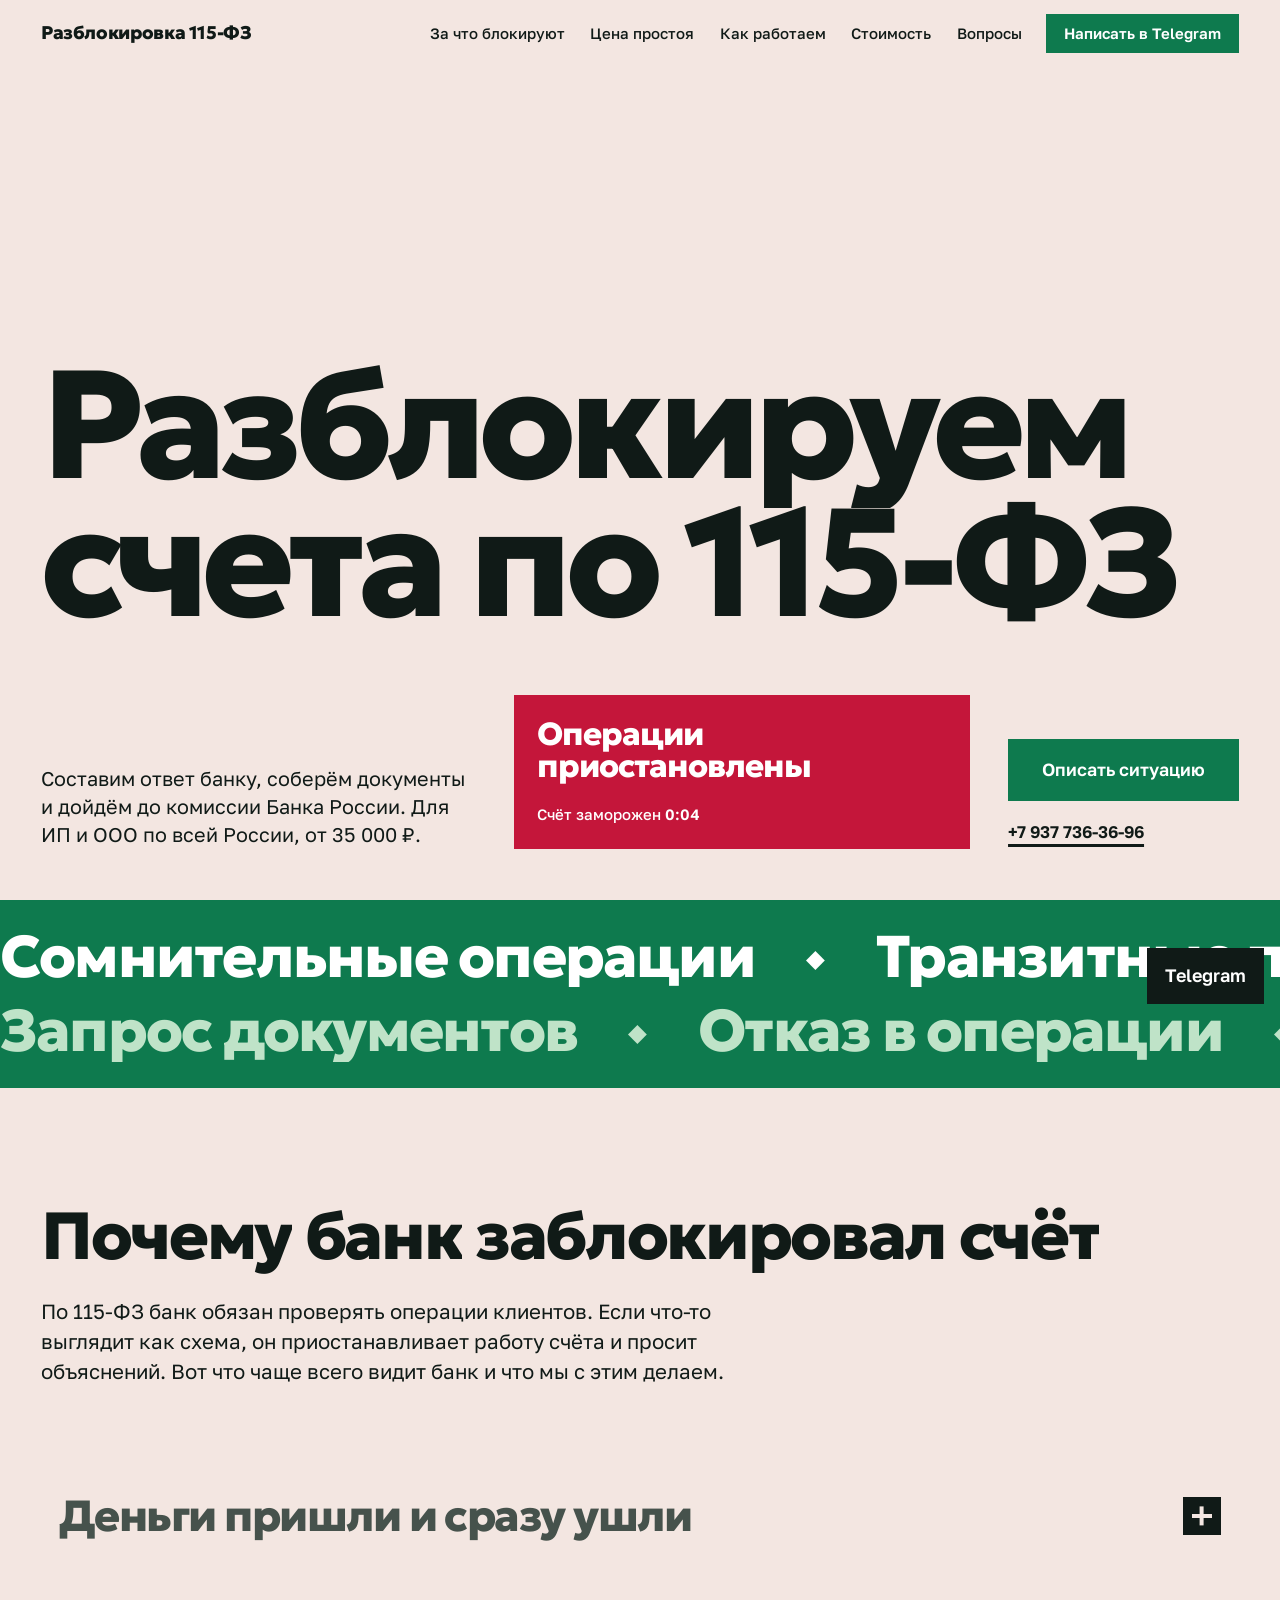
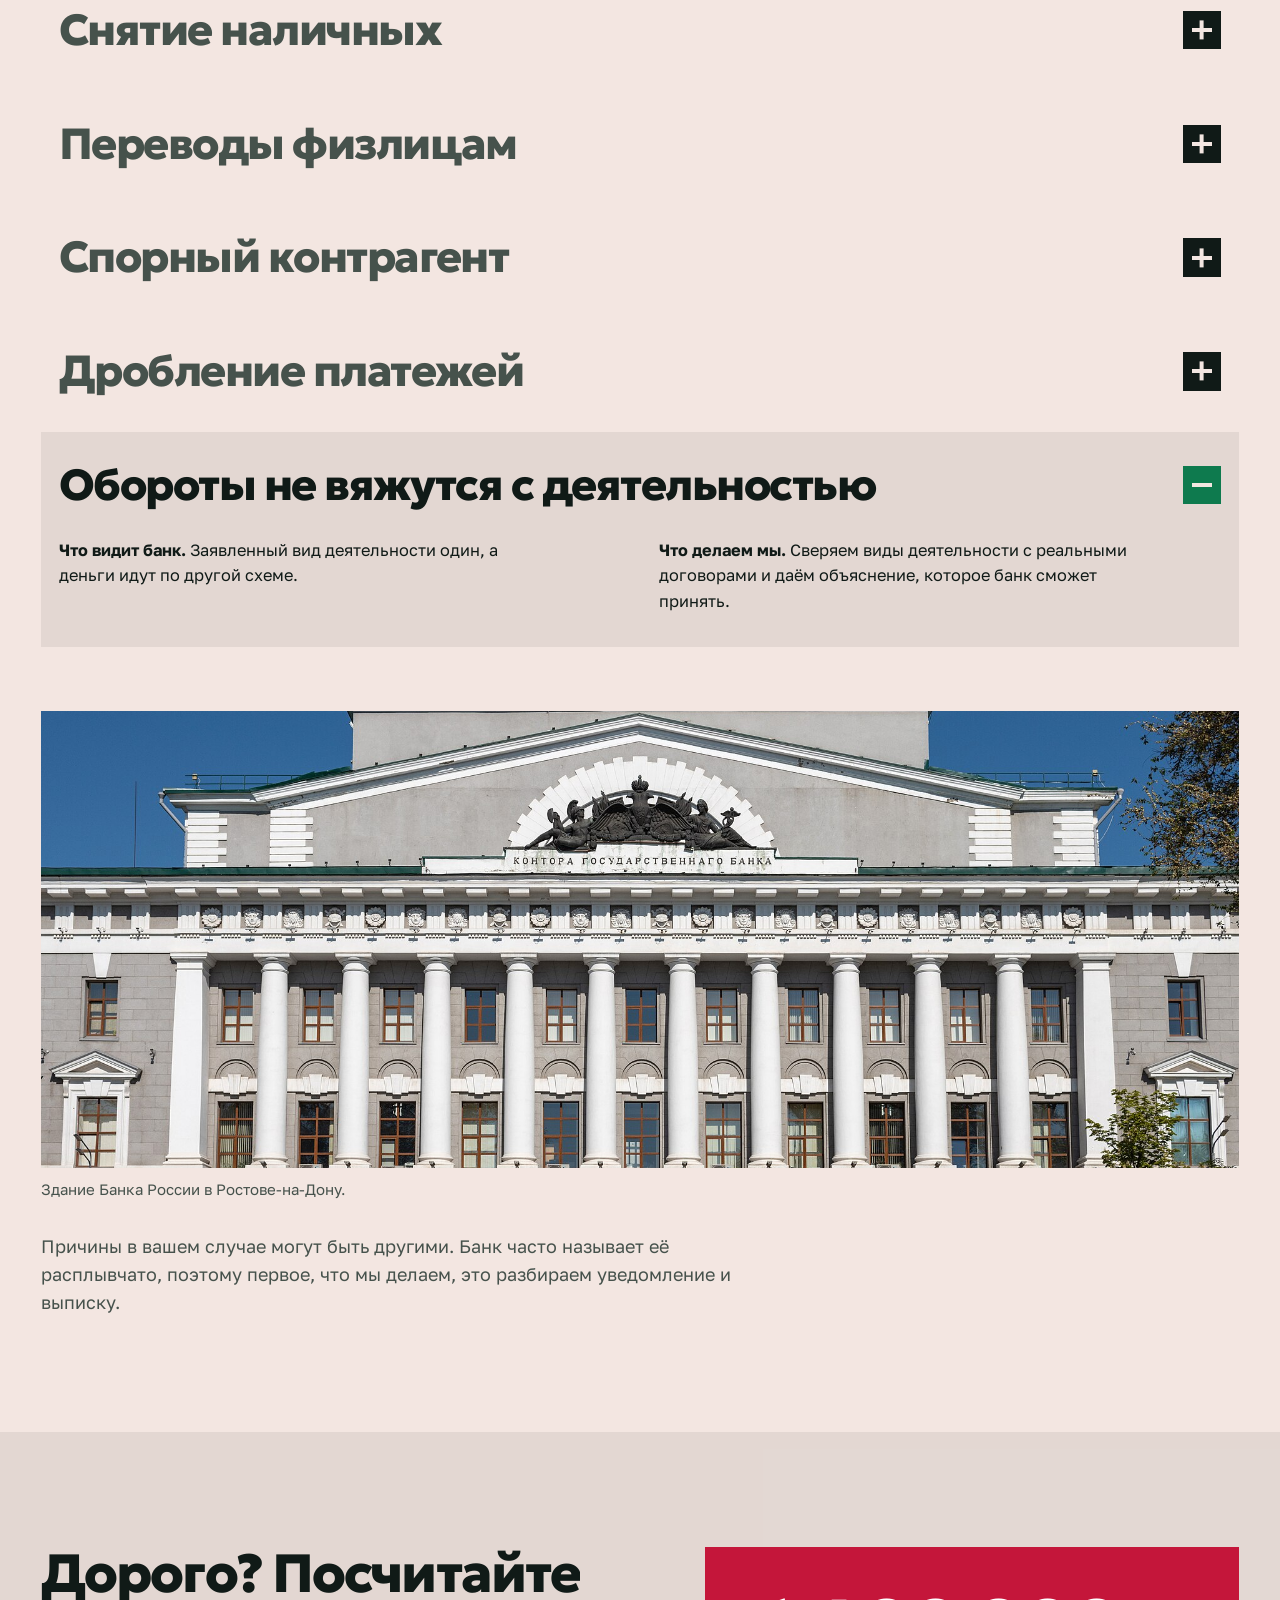
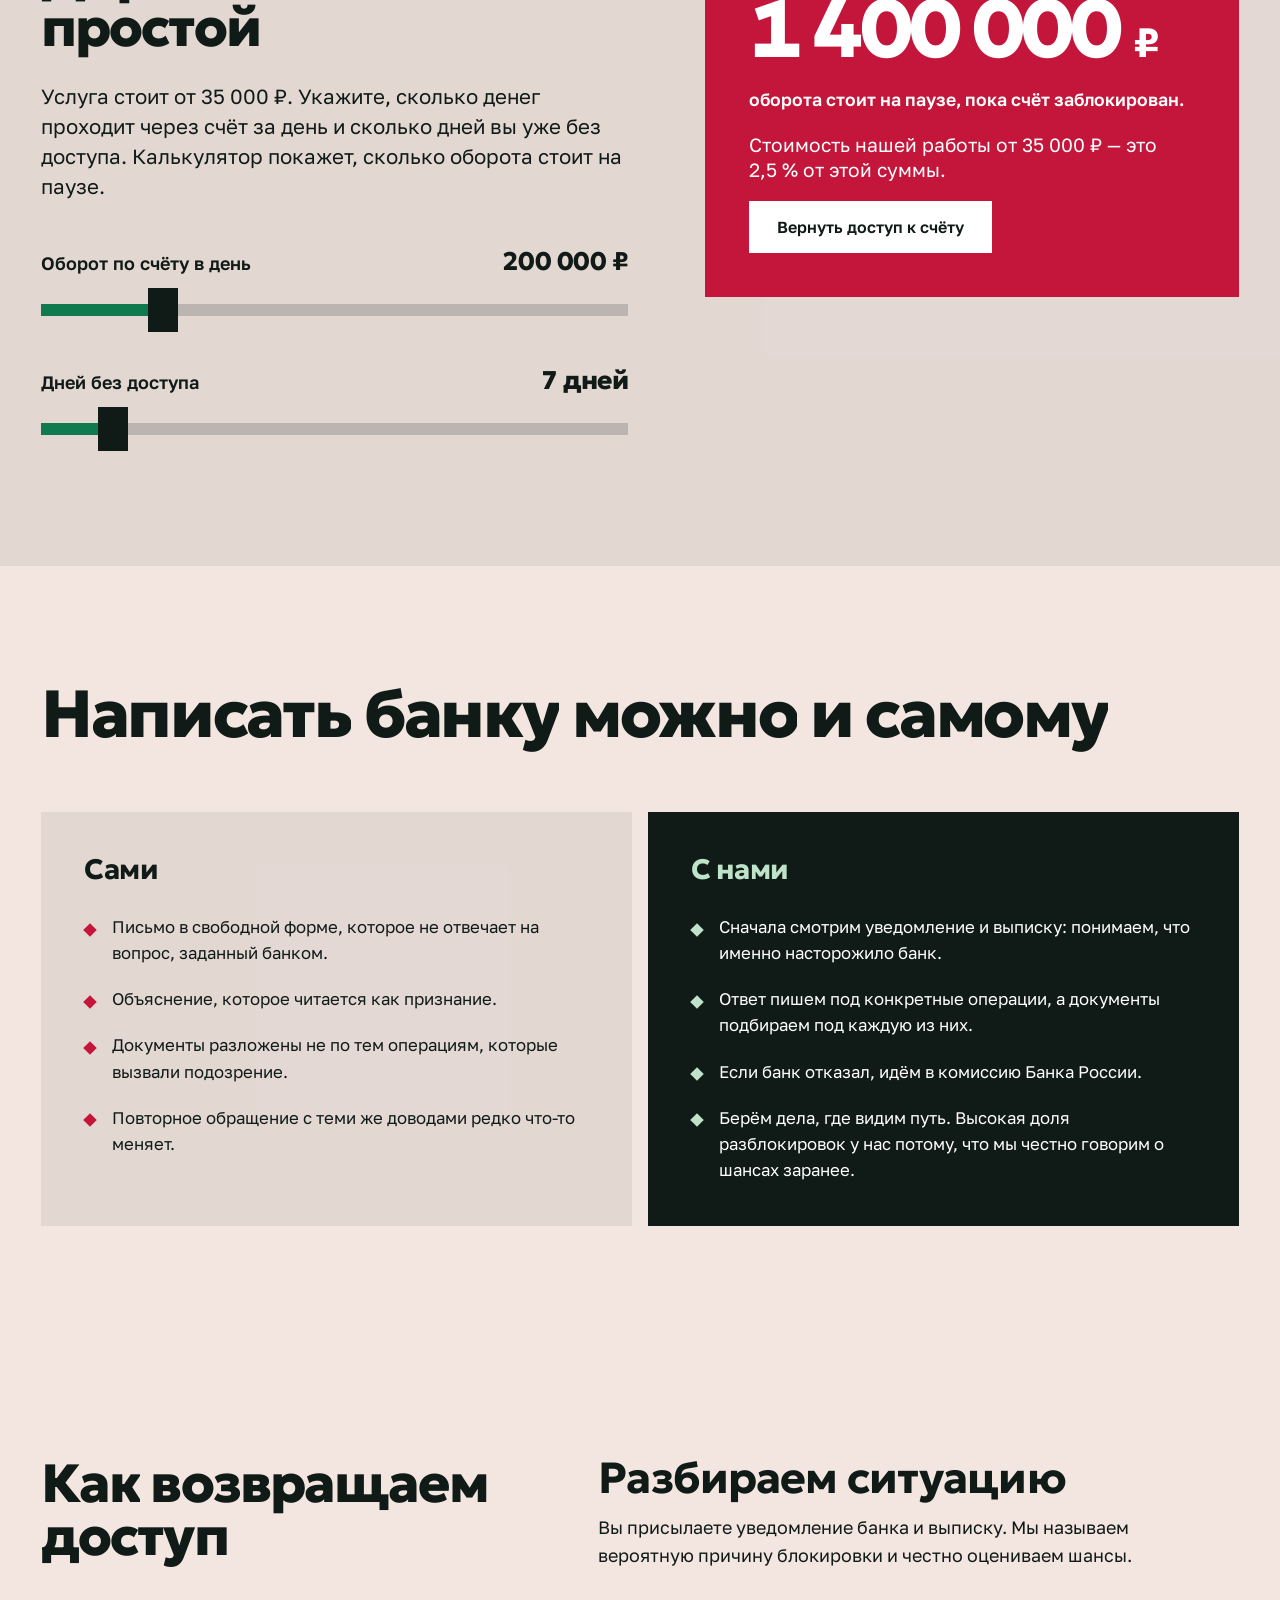
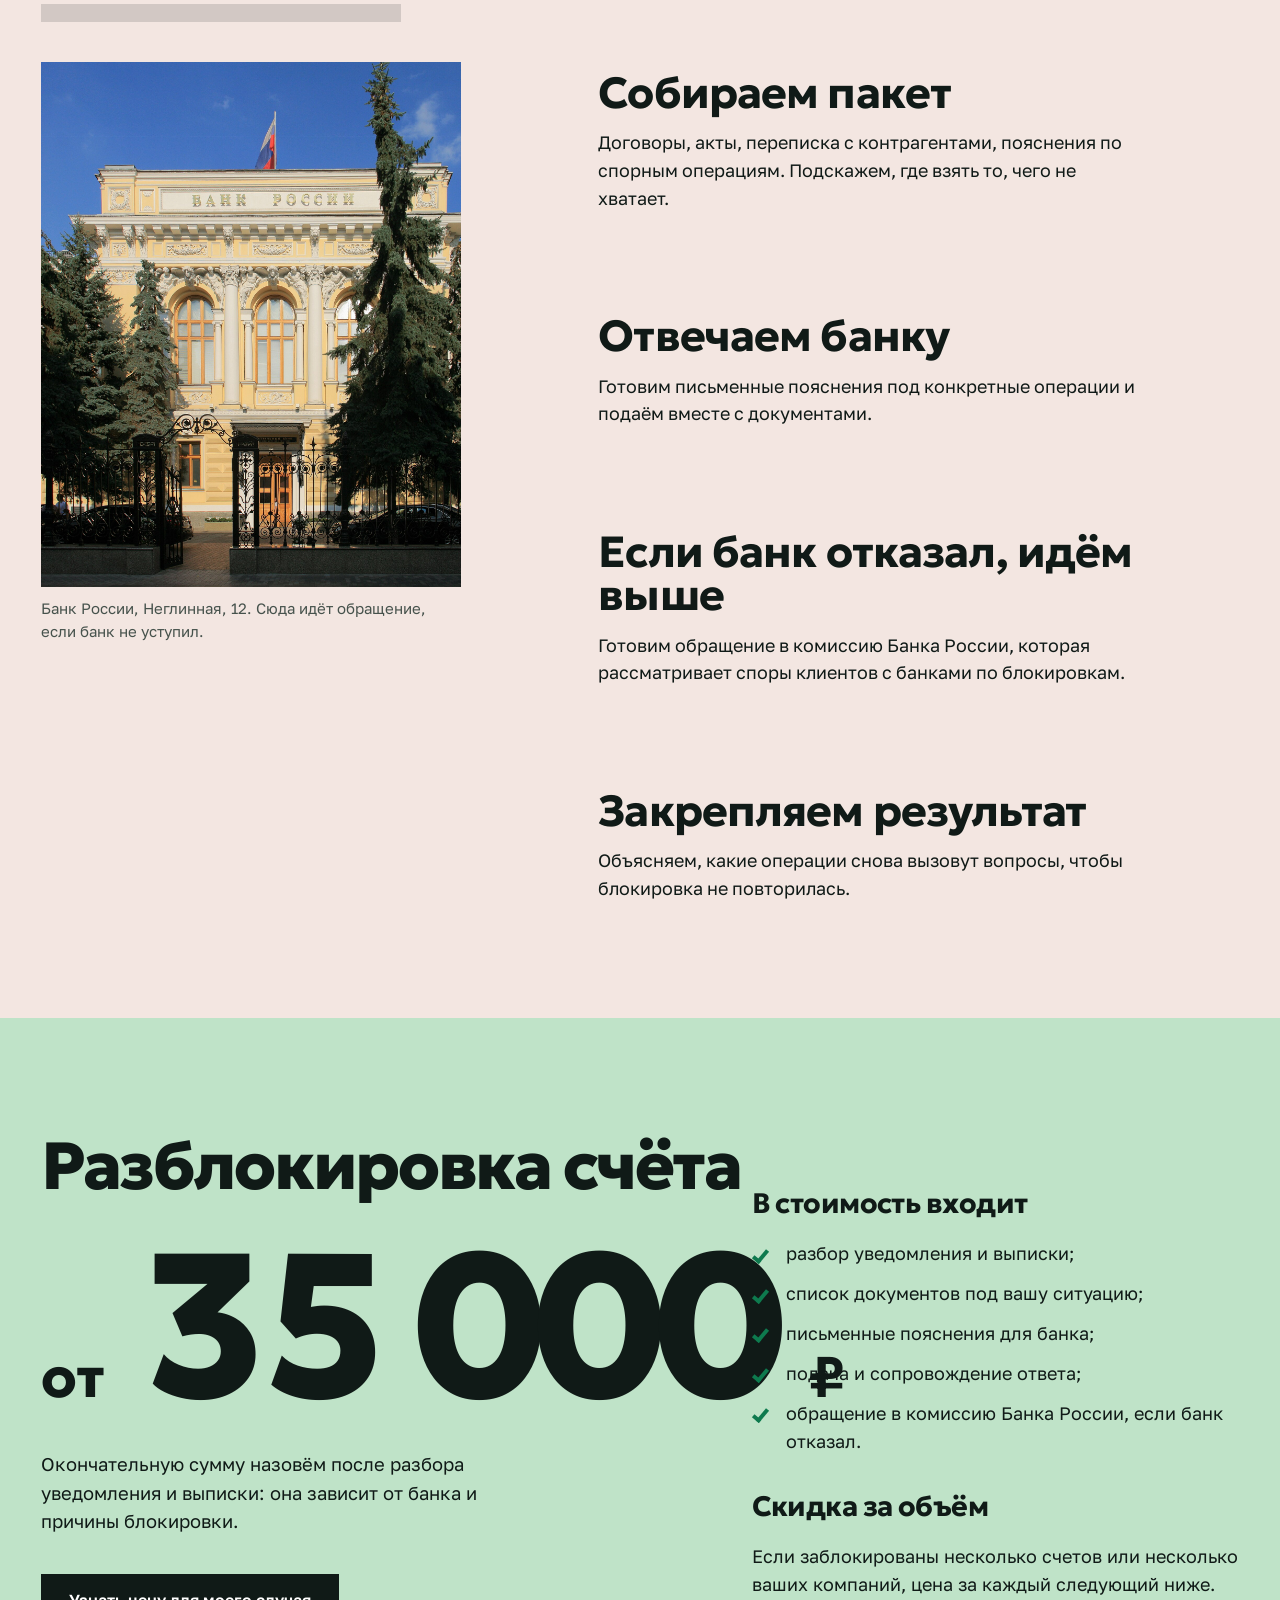
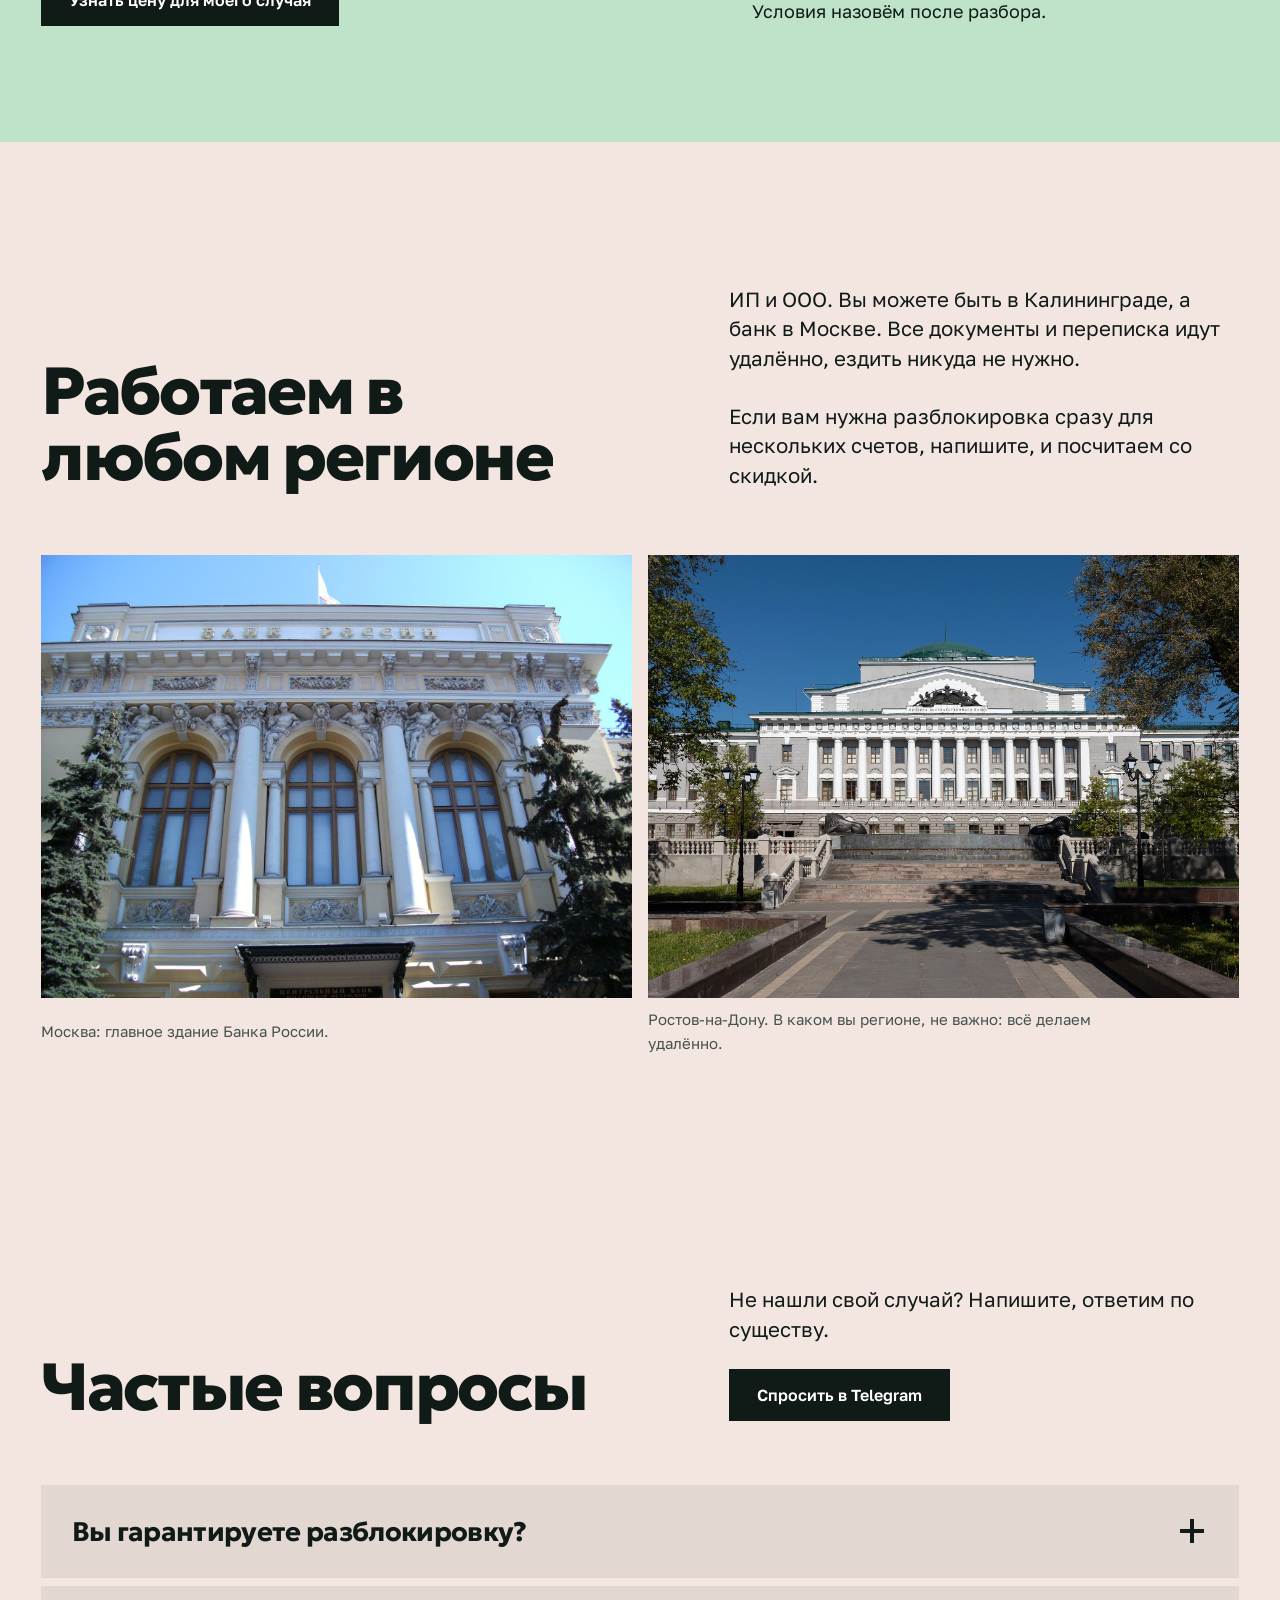
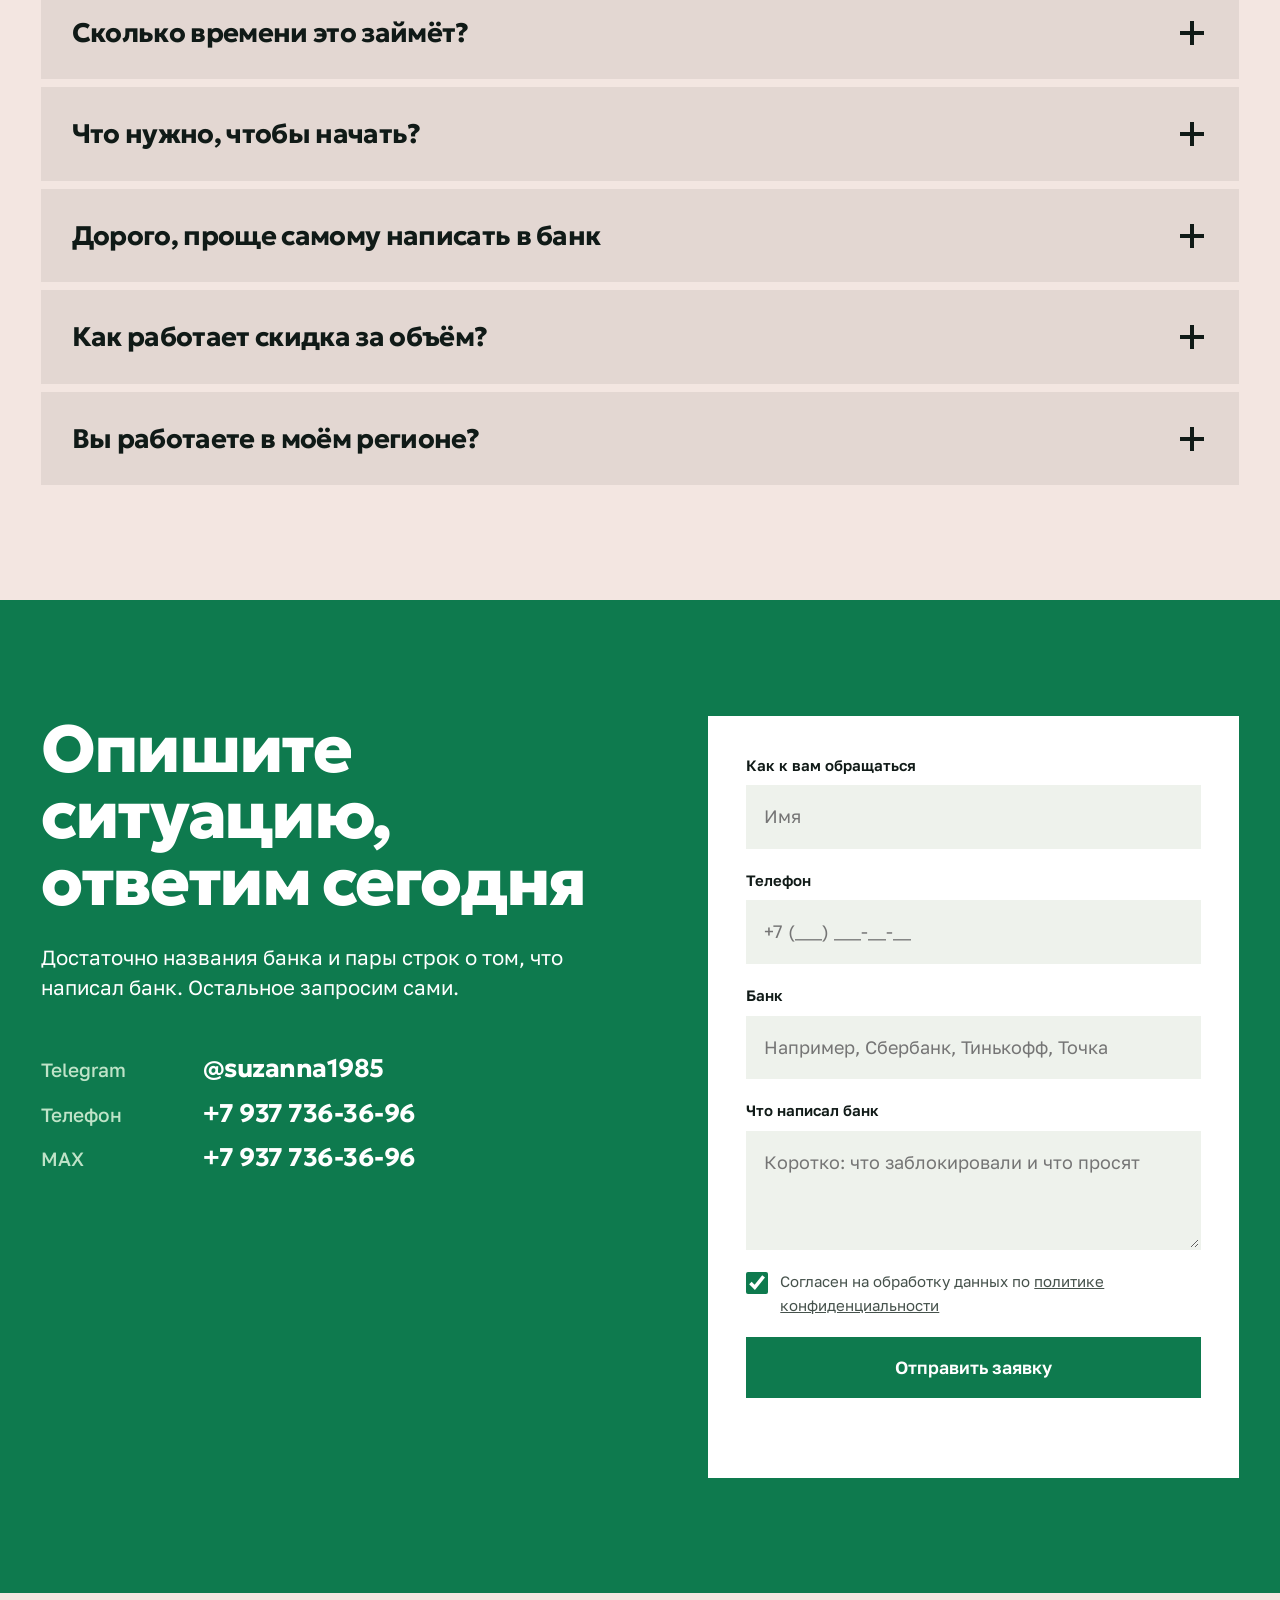
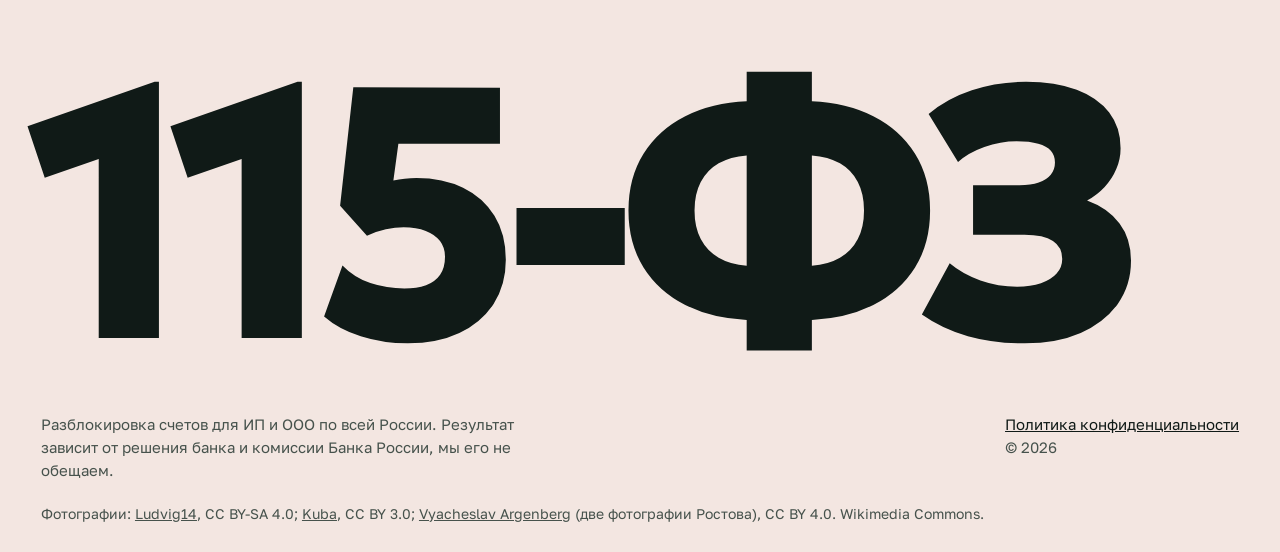
==== index.html @ 44e022aa "init: landing for razblokirovka 115-FZ" ====
<!DOCTYPE html>
<html lang="ru">
<head>
<meta charset="UTF-8">
<meta name="viewport" content="width=device-width, initial-scale=1">
<title>Разблокировка счетов по 115-ФЗ для ИП и ООО — от 35 000 ₽</title>
<meta name="description" content="Заблокировали расчётный счёт по 115-ФЗ? Подготовим ответ банку, соберём документы и дойдём до комиссии Банка России. Работаем по всей России, от 35 000 ₽, скидка за объём.">
<meta property="og:title" content="Разблокировка счетов по 115-ФЗ">
<meta property="og:description" content="Ответ банку, пакет документов, обращение в комиссию Банка России. По всей России, от 35 000 ₽.">
<meta property="og:type" content="website">
<meta name="theme-color" content="#F3E6E1">
<link rel="icon" href="favicon.svg" type="image/svg+xml">
<link rel="preconnect" href="https://fonts.googleapis.com">
<link rel="preconnect" href="https://fonts.gstatic.com" crossorigin>
<link href="https://fonts.googleapis.com/css2?family=Geologica:wght@500;700;800&family=Golos+Text:wght@400;500;600&display=swap" rel="stylesheet">
<link rel="stylesheet" href="styles.css">
<script>document.documentElement.className='js'</script>
</head>
<body>
<div class="progress" id="progress" aria-hidden="true"></div>

<header class="header" id="header">
  <div class="header__inner">
    <a class="wordmark" href="#top" aria-label="Разблокировка счетов по 115-ФЗ, наверх">Разблокировка 115-ФЗ</a>
    <nav class="nav" id="nav" aria-label="Разделы">
      <a href="#grounds">За что блокируют</a>
      <a href="#cost">Цена простоя</a>
      <a href="#process">Как работаем</a>
      <a href="#price">Стоимость</a>
      <a href="#faq">Вопросы</a>
    </nav>
    <a class="btn btn--sm header__cta" href="https://t.me/suzanna1985" target="_blank" rel="noopener">Написать в Telegram</a>
    <button class="burger" id="burger" aria-expanded="false" aria-controls="nav">Меню</button>
  </div>
</header>

<main id="top">

  <!-- ===== HERO ===== -->
  <section class="hero" id="hero">
    <div class="wrap hero__grid">
      <h1 class="hero__title" aria-label="Разблокируем счета по 115-ФЗ">
        <span class="ln"><span>Разблокируем</span></span>
        <span class="ln"><span>счета по 115-ФЗ</span></span>
      </h1>

      <div class="hero__row">
        <p class="hero__lead">Составим ответ банку, соберём документы и дойдём до комиссии Банка России. Для ИП и ООО по всей России, от 35 000 ₽.</p>

        <a class="status" id="status" href="#grounds" aria-label="Статус счёта. Прокрутите вниз, чтобы увидеть, как возвращается доступ">
          <span class="status__bg"></span>
          <span class="status__bg status__bg--open"></span>
          <span class="status__txt">
            <span class="status__label" id="statusLabel">Операции приостановлены</span>
            <span class="status__time" id="statusTime">Счёт заморожен <b id="frozenTime">0:00</b></span>
          </span>
        </a>

        <div class="hero__act">
          <a class="btn btn--lg" href="#contact" data-magnet>Описать ситуацию</a>
          <a class="hero__alt" href="tel:+79377363696">+7 937 736-36-96</a>
        </div>
      </div>
    </div>
  </section>

  <!-- ===== БЕГУЩАЯ СТРОКА ===== -->
  <section class="ticker" aria-label="Причины, по которым банки блокируют счета">
    <div class="ticker__row">
      <div class="ticker__track">
        <span>Сомнительные операции</span><span>Транзитные платежи</span><span>Снятие наличных</span><span>Платежи физлицам</span><span>Дробление переводов</span><span>Спорный контрагент</span>
        <span aria-hidden="true">Сомнительные операции</span><span aria-hidden="true">Транзитные платежи</span><span aria-hidden="true">Снятие наличных</span><span aria-hidden="true">Платежи физлицам</span><span aria-hidden="true">Дробление переводов</span><span aria-hidden="true">Спорный контрагент</span>
      </div>
    </div>
    <div class="ticker__row ticker__row--rev" aria-hidden="true">
      <div class="ticker__track">
        <span>Запрос документов</span><span>Отказ в операции</span><span>Закрытие счёта</span><span>Отказ в обслуживании</span><span>Ограничение онлайн-банка</span><span>Решение банка</span>
        <span>Запрос документов</span><span>Отказ в операции</span><span>Закрытие счёта</span><span>Отказ в обслуживании</span><span>Ограничение онлайн-банка</span><span>Решение банка</span>
      </div>
    </div>
  </section>

  <!-- ===== ЗА ЧТО БЛОКИРУЮТ ===== -->
  <section class="sec grounds" id="grounds">
    <div class="wrap">
      <h2 class="h2 split" data-split>Почему банк заблокировал счёт</h2>
      <p class="sec__lead">По 115-ФЗ банк обязан проверять операции клиентов. Если что-то выглядит как схема, он приостанавливает работу счёта и просит объяснений. Вот что чаще всего видит банк и что мы с этим делаем.</p>

      <ul class="ground-list" id="groundList">
        <li class="ground">
          <button class="ground__head" aria-expanded="false">
            <span class="ground__name">Деньги пришли и сразу ушли</span>
            <span class="ground__plus" aria-hidden="true"></span>
          </button>
          <div class="ground__body"><div>
            <p><b>Что видит банк.</b> Транзит: поступление и списание в один день без остатка, как будто счёт служит трубой.</p>
            <p><b>Что делаем мы.</b> Показываем экономический смысл: договоры, акты, цепочку поставки. Банку нужна логика, а не оправдание.</p>
          </div></div>
        </li>
        <li class="ground">
          <button class="ground__head" aria-expanded="false">
            <span class="ground__name">Снятие наличных</span>
            <span class="ground__plus" aria-hidden="true"></span>
          </button>
          <div class="ground__body"><div>
            <p><b>Что видит банк.</b> Регулярные или крупные снятия с расчётного счёта и карты ИП или ООО.</p>
            <p><b>Что делаем мы.</b> Объясняем, на что ушла наличность, и подкрепляем это первичкой: расходными ордерами, чеками, ведомостями.</p>
          </div></div>
        </li>
        <li class="ground">
          <button class="ground__head" aria-expanded="false">
            <span class="ground__name">Переводы физлицам</span>
            <span class="ground__plus" aria-hidden="true"></span>
          </button>
          <div class="ground__body"><div>
            <p><b>Что видит банк.</b> Много выплат на карты людей без понятного основания: самозанятым, сотрудникам, подрядчикам.</p>
            <p><b>Что делаем мы.</b> Собираем договоры, чеки самозанятых и акты, чтобы каждая выплата имела основание.</p>
          </div></div>
        </li>
        <li class="ground">
          <button class="ground__head" aria-expanded="false">
            <span class="ground__name">Спорный контрагент</span>
            <span class="ground__plus" aria-hidden="true"></span>
          </button>
          <div class="ground__body"><div>
            <p><b>Что видит банк.</b> Ваш партнёр попал в зону риска: недавно создан, без сотрудников, с минимальной отчётностью.</p>
            <p><b>Что делаем мы.</b> Подтверждаем реальность сделки и вашу осмотрительность при выборе контрагента.</p>
          </div></div>
        </li>
        <li class="ground">
          <button class="ground__head" aria-expanded="false">
            <span class="ground__name">Дробление платежей</span>
            <span class="ground__plus" aria-hidden="true"></span>
          </button>
          <div class="ground__body"><div>
            <p><b>Что видит банк.</b> Много одинаковых мелких переводов вместо одного крупного.</p>
            <p><b>Что делаем мы.</b> Объясняем причину: график оплаты, договорные этапы, специфика вашей отрасли.</p>
          </div></div>
        </li>
        <li class="ground">
          <button class="ground__head" aria-expanded="false">
            <span class="ground__name">Обороты не вяжутся с деятельностью</span>
            <span class="ground__plus" aria-hidden="true"></span>
          </button>
          <div class="ground__body"><div>
            <p><b>Что видит банк.</b> Заявленный вид деятельности один, а деньги идут по другой схеме.</p>
            <p><b>Что делаем мы.</b> Сверяем виды деятельности с реальными договорами и даём объяснение, которое банк сможет принять.</p>
          </div></div>
        </li>
      </ul>
      <figure class="pic pic--band"><img src="assets/rostov-on-don-state-bank-central-bank.jpg" width="1920" height="1324" alt="Здание Банка России в Ростове-на-Дону" loading="lazy" decoding="async"><figcaption>Здание Банка России в Ростове-на-Дону.</figcaption></figure>
      <p class="note">Причины в вашем случае могут быть другими. Банк часто называет её расплывчато, поэтому первое, что мы делаем, это разбираем уведомление и выписку.</p>
    </div>
  </section>

  <!-- ===== КАЛЬКУЛЯТОР ПРОСТОЯ ===== -->
  <section class="sec cost" id="cost">
    <div class="wrap cost__grid">
      <div class="cost__text">
        <h2 class="h2 split" data-split>Дорого? Посчитайте простой</h2>
        <p class="sec__lead">Услуга стоит от 35 000 ₽. Укажите, сколько денег проходит через счёт за день и сколько дней вы уже без доступа. Калькулятор покажет, сколько оборота стоит на паузе.</p>

        <div class="calc" id="calc">
          <label class="calc__field">
            <span class="calc__q">Оборот по счёту в день</span>
            <output class="calc__val" id="turnVal">200 000 ₽</output>
            <span class="rng"><i></i><input type="range" id="turn" min="10000" max="1000000" step="10000" value="200000"></span>
          </label>
          <label class="calc__field">
            <span class="calc__q">Дней без доступа</span>
            <output class="calc__val" id="daysVal">7 дней</output>
            <span class="rng"><i></i><input type="range" id="days" min="1" max="60" step="1" value="7"></span>
          </label>
        </div>
      </div>

      <div class="cost__out" aria-live="polite">
        <p class="cost__num"><span id="lost">1 400 000</span> <small>₽</small></p>
        <p class="cost__label">оборота стоит на паузе, пока счёт заблокирован.</p>
        <p class="cost__cmp" id="cmp">Стоимость нашей работы от 35 000 ₽ — это 2,5 % от этой суммы.</p>
        <a class="btn" href="#contact">Вернуть доступ к счёту</a>
      </div>
    </div>
  </section>

  <!-- ===== САМ ИЛИ С ЮРИСТОМ ===== -->
  <section class="sec versus" id="versus">
    <div class="wrap">
      <h2 class="h2 split" data-split>Написать банку можно и самому</h2>
      <div class="versus__cols">
        <div class="versus__col versus__col--self">
          <h3 class="h3">Сами</h3>
          <ul>
            <li>Письмо в свободной форме, которое не отвечает на вопрос, заданный банком.</li>
            <li>Объяснение, которое читается как признание.</li>
            <li>Документы разложены не по тем операциям, которые вызвали подозрение.</li>
            <li>Повторное обращение с теми же доводами редко что-то меняет.</li>
          </ul>
        </div>
        <div class="versus__col versus__col--us">
          <h3 class="h3">С нами</h3>
          <ul>
            <li>Сначала смотрим уведомление и выписку: понимаем, что именно насторожило банк.</li>
            <li>Ответ пишем под конкретные операции, а документы подбираем под каждую из них.</li>
            <li>Если банк отказал, идём в комиссию Банка России.</li>
            <li>Берём дела, где видим путь. Высокая доля разблокировок у нас потому, что мы честно говорим о шансах заранее.</li>
          </ul>
        </div>
      </div>
    </div>
  </section>

  <!-- ===== КАК РАБОТАЕМ ===== -->
  <section class="sec process" id="process">
    <div class="wrap process__grid">
      <div class="process__side">
        <h2 class="h2 split" data-split>Как возвращаем доступ</h2>
        <div class="process__bar" aria-hidden="true"><span id="processBar"></span></div>
        <figure class="pic pic--tall"><img src="assets/moscow-russiacentralbank-m00.jpg" width="1920" height="2008" alt="Здание Банка России на Неглинной улице в Москве" loading="lazy" decoding="async"><figcaption>Банк России, Неглинная, 12. Сюда идёт обращение, если банк не уступил.</figcaption></figure>
      </div>
      <ol class="steps" id="steps">
        <li class="step">
          <h3 class="h3">Разбираем ситуацию</h3>
          <p>Вы присылаете уведомление банка и выписку. Мы называем вероятную причину блокировки и честно оцениваем шансы.</p>
        </li>
        <li class="step">
          <h3 class="h3">Собираем пакет</h3>
          <p>Договоры, акты, переписка с контрагентами, пояснения по спорным операциям. Подскажем, где взять то, чего не хватает.</p>
        </li>
        <li class="step">
          <h3 class="h3">Отвечаем банку</h3>
          <p>Готовим письменные пояснения под конкретные операции и подаём вместе с документами.</p>
        </li>
        <li class="step">
          <h3 class="h3">Если банк отказал, идём выше</h3>
          <p>Готовим обращение в комиссию Банка России, которая рассматривает споры клиентов с банками по блокировкам.</p>
        </li>
        <li class="step">
          <h3 class="h3">Закрепляем результат</h3>
          <p>Объясняем, какие операции снова вызовут вопросы, чтобы блокировка не повторилась.</p>
        </li>
      </ol>
    </div>
  </section>

  <!-- ===== СТОИМОСТЬ ===== -->
  <section class="sec price" id="price">
    <div class="wrap price__grid">
      <div class="price__main">
        <h2 class="h2 split" data-split>Разблокировка счёта</h2>
        <p class="price__num"><small>от</small> <span id="priceNum" data-to="35000">35 000</span> <small>₽</small></p>
        <p class="price__sub">Окончательную сумму назовём после разбора уведомления и выписки: она зависит от банка и причины блокировки.</p>
        <a class="btn btn--ink" href="#contact" data-magnet>Узнать цену для моего случая</a>
      </div>
      <div class="price__side">
        <h3 class="h3">В стоимость входит</h3>
        <ul class="tick">
          <li>разбор уведомления и выписки;</li>
          <li>список документов под вашу ситуацию;</li>
          <li>письменные пояснения для банка;</li>
          <li>подача и сопровождение ответа;</li>
          <li>обращение в комиссию Банка России, если банк отказал.</li>
        </ul>
        <h3 class="h3 price__disc">Скидка за объём</h3>
        <p>Если заблокированы несколько счетов или несколько ваших компаний, цена за каждый следующий ниже. Условия назовём после разбора.</p>
      </div>
    </div>
  </section>

  <!-- ===== ДЛЯ КОГО ===== -->
  <section class="sec who" id="who">
    <div class="wrap who__grid">
      <h2 class="h2 split" data-split>Работаем в любом регионе</h2>
      <div class="who__txt">
        <p class="sec__lead">ИП и ООО. Вы можете быть в Калининграде, а банк в Москве. Все документы и переписка идут удалённо, ездить никуда не нужно.</p>
        <p class="sec__lead">Если вам нужна разблокировка сразу для нескольких счетов, напишите, и посчитаем со скидкой.</p>
      </div>
    </div>
    <div class="wrap who__pics">
      <figure class="pic"><img src="assets/2009.jpg" width="1600" height="1200" alt="Фасад здания Банка России в Москве" loading="lazy" decoding="async"><figcaption>Москва: главное здание Банка России.</figcaption></figure>
      <figure class="pic"><img src="assets/rostov-on-don-state-bank-building-central.jpg" width="1920" height="1440" alt="Здание Банка России в Ростове-на-Дону" loading="lazy" decoding="async"><figcaption>Ростов-на-Дону. В каком вы регионе, не важно: всё делаем удалённо.</figcaption></figure>
    </div>
  </section>

  <!-- ===== FAQ ===== -->
  <section class="sec faq" id="faq">
    <div class="wrap">
      <div class="faq__head">
        <h2 class="h2 split" data-split>Частые вопросы</h2>
        <div class="faq__ask"><p class="sec__lead">Не нашли свой случай? Напишите, ответим по существу.</p><a class="btn btn--ink" href="https://t.me/suzanna1985" target="_blank" rel="noopener">Спросить в Telegram</a></div>
      </div>
      <div class="faq__list" id="faqList">
        <details class="qa">
          <summary><span>Вы гарантируете разблокировку?</span><i aria-hidden="true"></i></summary>
          <div class="qa__a"><div><p>Нет, и никто не вправе это обещать: решение принимает банк, а в споре комиссия Банка России. Мы заранее смотрим документы и говорим, какие шансы. Если их нет, скажем сразу, чтобы вы не тратили деньги.</p></div></div>
        </details>
        <details class="qa">
          <summary><span>Сколько времени это займёт?</span><i aria-hidden="true"></i></summary>
          <div class="qa__a"><div><p>Срок зависит от банка и причины блокировки. После разбора вашего случая назовём реалистичный срок, а не красивый.</p></div></div>
        </details>
        <details class="qa">
          <summary><span>Что нужно, чтобы начать?</span><i aria-hidden="true"></i></summary>
          <div class="qa__a"><div><p>Уведомление или письмо банка, выписка по счёту за период, о котором спрашивает банк, и основные договоры. Если чего-то нет, подскажем, где это взять.</p></div></div>
        </details>
        <details class="qa">
          <summary><span>Дорого, проще самому написать в банк</span><i aria-hidden="true"></i></summary>
          <div class="qa__a"><div><p>Можно. Но пока вы пишете и ждёте ответ, оборот стоит. Посчитайте это в калькуляторе выше: часто несколько дней простоя дороже всей услуги. А повторное обращение с теми же доводами обычно не помогает.</p></div></div>
        </details>
        <details class="qa">
          <summary><span>Как работает скидка за объём?</span><i aria-hidden="true"></i></summary>
          <div class="qa__a"><div><p>Если заблокированы несколько счетов или несколько компаний, стоимость каждой следующей разблокировки ниже. Точные условия называем после разбора ваших дел.</p></div></div>
        </details>
        <details class="qa">
          <summary><span>Вы работаете в моём регионе?</span><i aria-hidden="true"></i></summary>
          <div class="qa__a"><div><p>Да, по всей России. Всё делаем дистанционно: документы, переписка и согласования идут через мессенджер и почту.</p></div></div>
        </details>
      </div>
    </div>
  </section>

  <!-- ===== КОНТАКТ ===== -->
  <section class="sec contact" id="contact">
    <div class="wrap contact__grid">
      <div class="contact__txt">
        <h2 class="h2 split" data-split>Опишите ситуацию, ответим сегодня</h2>
        <p class="sec__lead">Достаточно названия банка и пары строк о том, что написал банк. Остальное запросим сами.</p>
        <ul class="contacts">
          <li><span>Telegram</span><a href="https://t.me/suzanna1985" target="_blank" rel="noopener">@suzanna1985</a></li>
          <li><span>Телефон</span><a href="tel:+79377363696">+7 937 736-36-96</a></li>
          <li><span>MAX</span><b>+7 937 736-36-96</b></li>
        </ul>
      </div>

      <form class="form" id="leadForm" novalidate>
        <input type="text" name="_gotcha" style="display:none" tabindex="-1" autocomplete="off">
        <label class="fld"><span>Как к вам обращаться</span><input type="text" name="name" autocomplete="name" required placeholder="Имя"></label>
        <label class="fld"><span>Телефон</span><input type="tel" name="phone" autocomplete="tel" inputmode="tel" required placeholder="+7 (___) ___-__-__"></label>
        <label class="fld"><span>Банк</span><input type="text" name="bank" placeholder="Например, Сбербанк, Тинькофф, Точка"></label>
        <label class="fld"><span>Что написал банк</span><textarea name="comment" rows="3" placeholder="Коротко: что заблокировали и что просят"></textarea></label>
        <label class="agree"><input type="checkbox" id="agree" required checked><span>Согласен на обработку данных по <a href="privacy.html" target="_blank" rel="noopener">политике конфиденциальности</a></span></label>
        <button class="btn btn--lg" type="submit">Отправить заявку</button>
        <p class="form__msg" id="formMsg" role="status"></p>
      </form>
    </div>
  </section>
</main>

<footer class="footer">
  <div class="wrap">
    <p class="footer__big" aria-hidden="true">115-ФЗ</p>
    <div class="footer__row">
      <p>Разблокировка счетов для ИП и ООО по всей России. Результат зависит от решения банка и комиссии Банка России, мы его не обещаем.</p>
      <p><a href="privacy.html">Политика конфиденциальности</a><br>© <span id="year">2026</span></p>
    </div>
    <p class="credits">Фотографии: <a href="https://commons.wikimedia.org/wiki/File:Moscow_RussiaCentralBank_M00.jpg">Ludvig14</a>, CC BY-SA 4.0; <a href="https://commons.wikimedia.org/wiki/File:%D0%91%D0%B0%D0%BD%D0%BA_%D0%A0%D0%BE%D1%81%D1%81%D0%B8%D0%B8_2009.JPG">Kuba</a>, CC BY 3.0; <a href="https://commons.wikimedia.org/wiki/File:Rostov-on-Don,_State_Bank_Building,_Central_Bank,_Russia.jpg">Vyacheslav Argenberg</a> (две фотографии Ростова), CC BY 4.0. Wikimedia Commons.</p>
  </div>
</footer>

<a class="fab" href="https://t.me/suzanna1985" target="_blank" rel="noopener" aria-label="Написать в Telegram">Telegram</a>

<script src="script.js"></script>
</body>
</html>
---- styles.css ----
:root{
  --ink:#101A17;
  --muted:#46524C;
  --field:#F3E6E1;           /* меняется скроллом: красноватый → зелёный */
  --surf:rgba(16,26,23,.07);
  --red:#C4163A;
  --green:#0E7A4E;
  --mint:#BFE3C8;
  --f-display:'Geologica',system-ui,sans-serif;
  --f-text:'Golos Text',system-ui,sans-serif;
  --m:clamp(16px,3.2vw,48px);
  --gap:clamp(72px,9vw,140px);
  --ease:cubic-bezier(.2,.7,.1,1);
}
*,*::before,*::after{box-sizing:border-box}
html{scroll-behavior:auto;-webkit-text-size-adjust:100%}
body{margin:0;background:var(--field);color:var(--ink);font:400 18px/1.55 var(--f-text);overflow-x:hidden;-webkit-font-smoothing:antialiased}
img,svg{display:block;max-width:100%}
a{color:inherit}
button{font:inherit;color:inherit}
h1,h2,h3,p,ul,ol{margin:0}
ul,ol{padding:0;list-style:none}
:focus-visible{outline:3px solid var(--green);outline-offset:3px}
::selection{background:var(--green);color:#fff}
.wrap{padding-inline:var(--m);max-width:1680px;margin-inline:auto}

/* ---------- прогресс ---------- */
.progress{position:fixed;inset:0 0 auto 0;height:5px;background:var(--green);transform-origin:0 50%;transform:scaleX(0);z-index:60}

/* ---------- шапка ---------- */
.header{position:fixed;inset:0 0 auto 0;z-index:50;transition:transform .5s var(--ease),background-color .3s}
.header.scrolled{background:var(--field)}
.header.hide{transform:translateY(-100%)}
.header__inner{display:flex;align-items:center;gap:24px;min-width:0;padding:14px var(--m);max-width:1680px;margin-inline:auto}
.wordmark{flex-shrink:0;font:800 1.15rem/1 var(--f-display);letter-spacing:-.02em;text-decoration:none}
.nav{display:flex;gap:clamp(14px,2vw,32px);margin-left:auto}
.nav a{white-space:nowrap;text-decoration:none;font-weight:500;font-size:15px;padding:6px 0;text-underline-offset:6px;text-decoration-thickness:3px}
.nav a:hover{text-decoration-line:underline}
.burger{display:none;border:0;background:var(--ink);color:#fff;padding:10px 16px;font-weight:600;cursor:pointer}

/* ---------- кнопки ---------- */
.btn{position:relative;display:inline-flex;align-items:center;justify-content:center;gap:10px;background:var(--green);color:#fff;text-decoration:none;font:600 1rem/1 var(--f-text);padding:18px 28px;border:0;cursor:pointer;overflow:hidden;isolation:isolate;transition:transform .25s var(--ease)}
.btn::before{content:"";position:absolute;inset:0;background:var(--ink);transform:translateY(101%);transition:transform .45s var(--ease);z-index:-1}
.btn:hover::before,.btn:focus-visible::before{transform:none}
.btn:active{transform:scale(.97)}
.btn--sm{padding:12px 18px;font-size:15px}
.btn--lg{padding:22px 34px;font-size:1.1rem}
.btn--ink{background:var(--ink)}
.btn--ink::before{background:var(--green)}
.btn[disabled]{opacity:.6;pointer-events:none}

/* ---------- типографика ---------- */
.h2{font:800 clamp(2.1rem,5.2vw,5.4rem)/1 var(--f-display);letter-spacing:-.035em;max-width:24ch}
.h3{font:700 clamp(1.3rem,2.2vw,2rem)/1.1 var(--f-display);letter-spacing:-.02em}
.sec{padding-block:var(--gap)}
.sec__lead{font-size:clamp(1.15rem,1.6vw,1.5rem);line-height:1.45;max-width:36em;margin-top:28px}

/* разбивка заголовков по строкам */
.js .split .w{display:inline-block;overflow:hidden;vertical-align:top;padding-bottom:.08em;margin-bottom:-.08em}
.js .split .w>span{display:inline-block;transform:translateY(105%);transition:transform .9s var(--ease);transition-delay:calc(var(--i)*55ms)}
.js .split.in .w>span{transform:none}

/* ---------- HERO ---------- */
.hero{min-height:100svh;display:flex;align-items:flex-end;padding:120px 0 clamp(28px,4vw,56px)}
.hero__grid{width:100%;display:grid;gap:clamp(28px,5vw,72px)}
.hero__title{font:800 clamp(2.4rem,12vw,13rem)/.9 var(--f-display);letter-spacing:-.045em}
.hero__title .ln{display:block;overflow:hidden;padding-bottom:.1em;margin-bottom:-.1em}
.hero__title .ln>span{display:block}
.js .hero__title .ln>span{transform:translateY(110%);transition:transform 1.1s var(--ease);transition-delay:calc(var(--i)*140ms + 150ms)}
.js .hero.is-loaded .hero__title .ln>span{transform:none}
.hero__row{display:grid;grid-template-columns:minmax(0,1fr) minmax(0,1.05fr) auto;gap:clamp(20px,3vw,48px);align-items:end}
.hero__lead{font-size:clamp(1.1rem,1.55vw,1.5rem);line-height:1.4;max-width:24em}
.hero__act{display:flex;flex-direction:column;align-items:flex-start;gap:14px}
.hero__alt{font-weight:600;text-decoration:none;font-size:1.05rem;padding-block:4px;text-decoration:underline;text-decoration-thickness:3px;text-underline-offset:6px}
.hero__alt:hover{text-decoration-line:none}
.js .hero__lead,.js .status,.js .hero__act{opacity:0;transform:translateY(24px);transition:opacity .8s var(--ease),transform .8s var(--ease)}
.js .hero.is-loaded .hero__lead{opacity:1;transform:none;transition-delay:.7s}
.js .hero.is-loaded .status{opacity:1;transform:none;transition-delay:.85s}
.js .hero.is-loaded .hero__act{opacity:1;transform:none;transition-delay:1s}

/* статус счёта: красный слой, поверх — зелёный, открывается скроллом */
.status{--u:0;position:relative;display:block;min-height:clamp(120px,12vw,168px);color:#fff;text-decoration:none;background:var(--red)}
.status__bg{position:absolute;inset:0;background:var(--red)}
.status__bg--open{background:var(--green);clip-path:inset(0 calc((1 - var(--u)) * 100%) 0 0)}
.status__txt{position:absolute;inset:0;display:flex;flex-direction:column;justify-content:space-between;padding:clamp(16px,1.8vw,26px)}
.status__label{font:800 clamp(1.4rem,2.5vw,2.5rem)/1 var(--f-display);letter-spacing:-.03em;max-width:12em}
.status__time{font-size:15px;font-weight:500}
.status__time b{font-variant-numeric:tabular-nums;font-weight:600}

/* ---------- бегущая строка ---------- */
.ticker{background:var(--green);color:#fff;overflow:hidden;padding-block:clamp(14px,2vw,28px);display:grid;gap:clamp(6px,1vw,14px)}
.ticker__row{overflow:hidden;white-space:nowrap}
.ticker__track{display:inline-flex;gap:clamp(28px,4vw,64px);padding-right:clamp(28px,4vw,64px);animation:marq 48s linear infinite;will-change:transform}
.ticker__row--rev .ticker__track{animation-direction:reverse;animation-duration:60s}
.ticker__row--rev{color:var(--mint)}
.ticker span{font:800 clamp(1.8rem,4.6vw,4.8rem)/1.05 var(--f-display);letter-spacing:-.03em}
.ticker span::after{content:"";display:inline-block;width:.32em;height:.32em;margin-left:clamp(28px,4vw,64px);background:currentColor;transform:rotate(45deg) scale(.7);vertical-align:.12em}
@keyframes marq{to{transform:translateX(-50%)}}

/* ---------- причины ---------- */
.ground-list{margin-top:clamp(48px,6vw,96px);display:grid;gap:8px}
.ground{background:transparent;transition:background-color .5s var(--ease)}
.ground__head{all:unset;box-sizing:border-box;display:flex;width:100%;align-items:center;justify-content:space-between;gap:24px;padding:clamp(18px,2.4vw,34px) clamp(0px,1.4vw,24px);cursor:pointer;color:var(--muted);transition:color .4s,padding .5s var(--ease)}
.ground__name{font:800 clamp(1.5rem,3.4vw,3.4rem)/1.02 var(--f-display);letter-spacing:-.035em}
.ground__plus{position:relative;flex:0 0 auto;width:clamp(28px,3vw,44px);height:clamp(28px,3vw,44px);background:var(--ink);transition:transform .5s var(--ease),background-color .3s}
.ground__plus::before,.ground__plus::after{content:"";position:absolute;left:25%;right:25%;top:calc(50% - 2px);height:4px;background:var(--field)}
.ground__plus::after{transform:rotate(90deg);transition:transform .5s var(--ease)}
.ground__body{display:grid;grid-template-rows:1fr;transition:grid-template-rows .6s var(--ease)}
.js .ground__body{grid-template-rows:0fr}
.ground__body>div{overflow:hidden;display:grid;grid-template-columns:1fr 1fr;gap:clamp(16px,3vw,56px);padding-inline:clamp(0px,1.4vw,24px)}
.ground__body p{max-width:30em;padding-bottom:clamp(20px,2.6vw,36px);font-size:clamp(1.02rem,1.25vw,1.2rem)}
.ground.is-open{background:var(--surf)}
.ground.is-open .ground__head{color:var(--ink)}
.ground.is-open .ground__body{grid-template-rows:1fr}
.ground.is-open .ground__plus{background:var(--green)}
.ground.is-open .ground__plus::after{transform:rotate(0)}
.ground__head:hover{color:var(--ink)}
.note{margin-top:32px;max-width:40em;color:var(--muted)}

/* ---------- калькулятор ---------- */
.cost{background:var(--surf)}
.cost__grid{display:grid;grid-template-columns:minmax(0,1.1fr) minmax(0,1fr);gap:clamp(32px,6vw,120px);align-items:start}
.calc{margin-top:48px;display:grid;gap:36px}
.calc__field{display:grid;grid-template-columns:1fr auto;gap:10px 16px;align-items:baseline}
.calc__q{font-weight:600}
.calc__val{font:800 clamp(1.4rem,2vw,2rem)/1 var(--f-display);letter-spacing:-.02em;font-variant-numeric:tabular-nums}
.rng{position:relative;grid-column:1/-1;display:block;height:44px}
.rng::before,.rng i{content:"";position:absolute;left:0;right:0;top:16px;height:12px;background:rgba(16,26,23,.18)}
.rng i{background:var(--green);transform-origin:0 50%;transform:scaleX(var(--p,.2));z-index:1}
input[type=range]{-webkit-appearance:none;appearance:none;position:relative;z-index:2;width:100%;height:44px;background:transparent;cursor:pointer;margin:0}
input[type=range]::-webkit-slider-runnable-track{height:44px;background:transparent}
input[type=range]::-moz-range-track{height:44px;background:transparent}
input[type=range]::-webkit-slider-thumb{-webkit-appearance:none;width:30px;height:44px;background:var(--ink);border:0;border-radius:0;transition:transform .2s var(--ease)}
input[type=range]::-moz-range-thumb{width:30px;height:44px;background:var(--ink);border:0;border-radius:0}
input[type=range]:active::-webkit-slider-thumb{transform:scaleX(1.3)}
.cost__out{position:sticky;top:96px;background:var(--red);color:#fff;padding:clamp(24px,3.4vw,56px);display:grid;gap:18px;transition:background-color .6s var(--ease)}
.cost__label{font-weight:600;font-size:1.1rem}
.cost__num{font:800 clamp(2.6rem,6.4vw,6.4rem)/.95 var(--f-display);letter-spacing:-.05em;font-variant-numeric:tabular-nums;overflow-wrap:anywhere}
.cost__num small{font-size:.5em;letter-spacing:0}
.cost__cmp{font-size:1.2rem;line-height:1.35;max-width:22em}
.cost__out .btn{justify-self:start;background:#fff;color:var(--ink)}
.cost__out .btn::before{background:var(--ink)}
.cost__out .btn:hover{color:#fff}

/* ---------- сами / с нами ---------- */
.versus__cols{margin-top:clamp(40px,5vw,80px);display:grid;grid-template-columns:1fr 1fr;gap:clamp(8px,1.2vw,16px)}
.versus__col{padding:clamp(24px,3.4vw,56px);display:grid;gap:28px;align-content:start}
.versus__col ul{display:grid;gap:20px;font-size:clamp(1.05rem,1.3vw,1.25rem)}
.versus__col--self{background:var(--surf)}
.versus__col--us{background:var(--ink);color:#fff}
.versus__col--us .h3{color:var(--mint)}
.versus__col li{padding-left:28px;position:relative}
.versus__col li::before{content:"";position:absolute;left:0;top:.55em;width:12px;height:12px;background:currentColor;transform:rotate(45deg) scale(.8)}
.versus__col--self li::before{background:var(--red)}
.versus__col--us li::before{background:var(--mint)}

/* ---------- процесс ---------- */
.process__grid{display:grid;grid-template-columns:minmax(0,.9fr) minmax(0,1.2fr);gap:clamp(32px,6vw,120px)}
.process__side{position:sticky;top:110px;align-self:start;display:grid;gap:40px}
.process__bar{width:min(100%,360px);height:18px;background:rgba(16,26,23,.14)}
.process__bar span{display:block;height:100%;background:var(--green);transform-origin:0 50%;transform:scaleX(0)}
.steps{display:grid;gap:clamp(56px,8vw,128px)}
.step{display:grid;gap:14px;max-width:30em;transition:opacity .5s,transform .8s var(--ease)}
.js .step{opacity:.28;transform:translateX(-16px)}
.js .step.is-on{opacity:1;transform:none}
.step p{font-size:clamp(1.1rem,1.4vw,1.35rem)}
.step .h3{font-size:clamp(1.5rem,3.4vw,3.4rem);line-height:1}

/* ---------- цена ---------- */
.price{background:var(--mint)}
.price__grid{display:grid;grid-template-columns:minmax(0,1.3fr) minmax(0,1fr);gap:clamp(32px,6vw,120px);align-items:end}
.price__main{display:grid;gap:clamp(20px,3vw,40px);justify-items:start}
.price__num{font:800 clamp(4.4rem,16vw,17rem)/.85 var(--f-display);letter-spacing:-.06em;font-variant-numeric:tabular-nums;white-space:nowrap}
.price__num small{font-size:.28em;letter-spacing:-.02em;font-weight:700}
.price__sub{max-width:28em;font-size:1.15rem}
.price__side{display:grid;gap:20px;align-content:end}
.tick{display:grid;gap:12px}
.tick li{position:relative;padding-left:34px}
.tick li::before{content:"";position:absolute;left:4px;top:.35em;width:9px;height:16px;border:solid var(--green);border-width:0 4px 4px 0;transform:rotate(40deg)}
.price__disc{margin-top:16px}

/* ---------- для кого ---------- */
.who__grid{display:grid;grid-template-columns:minmax(0,1.2fr) minmax(0,1fr);gap:clamp(32px,6vw,120px);align-items:end}
.who__grid .h2{max-width:12ch}

/* ---------- FAQ ---------- */
.faq__head{display:grid;grid-template-columns:minmax(0,1.2fr) minmax(0,1fr);gap:clamp(24px,6vw,120px);align-items:end}
.faq__ask{display:grid;gap:24px;justify-items:start}
.faq__ask .sec__lead{margin-top:0}
.pic{margin:0;display:grid;gap:10px}
.pic img{width:100%;height:100%;object-fit:cover}
.pic figcaption{font-size:15px;color:var(--muted);max-width:30em}
.pic--tall img{aspect-ratio:4/5;height:auto}
.process__side .pic{max-width:420px}
.who__pics{margin-top:clamp(40px,5vw,80px);display:grid;grid-template-columns:1fr 1fr;gap:clamp(8px,1.2vw,16px)}
.who__pics .pic img{aspect-ratio:4/3;height:auto}
.credits{margin-top:20px;font-size:14px;color:var(--muted)}
.faq__list{margin-top:clamp(40px,5vw,80px);display:grid;gap:8px}
.qa{background:var(--surf);transition:background-color .4s}
.qa[open]{background:var(--ink);color:#fff}
.qa summary{list-style:none;display:flex;justify-content:space-between;align-items:center;gap:24px;padding:clamp(20px,2.4vw,32px) clamp(18px,2.4vw,36px);cursor:pointer;font:700 clamp(1.15rem,2.1vw,2.1rem)/1.1 var(--f-display);letter-spacing:-.025em}
.qa summary::-webkit-details-marker{display:none}
.qa i{position:relative;flex:0 0 auto;width:32px;height:32px}
.qa i::before,.qa i::after{content:"";position:absolute;left:4px;right:4px;top:calc(50% - 2px);height:4px;background:currentColor;transition:transform .45s var(--ease)}
.qa i::after{transform:rotate(90deg)}
.qa[open] i::after{transform:rotate(0)}
.qa__a{display:grid;grid-template-rows:1fr}
.qa__a>div{overflow:hidden}
.qa__a p{padding:0 clamp(18px,2.4vw,36px) clamp(22px,2.6vw,36px);max-width:42em;font-size:1.1rem}
.qa[open] .qa__a p{animation:fadeUp .6s var(--ease) both}
@keyframes fadeUp{from{opacity:0;transform:translateY(12px)}to{opacity:1;transform:none}}

/* ---------- контакт ---------- */
.contact{background:var(--green);color:#fff}
.contact__grid{display:grid;grid-template-columns:minmax(0,1fr) minmax(0,.9fr);gap:clamp(32px,6vw,120px);align-items:start}
.contacts{margin-top:clamp(32px,4vw,56px);display:grid;gap:14px;font-size:1.2rem}
.contacts li{display:flex;gap:18px;align-items:baseline;flex-wrap:wrap}
.contacts span{min-width:7.5em;color:var(--mint);font-weight:500}
.contacts a,.contacts b{font:700 clamp(1.3rem,2vw,1.8rem)/1.1 var(--f-display);letter-spacing:-.02em;text-decoration:none}
.contacts a:hover{text-decoration:underline;text-underline-offset:6px;text-decoration-thickness:3px}
.form{background:#fff;color:var(--ink);padding:clamp(22px,3vw,48px);display:grid;gap:20px}
.fld{display:grid;gap:8px}
.fld span{font-weight:600;font-size:15px}
.fld input,.fld textarea{font:inherit;color:inherit;width:100%;padding:16px 16px;background:#EEF2EC;border:2px solid transparent;border-radius:0;transition:border-color .25s,background-color .25s}
.fld input:focus,.fld textarea:focus{outline:none;border-color:var(--green);background:#fff}
.fld.err input{border-color:var(--red)}
.fld textarea{resize:vertical;min-height:110px}
.agree{display:flex;gap:12px;align-items:flex-start;font-size:15px;color:var(--muted)}
.agree input{width:22px;height:22px;margin:2px 0 0;accent-color:var(--green);flex:0 0 auto}
.form .btn{width:100%}
.form__msg{min-height:1.4em;font-weight:600;font-size:15px}
.form__msg.ok{color:var(--green)}
.form__msg.bad{color:var(--red)}

/* ---------- подвал ---------- */
.footer{padding:clamp(48px,6vw,96px) 0 28px;overflow:hidden}
.footer__big{font:800 clamp(5rem,28vw,30rem)/.8 var(--f-display);letter-spacing:-.07em;margin-left:-.04em;white-space:nowrap;padding-bottom:.05em}
.js .footer__big{transform:translateY(40%);opacity:0;transition:transform 1.2s var(--ease),opacity 1.2s}
.js .footer__big.in{transform:none;opacity:1}
.footer__row{display:flex;justify-content:space-between;gap:32px;flex-wrap:wrap;margin-top:clamp(24px,3vw,48px);color:var(--muted);font-size:15px}
.footer__row p{max-width:34em}
.footer__row a{color:var(--ink)}

.fab{position:fixed;right:16px;bottom:16px;z-index:40;background:var(--ink);color:#fff;text-decoration:none;font-weight:600;padding:14px 18px;transform:translateY(120px);transition:transform .5s var(--ease)}
.fab.on{transform:none}

/* ---------- появление ---------- */
.js .rv{opacity:0;transform:translateY(28px);transition:opacity .9s var(--ease),transform .9s var(--ease);transition-delay:calc(var(--i,0)*80ms)}
.js .rv.in{opacity:1;transform:none}

/* ---------- адаптив ---------- */
@media (max-width:1180px){.nav{gap:16px}.nav a{font-size:14px}}
@media (max-width:1100px){
  .nav{position:fixed;inset:0 0 auto 0;top:0;flex-direction:column;gap:0;padding:84px var(--m) 32px;background:var(--field);transform:translateY(-110%);transition:transform .6s var(--ease);margin:0}
  .nav.is-open{transform:none}
  .nav a{font:800 2rem/1.2 var(--f-display);padding:12px 0;letter-spacing:-.03em}
  .burger{display:block;margin-left:auto;position:relative;z-index:2}
  .header__cta{display:none}
}
@media (max-width:900px){
  .hero__row{grid-template-columns:1fr}
  .hero{align-items:flex-start;padding-top:110px;min-height:0;padding-bottom:64px}
  .cost__grid,.process__grid,.price__grid,.who__grid,.contact__grid{grid-template-columns:1fr}
  .cost__out,.process__side{position:static}
  .versus__cols,.who__pics,.faq__head{grid-template-columns:1fr}
  .ground__body>div{grid-template-columns:1fr;gap:0}
  .price__num{font-size:clamp(4rem,22vw,9rem)}
}
@media (max-width:560px){
  body{font-size:17px}
  .hero__act .btn{width:100%}
  .footer__row{flex-direction:column}
}
@media (max-width:380px){.wordmark{font-size:1rem}}

/* ---------- без анимации ---------- */
@media (prefers-reduced-motion:reduce){
  *{animation-duration:.001s!important;animation-iteration-count:1!important;transition-duration:.001s!important}
  .ticker__track{animation:none}
}

.cost .h2,.process .h2{font-size:clamp(2rem,4.2vw,4.4rem)}
.pic--band{margin-top:clamp(40px,5vw,80px)}
.pic--band img{aspect-ratio:21/8;height:auto}
@media (max-width:900px){.pic--band img{aspect-ratio:4/3}}
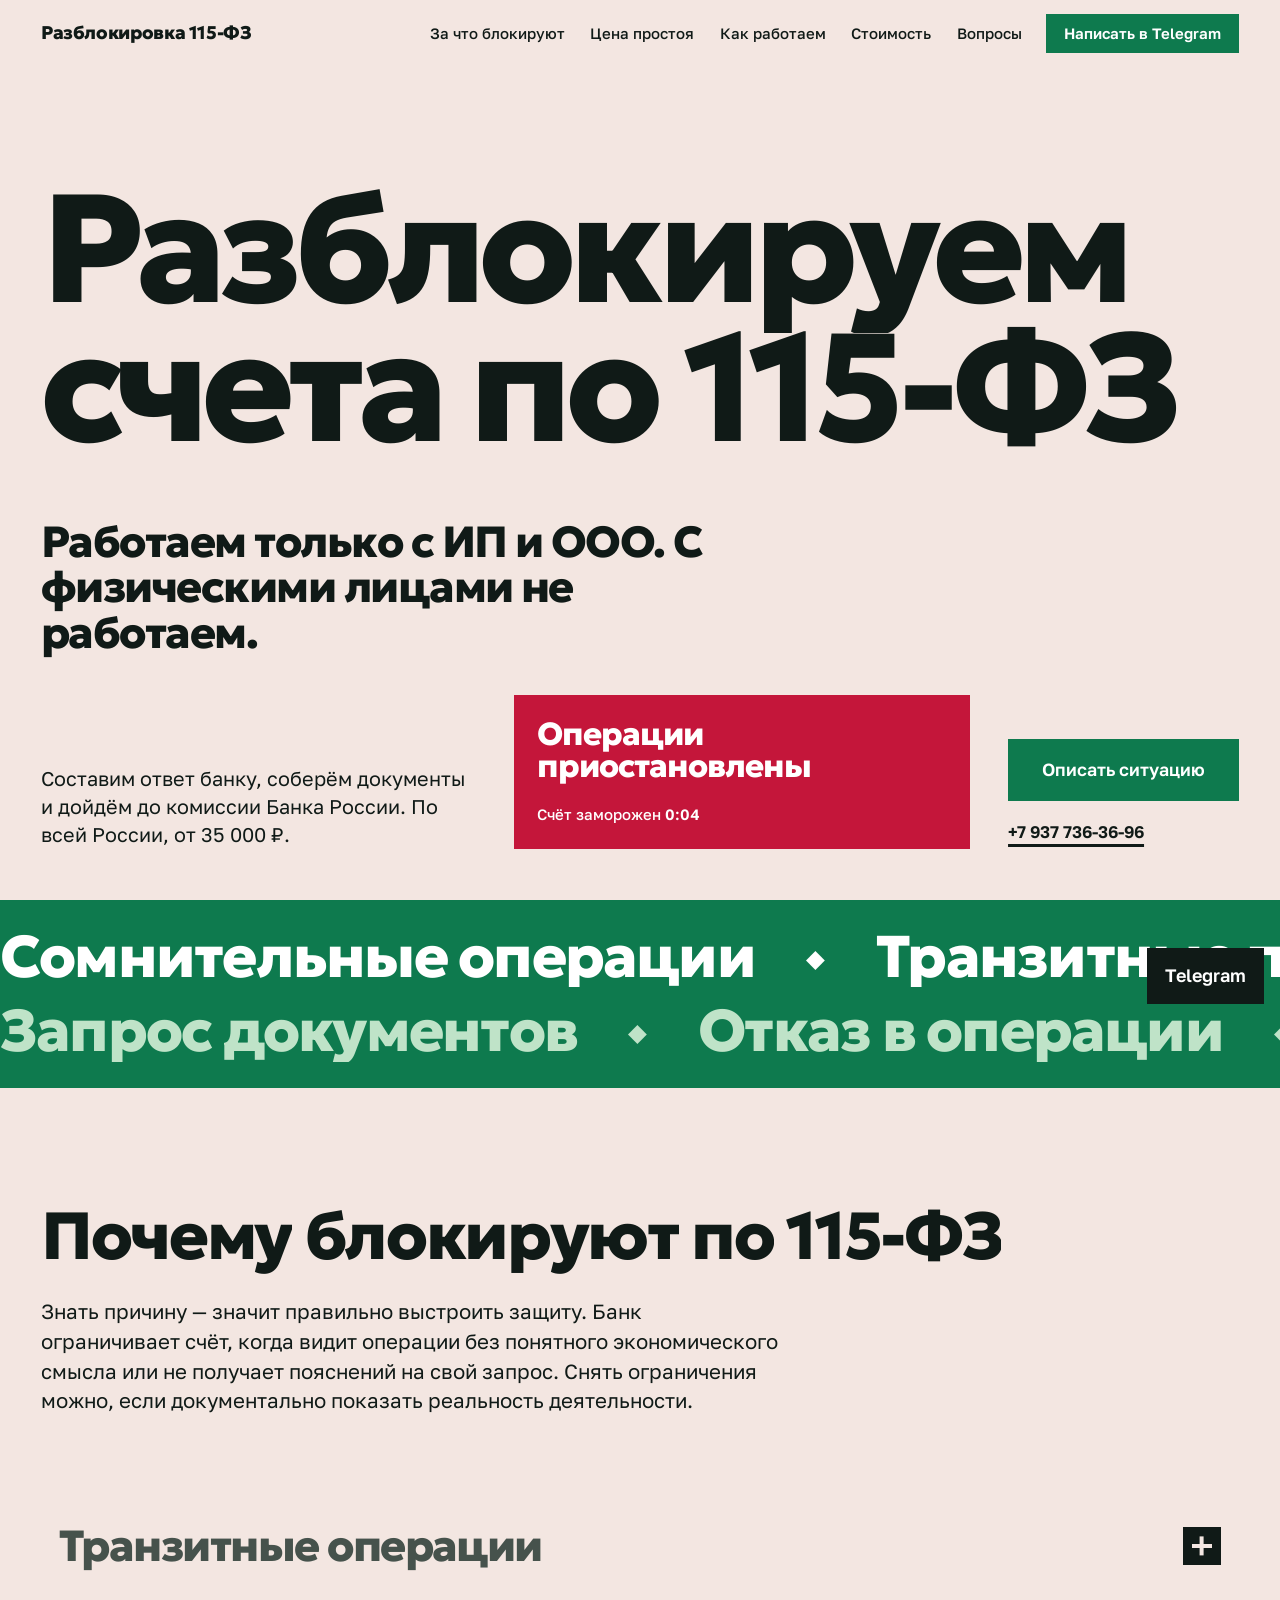
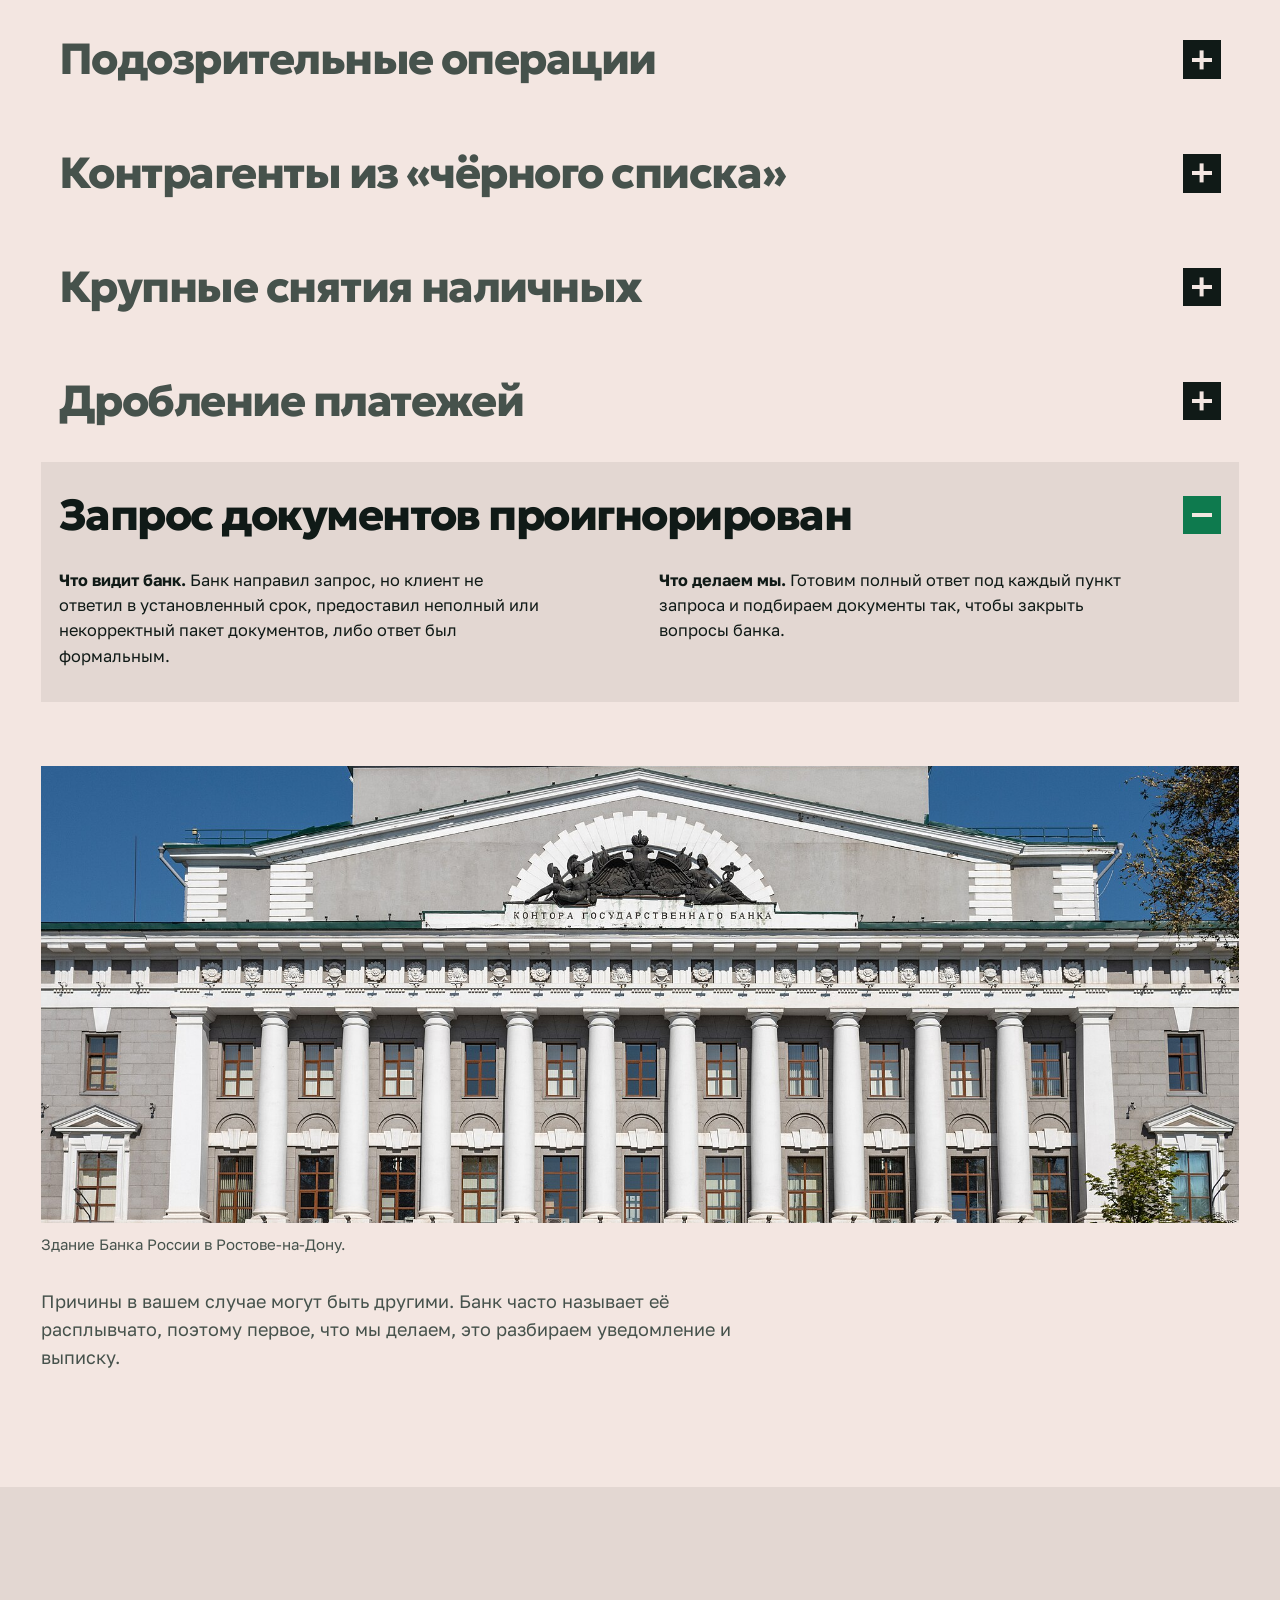
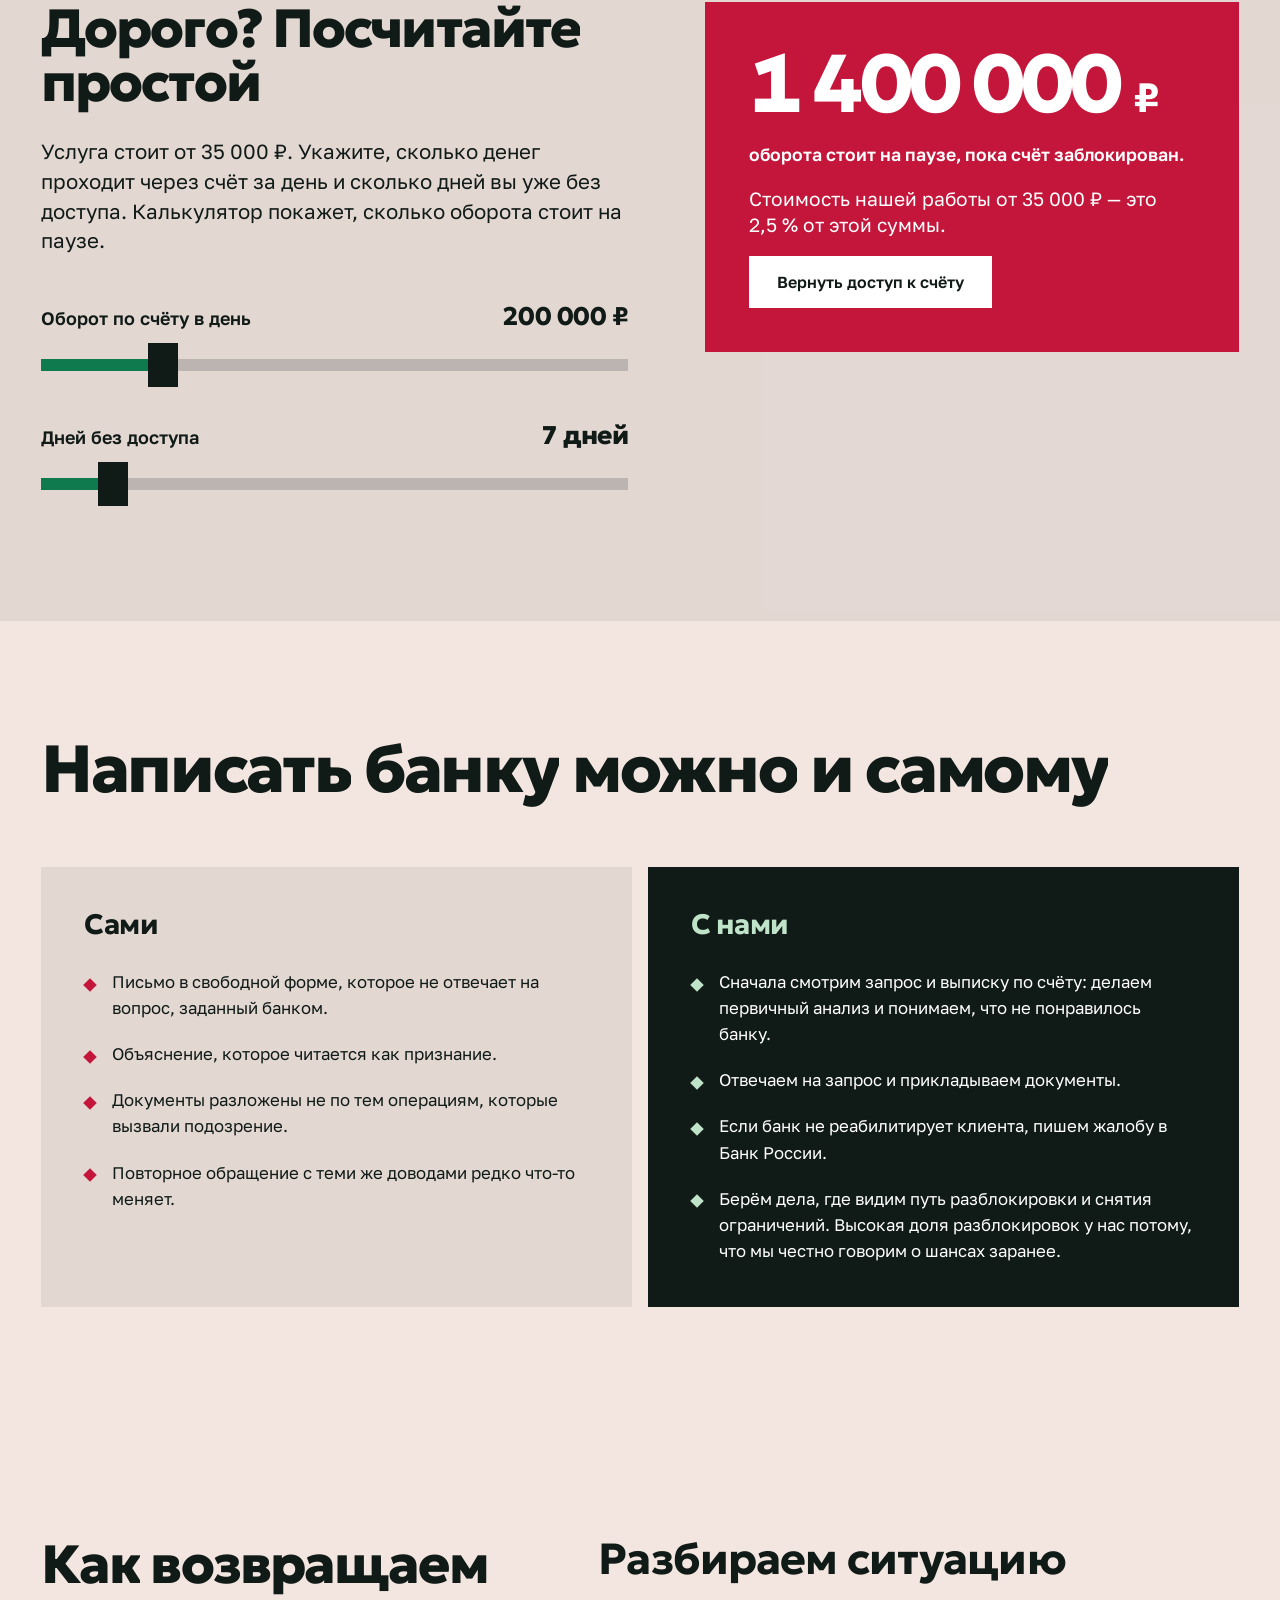
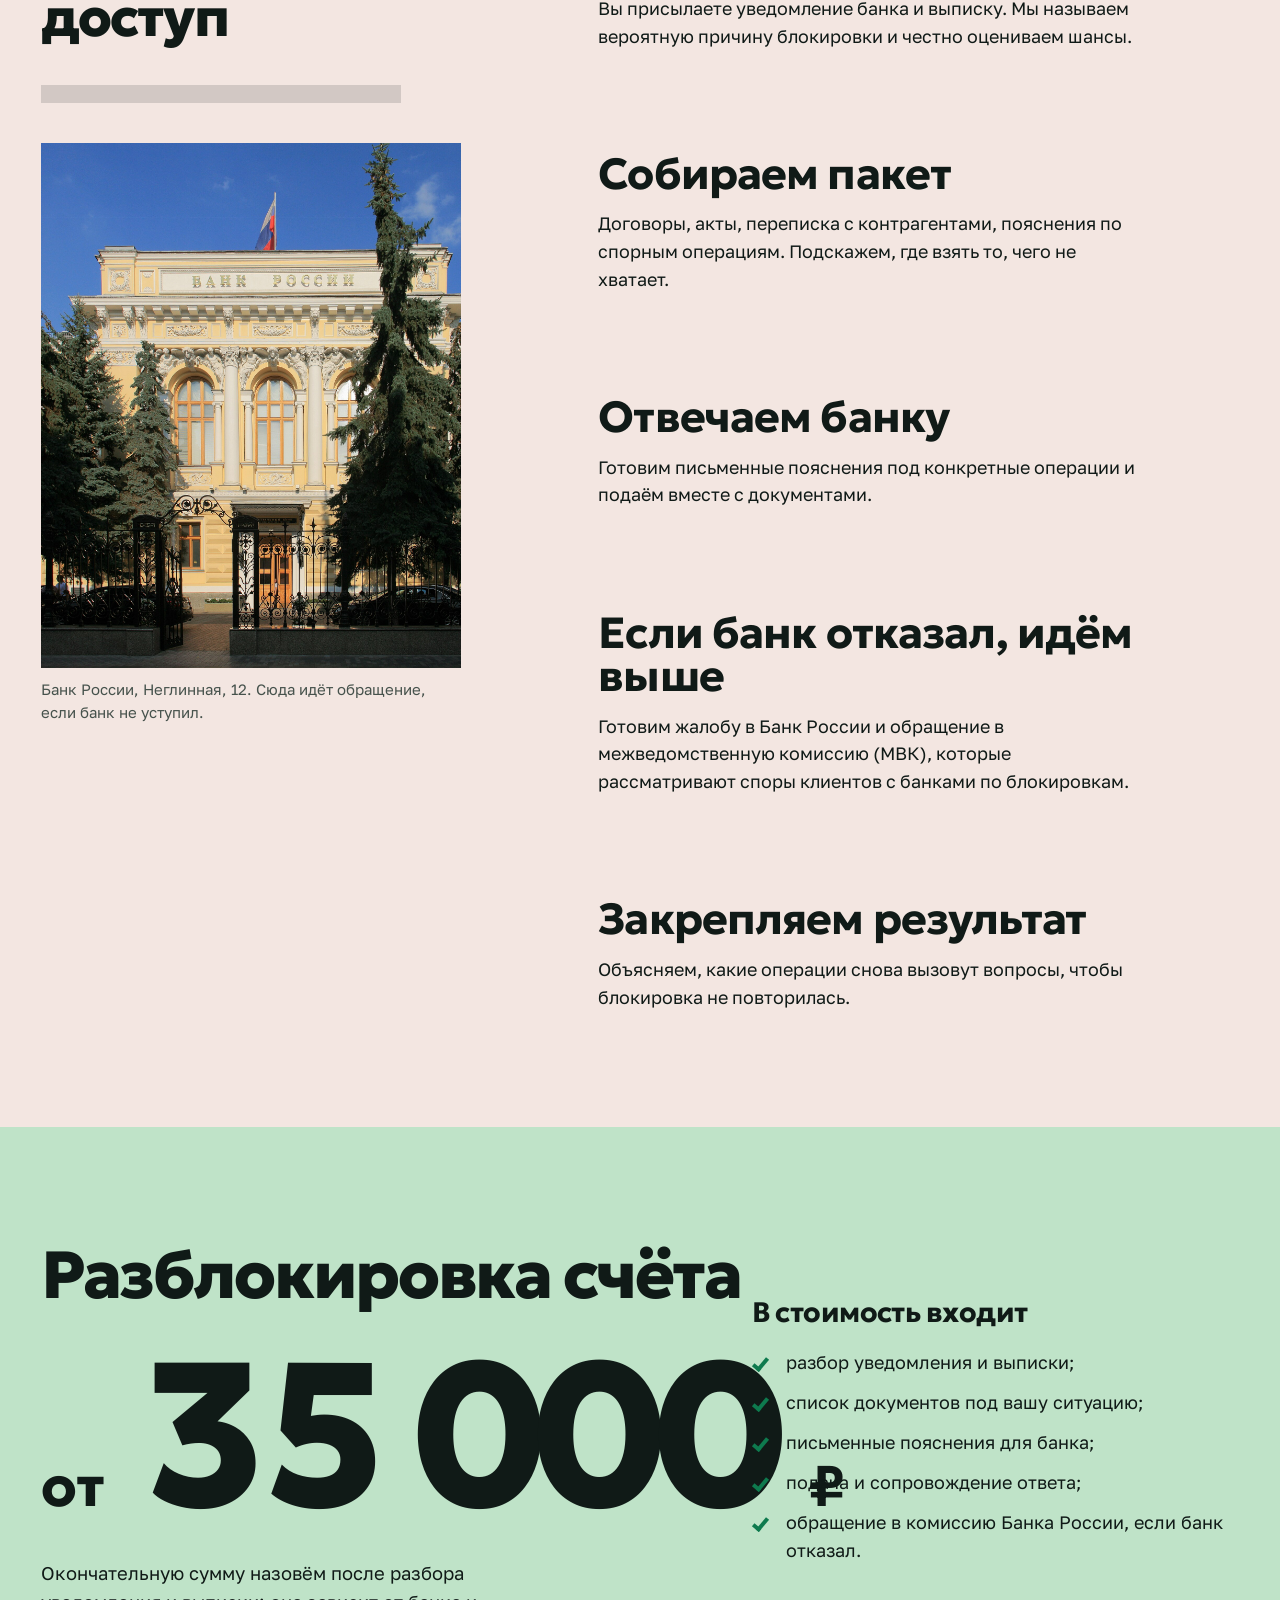
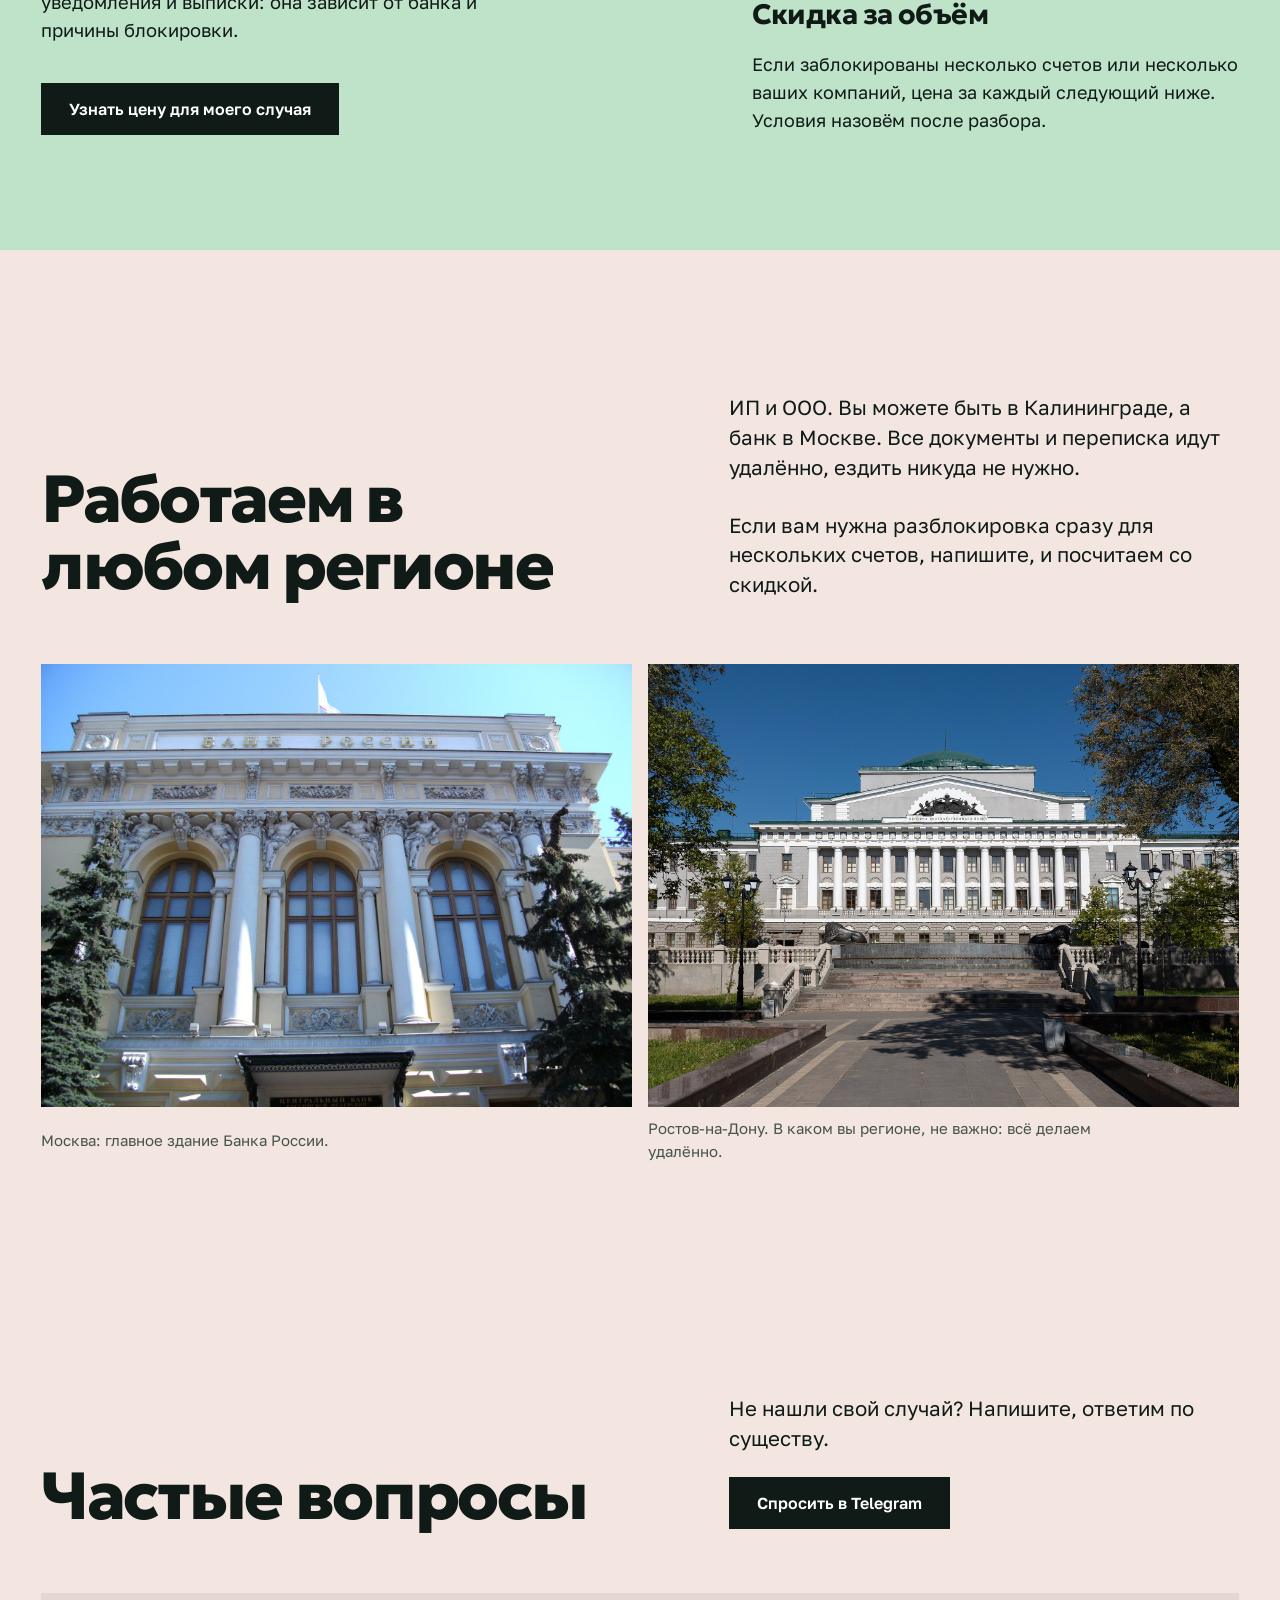
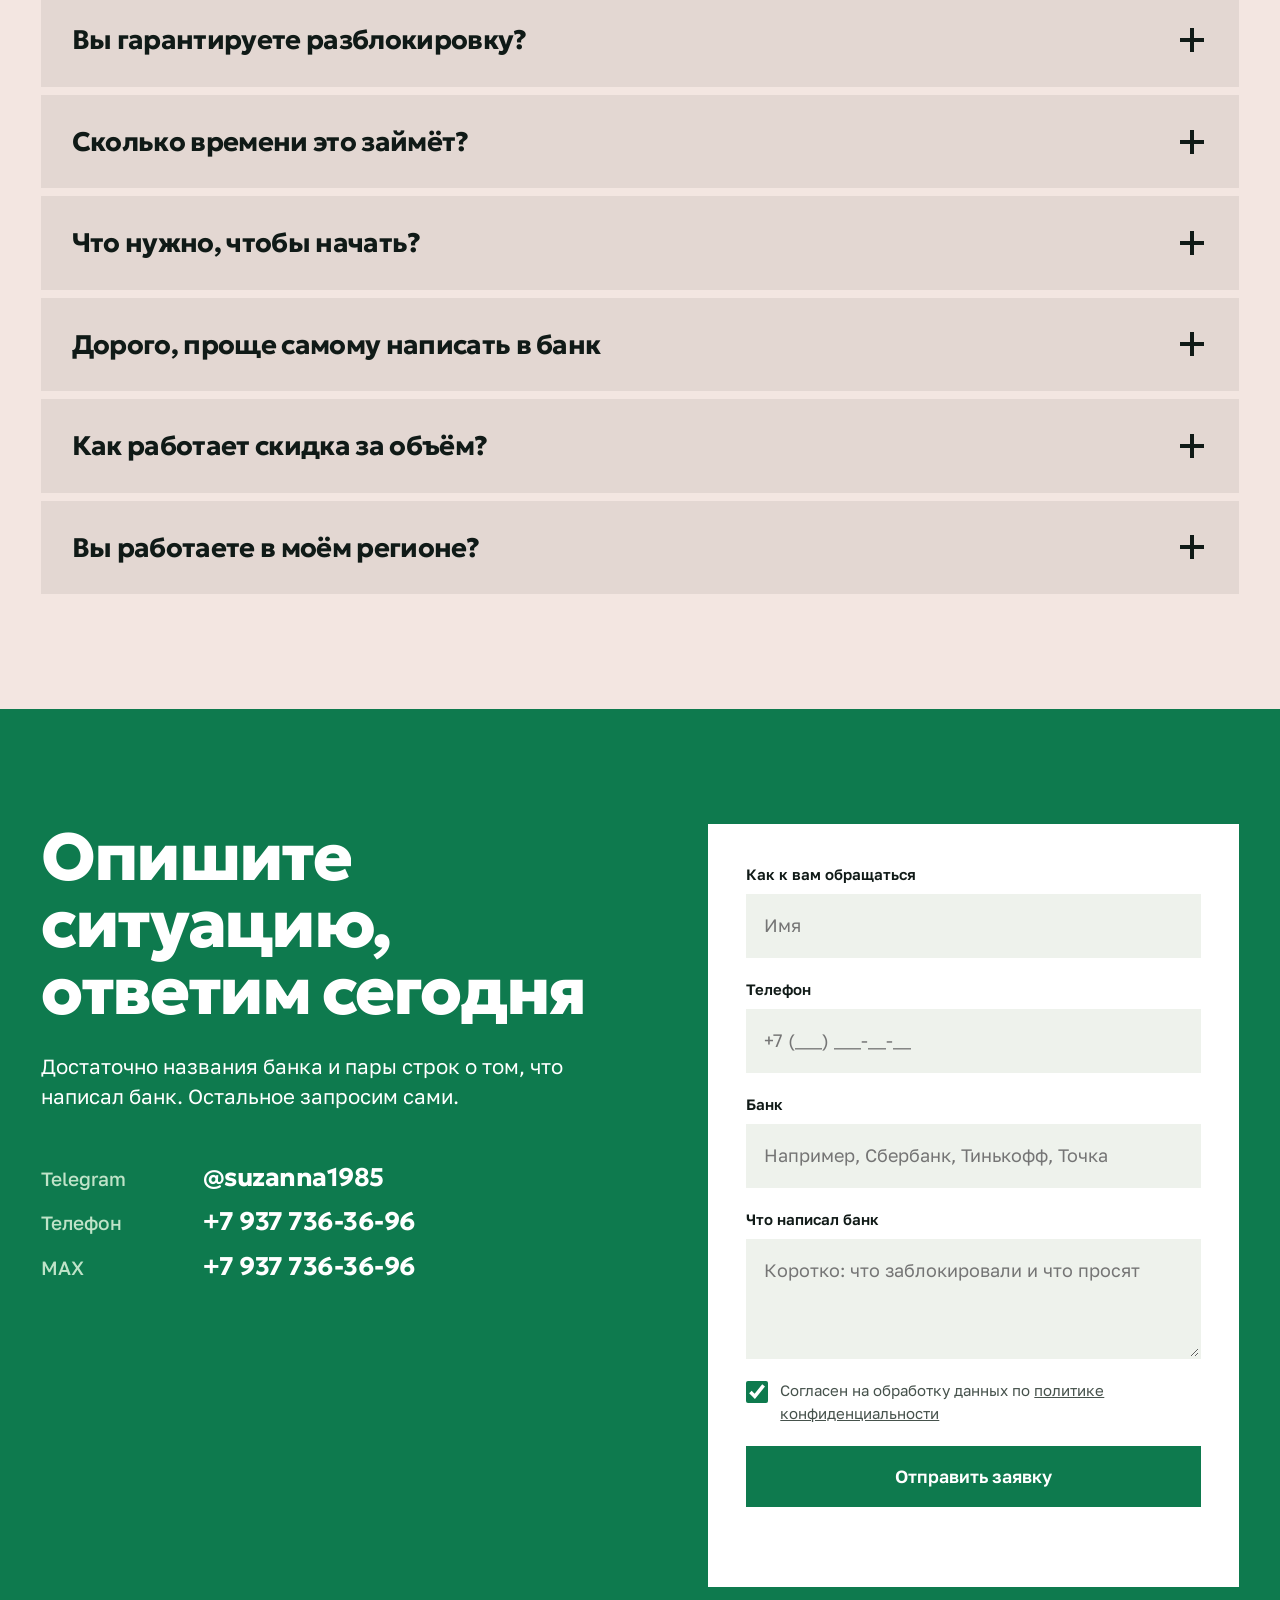
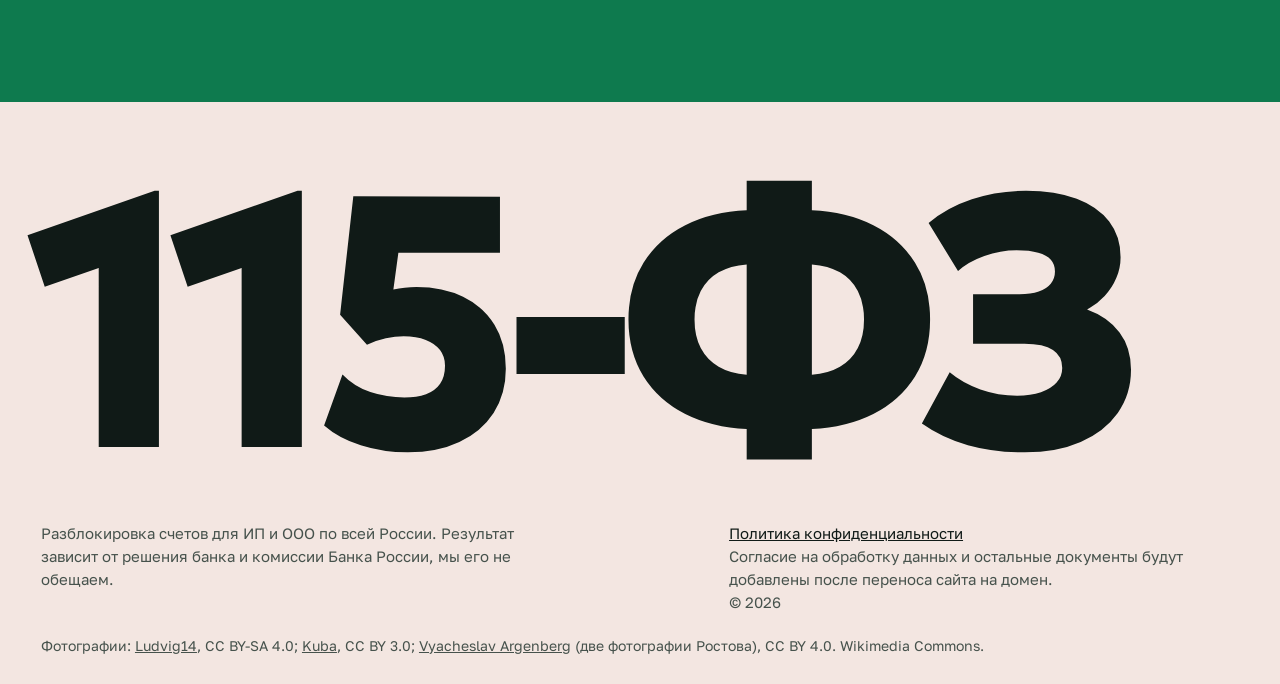
==== commit 7b438b67: "правки клиента: только ИП и ООО, причины блокировок, документы" ====
--- a/index.html
+++ b/index.html
@@ -3,9 +3,9 @@
 <head>
 <meta charset="UTF-8">
 <meta name="viewport" content="width=device-width, initial-scale=1">
-<title>Разблокировка счетов по 115-ФЗ для ИП и ООО — от 35 000 ₽</title>
-<meta name="description" content="Заблокировали расчётный счёт по 115-ФЗ? Подготовим ответ банку, соберём документы и дойдём до комиссии Банка России. Работаем по всей России, от 35 000 ₽, скидка за объём.">
-<meta property="og:title" content="Разблокировка счетов по 115-ФЗ">
+<title>Разблокировка счёта по 115-ФЗ: услуги и помощь</title>
+<meta name="description" content="Помогаем разблокировать счёт по 115-ФЗ: разберём, почему банк ограничил операции, подготовим ответ и документы, а при отказе обжалуем решение в Банке России и МВК. Только для ИП и ООО.">
+<meta property="og:title" content="Разблокировка счёта по 115-ФЗ: услуги и помощь">
 <meta property="og:description" content="Ответ банку, пакет документов, обращение в комиссию Банка России. По всей России, от 35 000 ₽.">
 <meta property="og:type" content="website">
 <meta name="theme-color" content="#F3E6E1">
@@ -45,7 +45,8 @@
       </h1>
 
       <div class="hero__row">
-        <p class="hero__lead">Составим ответ банку, соберём документы и дойдём до комиссии Банка России. Для ИП и ООО по всей России, от 35 000 ₽.</p>
+        <p class="hero__only">Работаем только с ИП и ООО. С физическими лицами не работаем.</p>
+        <p class="hero__lead">Составим ответ банку, соберём документы и дойдём до комиссии Банка России. По всей России, от 35 000 ₽.</p>
 
         <a class="status" id="status" href="#grounds" aria-label="Статус счёта. Прокрутите вниз, чтобы увидеть, как возвращается доступ">
           <span class="status__bg"></span>
@@ -83,48 +84,48 @@
   <!-- ===== ЗА ЧТО БЛОКИРУЮТ ===== -->
   <section class="sec grounds" id="grounds">
     <div class="wrap">
-      <h2 class="h2 split" data-split>Почему банк заблокировал счёт</h2>
-      <p class="sec__lead">По 115-ФЗ банк обязан проверять операции клиентов. Если что-то выглядит как схема, он приостанавливает работу счёта и просит объяснений. Вот что чаще всего видит банк и что мы с этим делаем.</p>
+      <h2 class="h2 split" data-split>Почему блокируют по 115-ФЗ</h2>
+      <p class="sec__lead">Знать причину — значит правильно выстроить защиту. Банк ограничивает счёт, когда видит операции без понятного экономического смысла или не получает пояснений на свой запрос. Снять ограничения можно, если документально показать реальность деятельности.</p>
 
       <ul class="ground-list" id="groundList">
         <li class="ground">
           <button class="ground__head" aria-expanded="false">
-            <span class="ground__name">Деньги пришли и сразу ушли</span>
-            <span class="ground__plus" aria-hidden="true"></span>
-          </button>
-          <div class="ground__body"><div>
-            <p><b>Что видит банк.</b> Транзит: поступление и списание в один день без остатка, как будто счёт служит трубой.</p>
+            <span class="ground__name">Транзитные операции</span>
+            <span class="ground__plus" aria-hidden="true"></span>
+          </button>
+          <div class="ground__body"><div>
+            <p><b>Что видит банк.</b> Быстрый транзит средств через счёт без видимой хозяйственной цели: моментальный вывод средств или оплата мнимым контрагентам.</p>
             <p><b>Что делаем мы.</b> Показываем экономический смысл: договоры, акты, цепочку поставки. Банку нужна логика, а не оправдание.</p>
           </div></div>
         </li>
         <li class="ground">
           <button class="ground__head" aria-expanded="false">
-            <span class="ground__name">Снятие наличных</span>
-            <span class="ground__plus" aria-hidden="true"></span>
-          </button>
-          <div class="ground__body"><div>
-            <p><b>Что видит банк.</b> Регулярные или крупные снятия с расчётного счёта и карты ИП или ООО.</p>
+            <span class="ground__name">Подозрительные операции</span>
+            <span class="ground__plus" aria-hidden="true"></span>
+          </button>
+          <div class="ground__body"><div>
+            <p><b>Что видит банк.</b> Операции, не соответствующие профилю бизнеса или не имеющие, по мнению банка, экономического смысла.</p>
+            <p><b>Что делаем мы.</b> Сверяем операции с реальными договорами и видом деятельности и даём объяснение, которое банк сможет принять.</p>
+          </div></div>
+        </li>
+        <li class="ground">
+          <button class="ground__head" aria-expanded="false">
+            <span class="ground__name">Контрагенты из «чёрного списка»</span>
+            <span class="ground__plus" aria-hidden="true"></span>
+          </button>
+          <div class="ground__body"><div>
+            <p><b>Что видит банк.</b> Ваши контрагенты находятся в реестре системы ЗСК ЦБ или имеют признаки «однодневок».</p>
+            <p><b>Что делаем мы.</b> Подтверждаем реальность сделки и вашу осмотрительность при выборе контрагента.</p>
+          </div></div>
+        </li>
+        <li class="ground">
+          <button class="ground__head" aria-expanded="false">
+            <span class="ground__name">Крупные снятия наличных</span>
+            <span class="ground__plus" aria-hidden="true"></span>
+          </button>
+          <div class="ground__body"><div>
+            <p><b>Что видит банк.</b> Систематическое снятие наличных свыше установленных порогов без документального обоснования.</p>
             <p><b>Что делаем мы.</b> Объясняем, на что ушла наличность, и подкрепляем это первичкой: расходными ордерами, чеками, ведомостями.</p>
-          </div></div>
-        </li>
-        <li class="ground">
-          <button class="ground__head" aria-expanded="false">
-            <span class="ground__name">Переводы физлицам</span>
-            <span class="ground__plus" aria-hidden="true"></span>
-          </button>
-          <div class="ground__body"><div>
-            <p><b>Что видит банк.</b> Много выплат на карты людей без понятного основания: самозанятым, сотрудникам, подрядчикам.</p>
-            <p><b>Что делаем мы.</b> Собираем договоры, чеки самозанятых и акты, чтобы каждая выплата имела основание.</p>
-          </div></div>
-        </li>
-        <li class="ground">
-          <button class="ground__head" aria-expanded="false">
-            <span class="ground__name">Спорный контрагент</span>
-            <span class="ground__plus" aria-hidden="true"></span>
-          </button>
-          <div class="ground__body"><div>
-            <p><b>Что видит банк.</b> Ваш партнёр попал в зону риска: недавно создан, без сотрудников, с минимальной отчётностью.</p>
-            <p><b>Что делаем мы.</b> Подтверждаем реальность сделки и вашу осмотрительность при выборе контрагента.</p>
           </div></div>
         </li>
         <li class="ground">
@@ -139,12 +140,12 @@
         </li>
         <li class="ground">
           <button class="ground__head" aria-expanded="false">
-            <span class="ground__name">Обороты не вяжутся с деятельностью</span>
-            <span class="ground__plus" aria-hidden="true"></span>
-          </button>
-          <div class="ground__body"><div>
-            <p><b>Что видит банк.</b> Заявленный вид деятельности один, а деньги идут по другой схеме.</p>
-            <p><b>Что делаем мы.</b> Сверяем виды деятельности с реальными договорами и даём объяснение, которое банк сможет принять.</p>
+            <span class="ground__name">Запрос документов проигнорирован</span>
+            <span class="ground__plus" aria-hidden="true"></span>
+          </button>
+          <div class="ground__body"><div>
+            <p><b>Что видит банк.</b> Банк направил запрос, но клиент не ответил в установленный срок, предоставил неполный или некорректный пакет документов, либо ответ был формальным.</p>
+            <p><b>Что делаем мы.</b> Готовим полный ответ под каждый пункт запроса и подбираем документы так, чтобы закрыть вопросы банка.</p>
           </div></div>
         </li>
       </ul>
@@ -200,10 +201,10 @@
         <div class="versus__col versus__col--us">
           <h3 class="h3">С нами</h3>
           <ul>
-            <li>Сначала смотрим уведомление и выписку: понимаем, что именно насторожило банк.</li>
-            <li>Ответ пишем под конкретные операции, а документы подбираем под каждую из них.</li>
-            <li>Если банк отказал, идём в комиссию Банка России.</li>
-            <li>Берём дела, где видим путь. Высокая доля разблокировок у нас потому, что мы честно говорим о шансах заранее.</li>
+            <li>Сначала смотрим запрос и выписку по счёту: делаем первичный анализ и понимаем, что не понравилось банку.</li>
+            <li>Отвечаем на запрос и прикладываем документы.</li>
+            <li>Если банк не реабилитирует клиента, пишем жалобу в Банк России.</li>
+            <li>Берём дела, где видим путь разблокировки и снятия ограничений. Высокая доля разблокировок у нас потому, что мы честно говорим о шансах заранее.</li>
           </ul>
         </div>
       </div>
@@ -233,7 +234,7 @@
         </li>
         <li class="step">
           <h3 class="h3">Если банк отказал, идём выше</h3>
-          <p>Готовим обращение в комиссию Банка России, которая рассматривает споры клиентов с банками по блокировкам.</p>
+          <p>Готовим жалобу в Банк России и обращение в межведомственную комиссию (МВК), которые рассматривают споры клиентов с банками по блокировкам.</p>
         </li>
         <li class="step">
           <h3 class="h3">Закрепляем результат</h3>
@@ -350,7 +351,7 @@
     <p class="footer__big" aria-hidden="true">115-ФЗ</p>
     <div class="footer__row">
       <p>Разблокировка счетов для ИП и ООО по всей России. Результат зависит от решения банка и комиссии Банка России, мы его не обещаем.</p>
-      <p><a href="privacy.html">Политика конфиденциальности</a><br>© <span id="year">2026</span></p>
+      <p><a href="privacy.html">Политика конфиденциальности</a><br>Согласие на обработку данных и остальные документы будут добавлены после переноса сайта на домен.<br>© <span id="year">2026</span></p>
     </div>
     <p class="credits">Фотографии: <a href="https://commons.wikimedia.org/wiki/File:Moscow_RussiaCentralBank_M00.jpg">Ludvig14</a>, CC BY-SA 4.0; <a href="https://commons.wikimedia.org/wiki/File:%D0%91%D0%B0%D0%BD%D0%BA_%D0%A0%D0%BE%D1%81%D1%81%D0%B8%D0%B8_2009.JPG">Kuba</a>, CC BY 3.0; <a href="https://commons.wikimedia.org/wiki/File:Rostov-on-Don,_State_Bank_Building,_Central_Bank,_Russia.jpg">Vyacheslav Argenberg</a> (две фотографии Ростова), CC BY 4.0. Wikimedia Commons.</p>
   </div>
--- a/styles.css
+++ b/styles.css
@@ -283,3 +283,8 @@
 .pic--band{margin-top:clamp(40px,5vw,80px)}
 .pic--band img{aspect-ratio:21/8;height:auto}
 @media (max-width:900px){.pic--band img{aspect-ratio:4/3}}
+
+.hero__only{grid-column:1/-1;font:800 clamp(1.5rem,3.4vw,3.4rem)/1.05 var(--f-display);letter-spacing:-.035em;max-width:24ch}
+.hero__row{grid-template-areas:"only only only" "lead status act"}
+.hero__only{grid-area:only}.hero__lead{grid-area:lead}.status{grid-area:status}.hero__act{grid-area:act}
+@media (max-width:900px){.hero__row{grid-template-areas:"only" "lead" "status" "act"}}
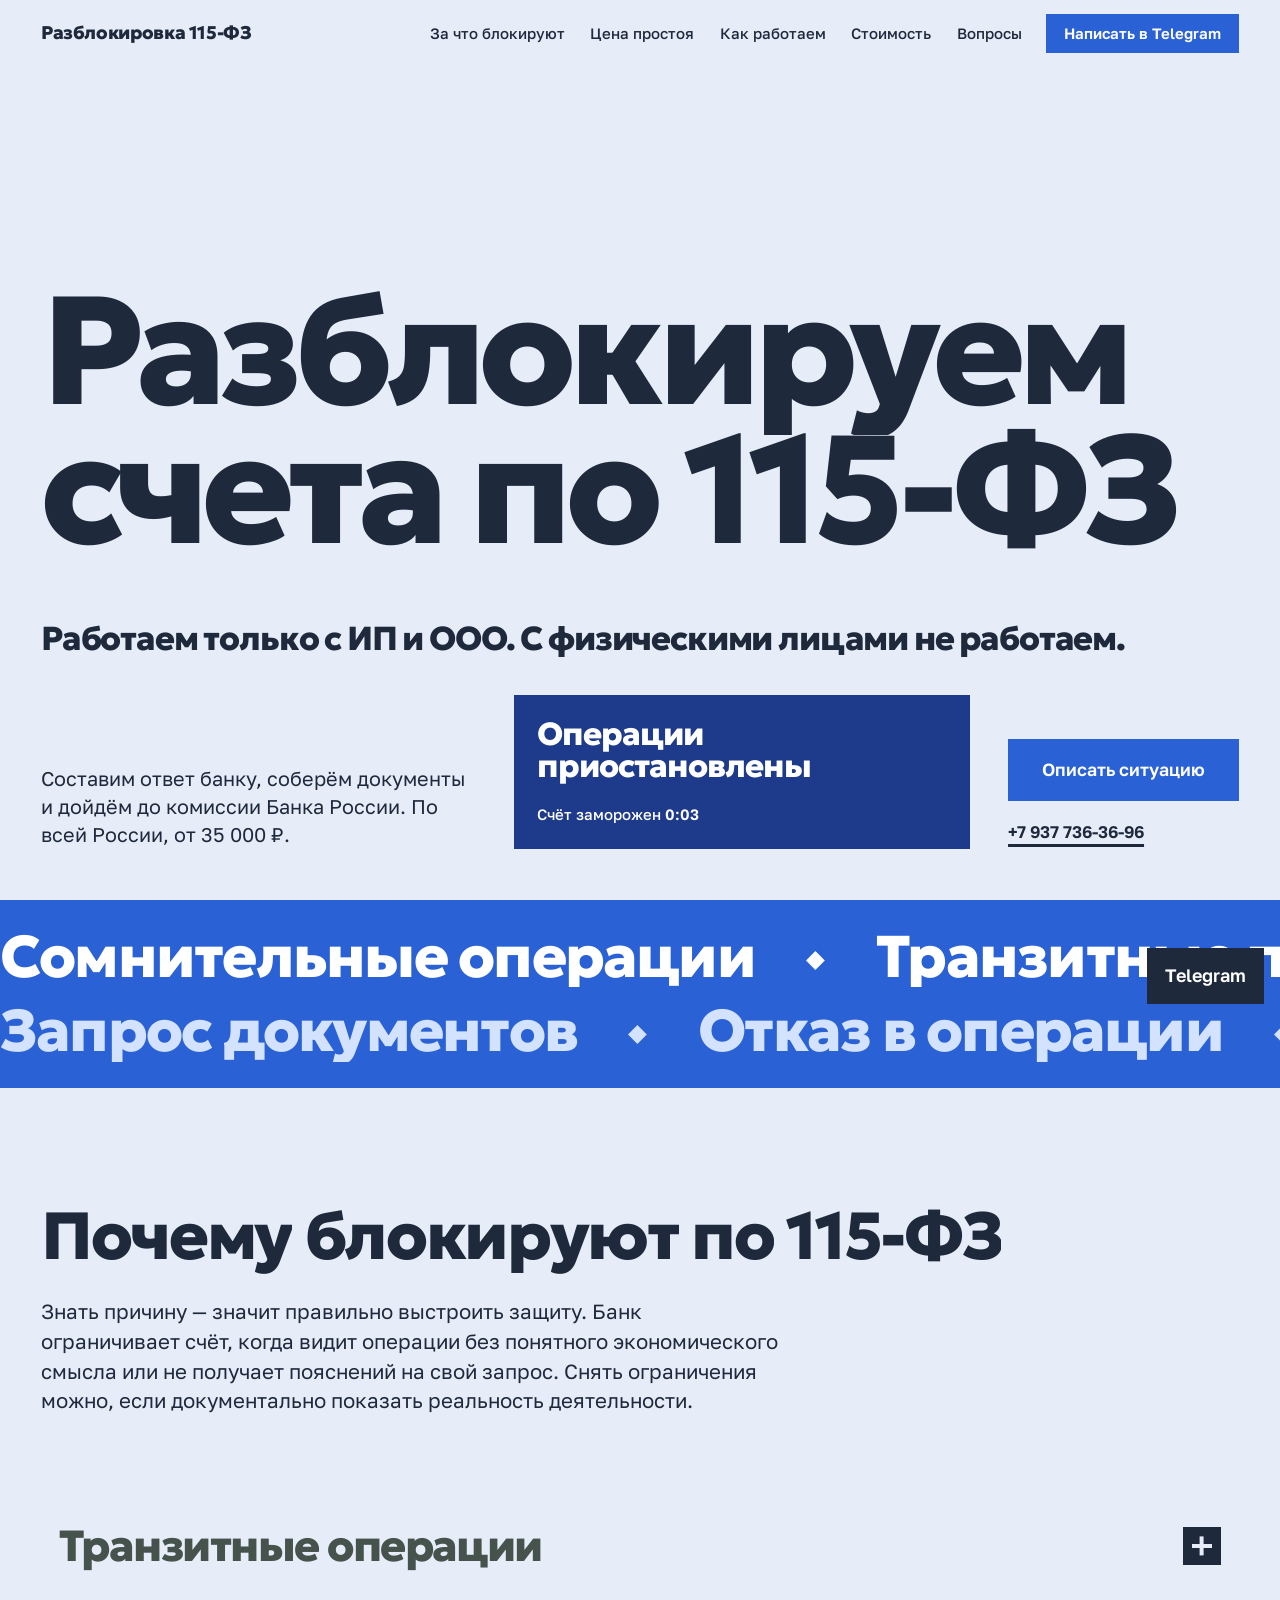
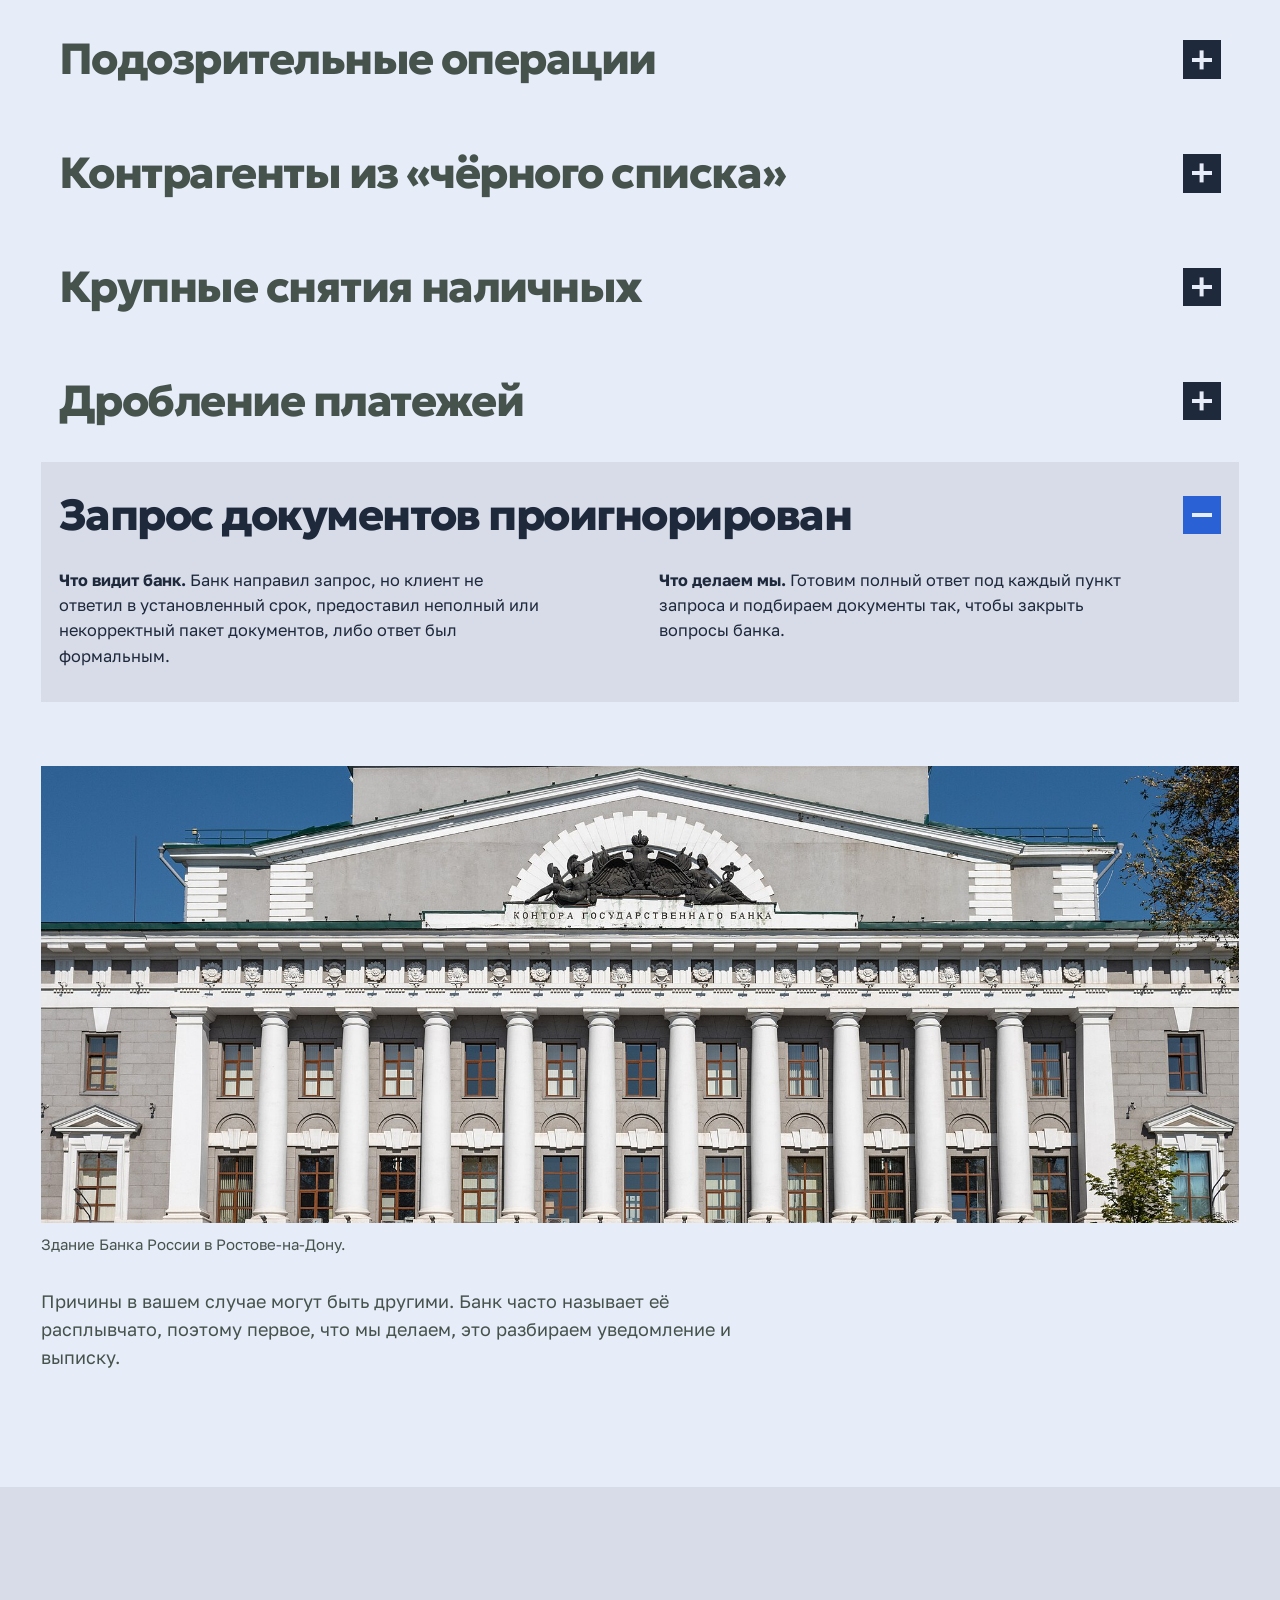
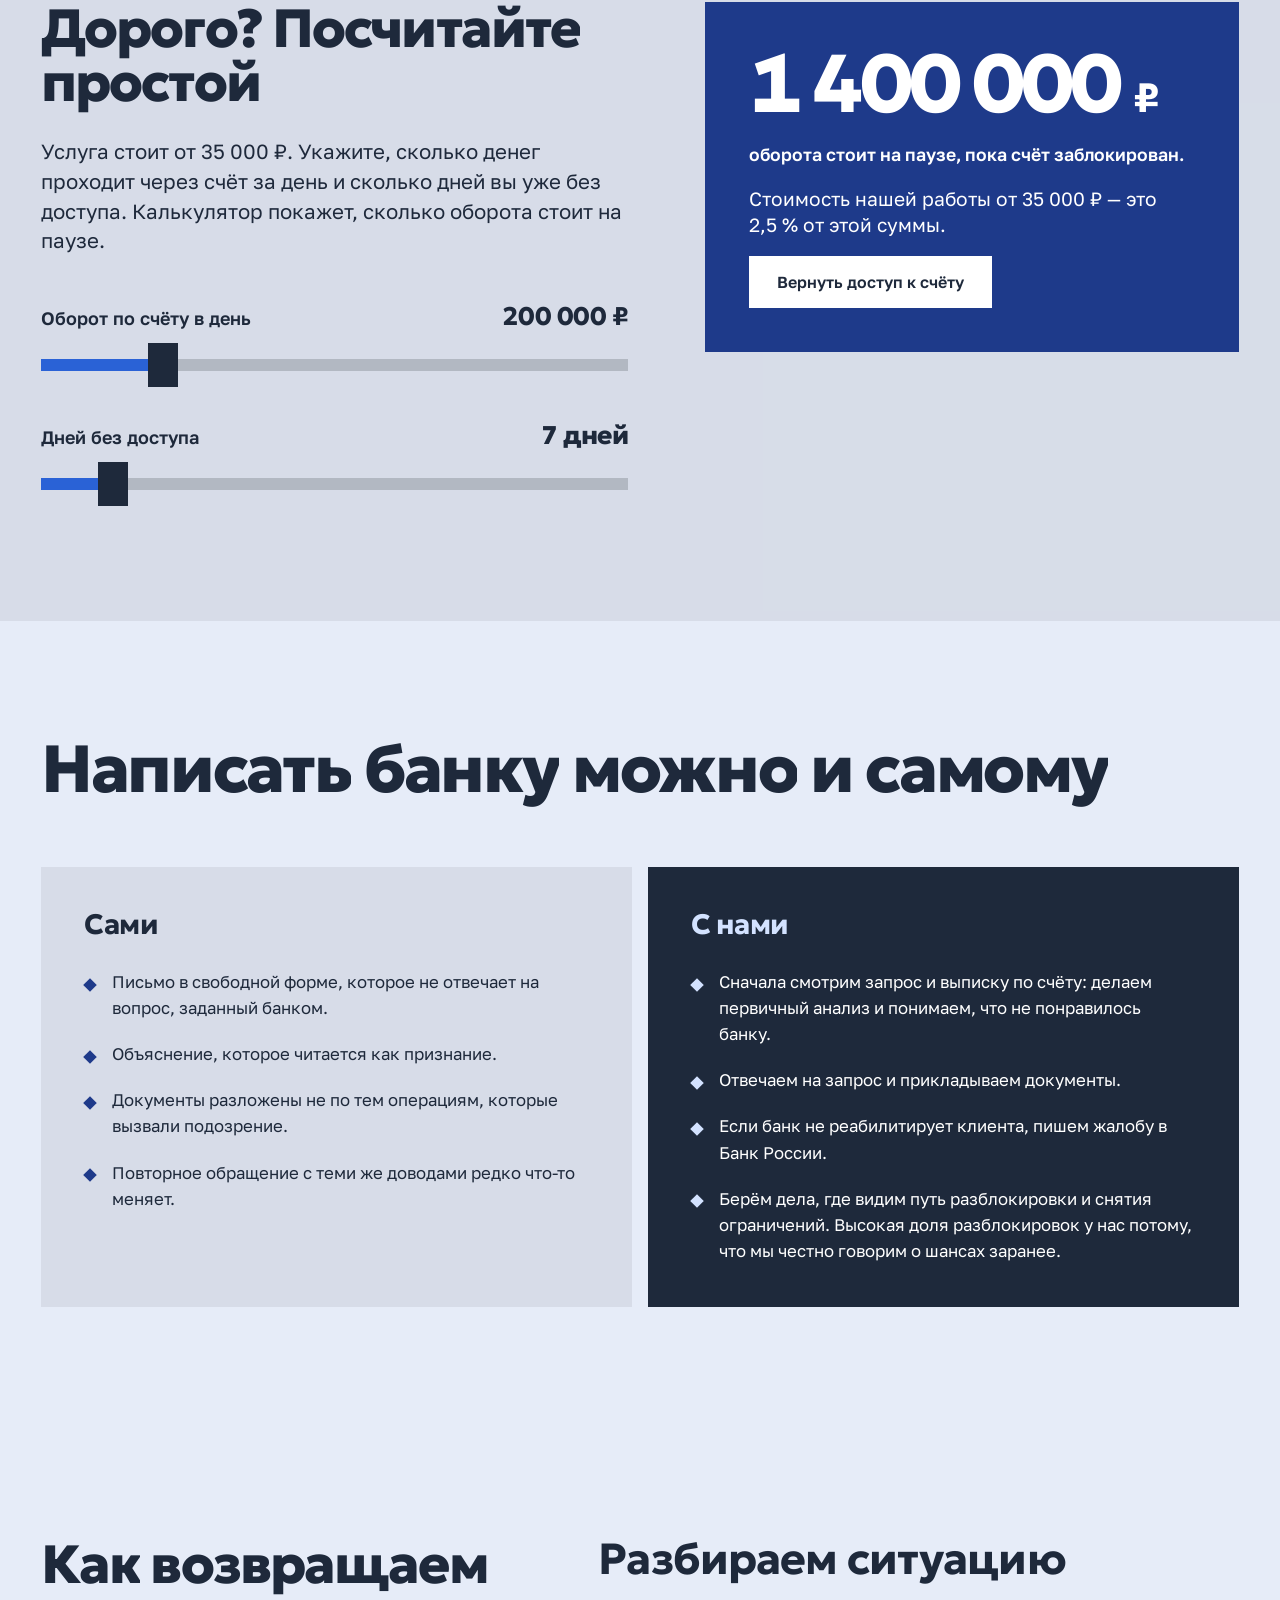
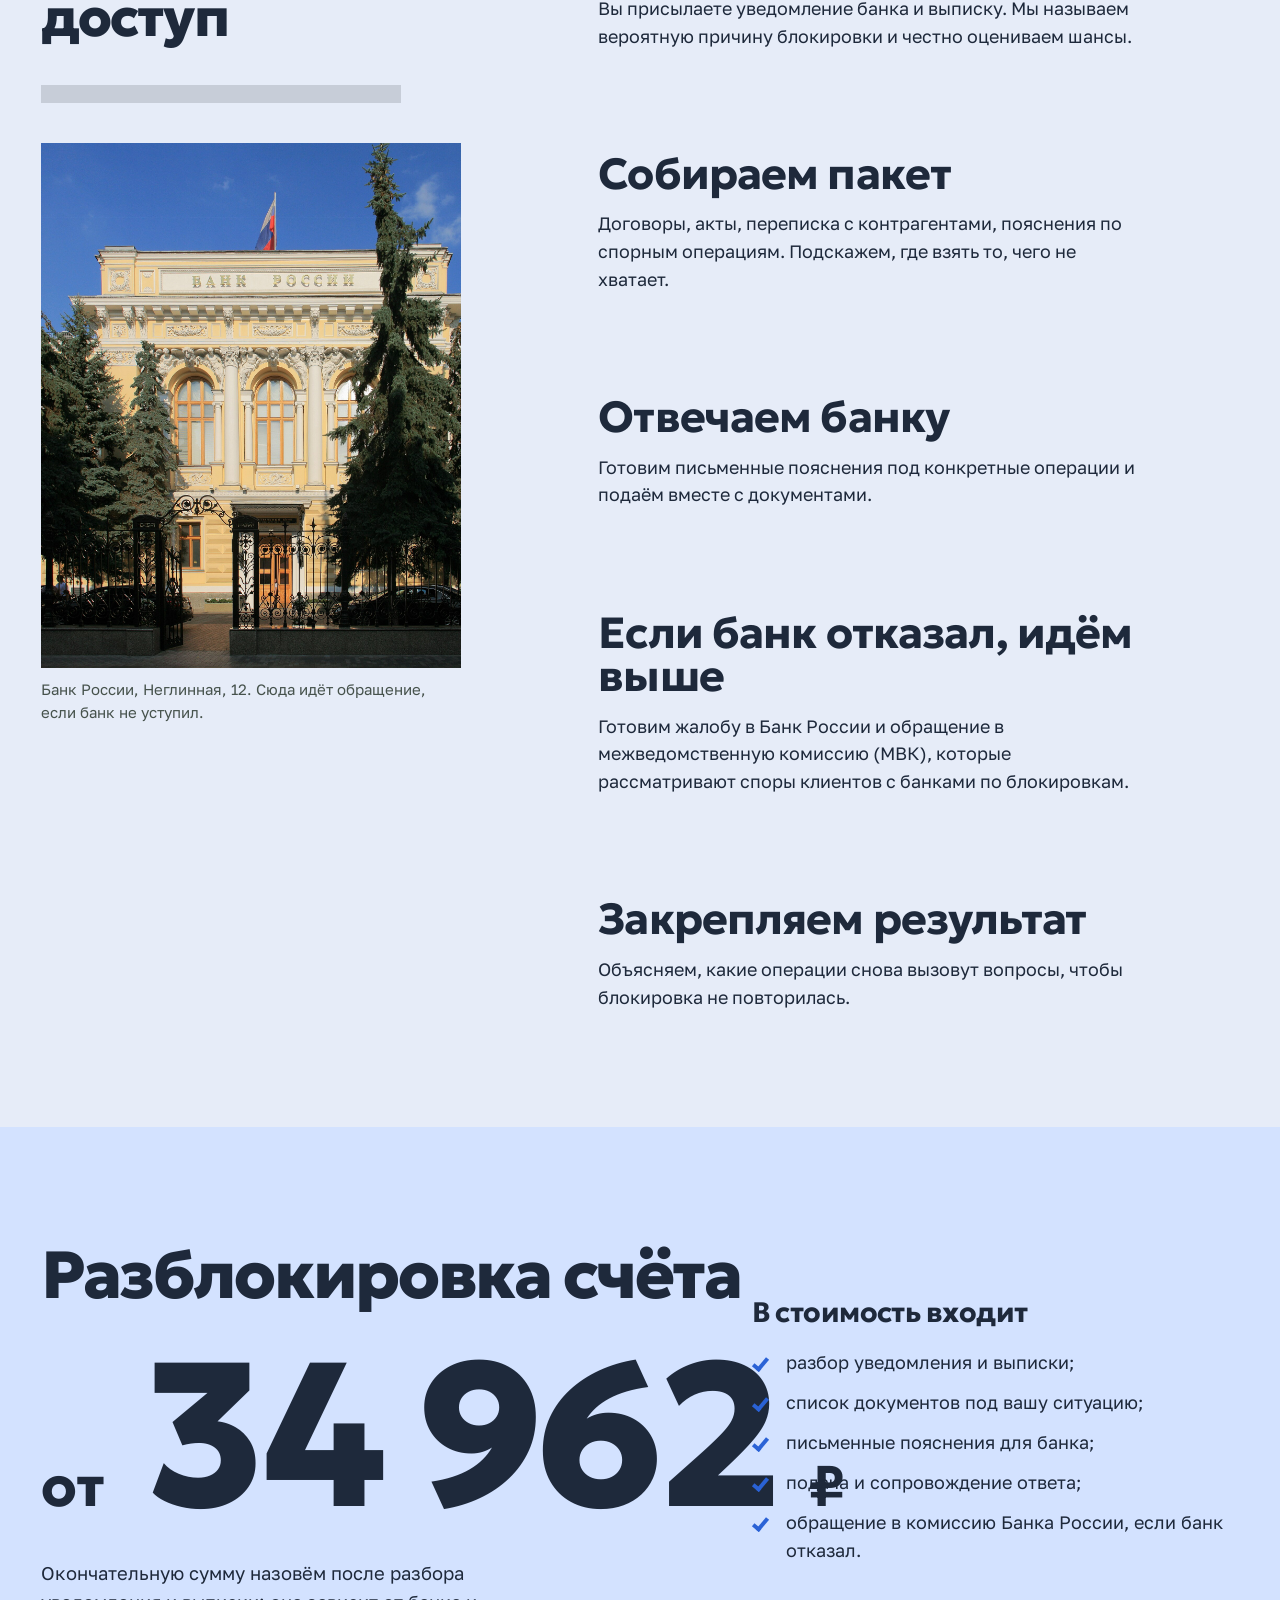
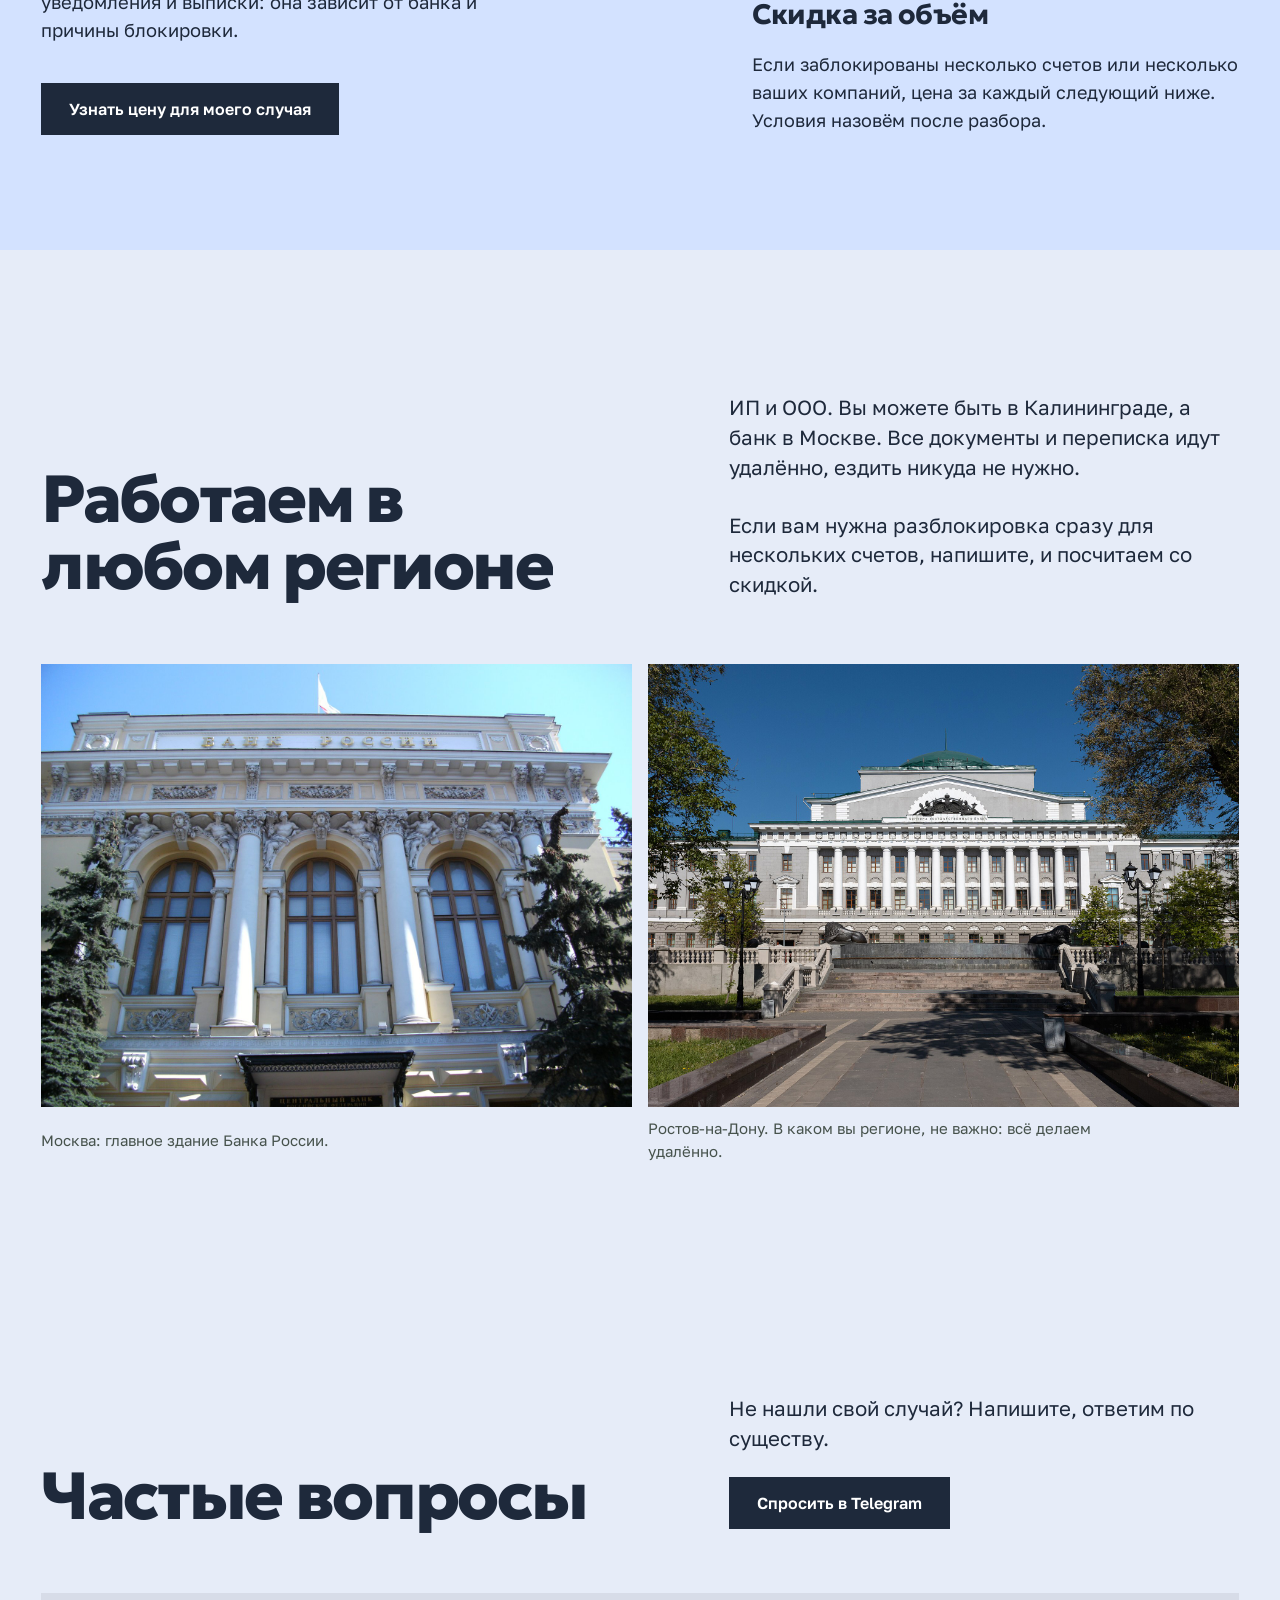
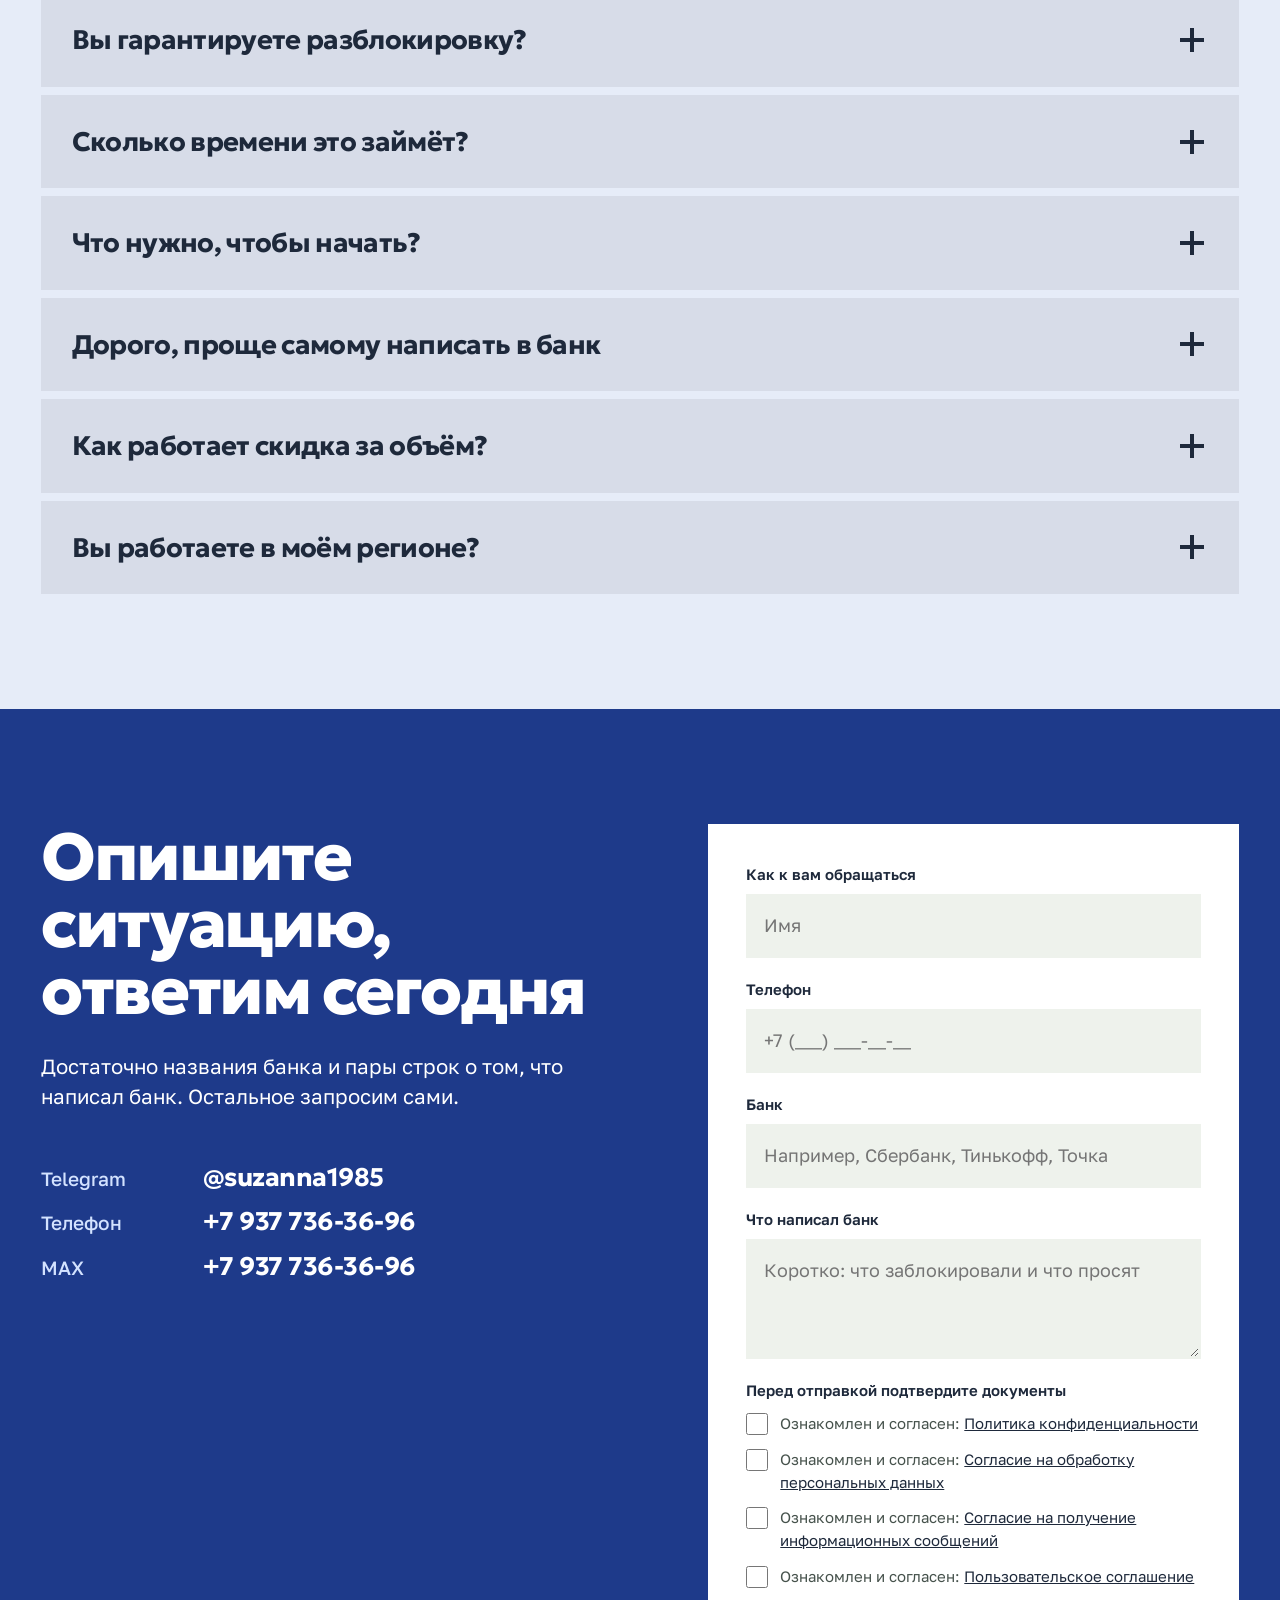
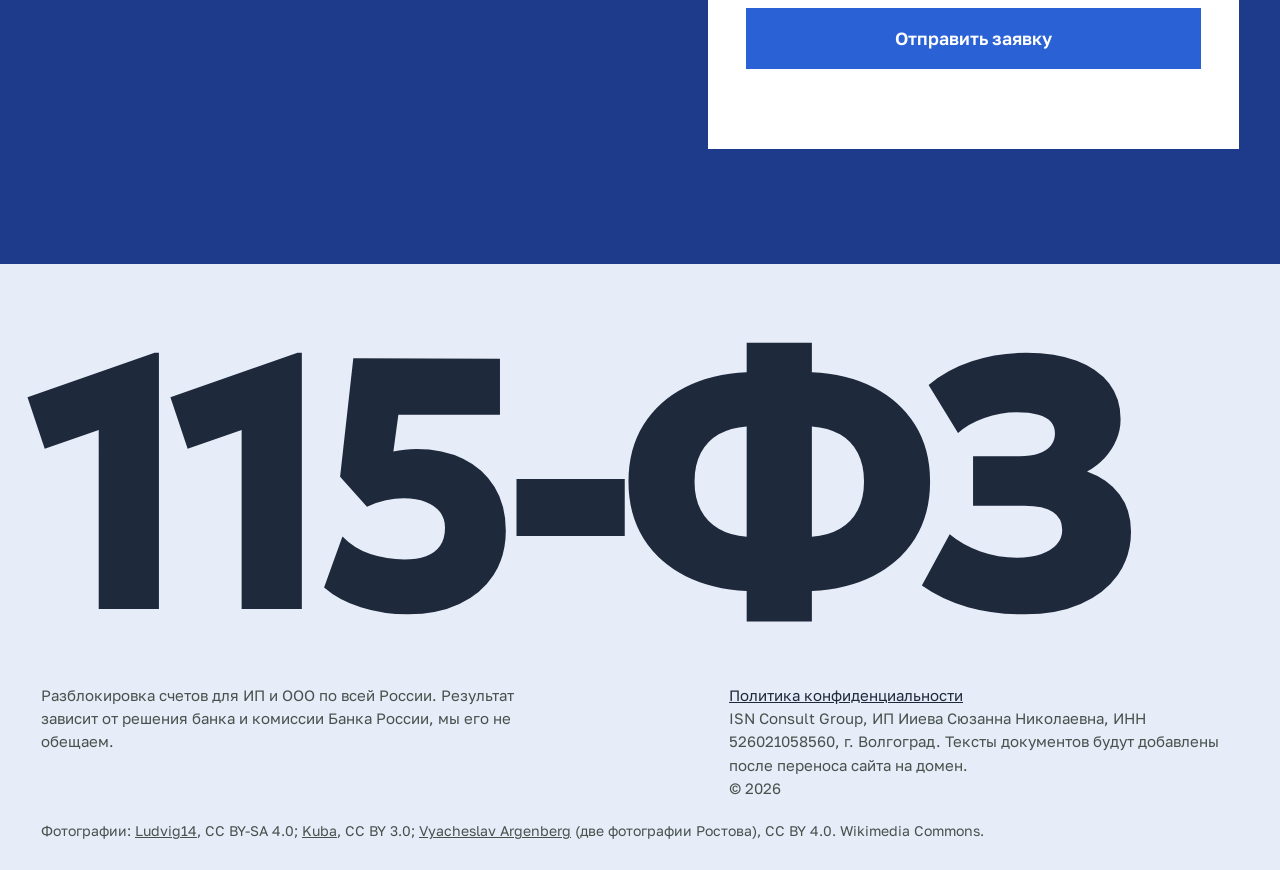
==== commit 0e7022b6: "цвета сайта клиента, 4 согласия перед формой и Telegram, документы" ====
--- a/index.html
+++ b/index.html
@@ -8,7 +8,7 @@
 <meta property="og:title" content="Разблокировка счёта по 115-ФЗ: услуги и помощь">
 <meta property="og:description" content="Ответ банку, пакет документов, обращение в комиссию Банка России. По всей России, от 35 000 ₽.">
 <meta property="og:type" content="website">
-<meta name="theme-color" content="#F3E6E1">
+<meta name="theme-color" content="#E6ECF8">
 <link rel="icon" href="favicon.svg" type="image/svg+xml">
 <link rel="preconnect" href="https://fonts.googleapis.com">
 <link rel="preconnect" href="https://fonts.gstatic.com" crossorigin>
@@ -29,7 +29,7 @@
       <a href="#price">Стоимость</a>
       <a href="#faq">Вопросы</a>
     </nav>
-    <a class="btn btn--sm header__cta" href="https://t.me/suzanna1985" target="_blank" rel="noopener">Написать в Telegram</a>
+    <a data-gate class="btn btn--sm header__cta" href="https://t.me/suzanna1985" target="_blank" rel="noopener">Написать в Telegram</a>
     <button class="burger" id="burger" aria-expanded="false" aria-controls="nav">Меню</button>
   </div>
 </header>
@@ -288,7 +288,7 @@
     <div class="wrap">
       <div class="faq__head">
         <h2 class="h2 split" data-split>Частые вопросы</h2>
-        <div class="faq__ask"><p class="sec__lead">Не нашли свой случай? Напишите, ответим по существу.</p><a class="btn btn--ink" href="https://t.me/suzanna1985" target="_blank" rel="noopener">Спросить в Telegram</a></div>
+        <div class="faq__ask"><p class="sec__lead">Не нашли свой случай? Напишите, ответим по существу.</p><a data-gate class="btn btn--ink" href="https://t.me/suzanna1985" target="_blank" rel="noopener">Спросить в Telegram</a></div>
       </div>
       <div class="faq__list" id="faqList">
         <details class="qa">
@@ -326,7 +326,7 @@
         <h2 class="h2 split" data-split>Опишите ситуацию, ответим сегодня</h2>
         <p class="sec__lead">Достаточно названия банка и пары строк о том, что написал банк. Остальное запросим сами.</p>
         <ul class="contacts">
-          <li><span>Telegram</span><a href="https://t.me/suzanna1985" target="_blank" rel="noopener">@suzanna1985</a></li>
+          <li><span>Telegram</span><a data-gate href="https://t.me/suzanna1985" target="_blank" rel="noopener">@suzanna1985</a></li>
           <li><span>Телефон</span><a href="tel:+79377363696">+7 937 736-36-96</a></li>
           <li><span>MAX</span><b>+7 937 736-36-96</b></li>
         </ul>
@@ -338,7 +338,12 @@
         <label class="fld"><span>Телефон</span><input type="tel" name="phone" autocomplete="tel" inputmode="tel" required placeholder="+7 (___) ___-__-__"></label>
         <label class="fld"><span>Банк</span><input type="text" name="bank" placeholder="Например, Сбербанк, Тинькофф, Точка"></label>
         <label class="fld"><span>Что написал банк</span><textarea name="comment" rows="3" placeholder="Коротко: что заблокировали и что просят"></textarea></label>
-        <label class="agree"><input type="checkbox" id="agree" required checked><span>Согласен на обработку данных по <a href="privacy.html" target="_blank" rel="noopener">политике конфиденциальности</a></span></label>
+        <fieldset class="docs"><legend>Перед отправкой подтвердите документы</legend>
+<label class="doc-chk"><input type="checkbox" class="formdoc" required><span>Ознакомлен и согласен: <a href="privacy.html#policy" target="_blank" rel="noopener">Политика конфиденциальности</a></span></label>
+<label class="doc-chk"><input type="checkbox" class="formdoc" required><span>Ознакомлен и согласен: <a href="privacy.html#consent" target="_blank" rel="noopener">Согласие на обработку персональных данных</a></span></label>
+<label class="doc-chk"><input type="checkbox" class="formdoc" required><span>Ознакомлен и согласен: <a href="privacy.html#messages" target="_blank" rel="noopener">Согласие на получение информационных сообщений</a></span></label>
+<label class="doc-chk"><input type="checkbox" class="formdoc" required><span>Ознакомлен и согласен: <a href="privacy.html#terms" target="_blank" rel="noopener">Пользовательское соглашение</a></span></label>
+</fieldset>
         <button class="btn btn--lg" type="submit">Отправить заявку</button>
         <p class="form__msg" id="formMsg" role="status"></p>
       </form>
@@ -351,13 +356,28 @@
     <p class="footer__big" aria-hidden="true">115-ФЗ</p>
     <div class="footer__row">
       <p>Разблокировка счетов для ИП и ООО по всей России. Результат зависит от решения банка и комиссии Банка России, мы его не обещаем.</p>
-      <p><a href="privacy.html">Политика конфиденциальности</a><br>Согласие на обработку данных и остальные документы будут добавлены после переноса сайта на домен.<br>© <span id="year">2026</span></p>
+      <p><a href="privacy.html">Политика конфиденциальности</a><br>ISN Consult Group, ИП Ииева Сюзанна Николаевна, ИНН 526021058560, г. Волгоград. Тексты документов будут добавлены после переноса сайта на домен.<br>© <span id="year">2026</span></p>
     </div>
     <p class="credits">Фотографии: <a href="https://commons.wikimedia.org/wiki/File:Moscow_RussiaCentralBank_M00.jpg">Ludvig14</a>, CC BY-SA 4.0; <a href="https://commons.wikimedia.org/wiki/File:%D0%91%D0%B0%D0%BD%D0%BA_%D0%A0%D0%BE%D1%81%D1%81%D0%B8%D0%B8_2009.JPG">Kuba</a>, CC BY 3.0; <a href="https://commons.wikimedia.org/wiki/File:Rostov-on-Don,_State_Bank_Building,_Central_Bank,_Russia.jpg">Vyacheslav Argenberg</a> (две фотографии Ростова), CC BY 4.0. Wikimedia Commons.</p>
   </div>
 </footer>
 
-<a class="fab" href="https://t.me/suzanna1985" target="_blank" rel="noopener" aria-label="Написать в Telegram">Telegram</a>
+<dialog class="gate" id="gate" aria-labelledby="gateH">
+  <h2 class="gate__h" id="gateH">Сначала подтвердите документы</h2>
+  <p class="gate__t">Чтобы написать нам, отметьте все четыре пункта. Это нужно один раз.</p>
+  <div class="docs">
+<label class="doc-chk"><input type="checkbox" class="gatedoc" required><span>Ознакомлен и согласен: <a href="privacy.html#policy" target="_blank" rel="noopener">Политика конфиденциальности</a></span></label>
+<label class="doc-chk"><input type="checkbox" class="gatedoc" required><span>Ознакомлен и согласен: <a href="privacy.html#consent" target="_blank" rel="noopener">Согласие на обработку персональных данных</a></span></label>
+<label class="doc-chk"><input type="checkbox" class="gatedoc" required><span>Ознакомлен и согласен: <a href="privacy.html#messages" target="_blank" rel="noopener">Согласие на получение информационных сообщений</a></span></label>
+<label class="doc-chk"><input type="checkbox" class="gatedoc" required><span>Ознакомлен и согласен: <a href="privacy.html#terms" target="_blank" rel="noopener">Пользовательское соглашение</a></span></label>
+  </div>
+  <div class="gate__act">
+    <a class="btn" id="gateGo" href="#" target="_blank" rel="noopener" aria-disabled="true">Перейти в Telegram</a>
+    <button class="btn gate__x" id="gateX" type="button">Закрыть</button>
+  </div>
+</dialog>
+
+<a data-gate class="fab" href="https://t.me/suzanna1985" target="_blank" rel="noopener" aria-label="Написать в Telegram">Telegram</a>
 
 <script src="script.js"></script>
 </body>
--- a/styles.css
+++ b/styles.css
@@ -1,11 +1,13 @@
 :root{
-  --ink:#101A17;
+  --ink:#1E293B;
   --muted:#46524C;
-  --field:#F3E6E1;           /* меняется скроллом: красноватый → зелёный */
+  --field:#E6ECF8;           /* меняется скроллом: красноватый → зелёный */
   --surf:rgba(16,26,23,.07);
-  --red:#C4163A;
-  --green:#0E7A4E;
-  --mint:#BFE3C8;
+  --red:#1E3A8A;
+  --err:#C4163A;
+  --ok:#0B8A5F;
+  --blue:#2A62D6;
+  --mint:#D3E2FF;
   --f-display:'Geologica',system-ui,sans-serif;
   --f-text:'Golos Text',system-ui,sans-serif;
   --m:clamp(16px,3.2vw,48px);
@@ -20,12 +22,12 @@
 button{font:inherit;color:inherit}
 h1,h2,h3,p,ul,ol{margin:0}
 ul,ol{padding:0;list-style:none}
-:focus-visible{outline:3px solid var(--green);outline-offset:3px}
-::selection{background:var(--green);color:#fff}
+:focus-visible{outline:3px solid var(--blue);outline-offset:3px}
+::selection{background:var(--blue);color:#fff}
 .wrap{padding-inline:var(--m);max-width:1680px;margin-inline:auto}
 
 /* ---------- прогресс ---------- */
-.progress{position:fixed;inset:0 0 auto 0;height:5px;background:var(--green);transform-origin:0 50%;transform:scaleX(0);z-index:60}
+.progress{position:fixed;inset:0 0 auto 0;height:5px;background:var(--blue);transform-origin:0 50%;transform:scaleX(0);z-index:60}
 
 /* ---------- шапка ---------- */
 .header{position:fixed;inset:0 0 auto 0;z-index:50;transition:transform .5s var(--ease),background-color .3s}
@@ -39,14 +41,14 @@
 .burger{display:none;border:0;background:var(--ink);color:#fff;padding:10px 16px;font-weight:600;cursor:pointer}
 
 /* ---------- кнопки ---------- */
-.btn{position:relative;display:inline-flex;align-items:center;justify-content:center;gap:10px;background:var(--green);color:#fff;text-decoration:none;font:600 1rem/1 var(--f-text);padding:18px 28px;border:0;cursor:pointer;overflow:hidden;isolation:isolate;transition:transform .25s var(--ease)}
+.btn{position:relative;display:inline-flex;align-items:center;justify-content:center;gap:10px;background:var(--blue);color:#fff;text-decoration:none;font:600 1rem/1 var(--f-text);padding:18px 28px;border:0;cursor:pointer;overflow:hidden;isolation:isolate;transition:transform .25s var(--ease)}
 .btn::before{content:"";position:absolute;inset:0;background:var(--ink);transform:translateY(101%);transition:transform .45s var(--ease);z-index:-1}
 .btn:hover::before,.btn:focus-visible::before{transform:none}
 .btn:active{transform:scale(.97)}
 .btn--sm{padding:12px 18px;font-size:15px}
 .btn--lg{padding:22px 34px;font-size:1.1rem}
 .btn--ink{background:var(--ink)}
-.btn--ink::before{background:var(--green)}
+.btn--ink::before{background:var(--blue)}
 .btn[disabled]{opacity:.6;pointer-events:none}
 
 /* ---------- типографика ---------- */
@@ -81,14 +83,14 @@
 /* статус счёта: красный слой, поверх — зелёный, открывается скроллом */
 .status{--u:0;position:relative;display:block;min-height:clamp(120px,12vw,168px);color:#fff;text-decoration:none;background:var(--red)}
 .status__bg{position:absolute;inset:0;background:var(--red)}
-.status__bg--open{background:var(--green);clip-path:inset(0 calc((1 - var(--u)) * 100%) 0 0)}
+.status__bg--open{background:var(--ok);clip-path:inset(0 calc((1 - var(--u)) * 100%) 0 0)}
 .status__txt{position:absolute;inset:0;display:flex;flex-direction:column;justify-content:space-between;padding:clamp(16px,1.8vw,26px)}
 .status__label{font:800 clamp(1.4rem,2.5vw,2.5rem)/1 var(--f-display);letter-spacing:-.03em;max-width:12em}
 .status__time{font-size:15px;font-weight:500}
 .status__time b{font-variant-numeric:tabular-nums;font-weight:600}
 
 /* ---------- бегущая строка ---------- */
-.ticker{background:var(--green);color:#fff;overflow:hidden;padding-block:clamp(14px,2vw,28px);display:grid;gap:clamp(6px,1vw,14px)}
+.ticker{background:var(--blue);color:#fff;overflow:hidden;padding-block:clamp(14px,2vw,28px);display:grid;gap:clamp(6px,1vw,14px)}
 .ticker__row{overflow:hidden;white-space:nowrap}
 .ticker__track{display:inline-flex;gap:clamp(28px,4vw,64px);padding-right:clamp(28px,4vw,64px);animation:marq 48s linear infinite;will-change:transform}
 .ticker__row--rev .ticker__track{animation-direction:reverse;animation-duration:60s}
@@ -112,7 +114,7 @@
 .ground.is-open{background:var(--surf)}
 .ground.is-open .ground__head{color:var(--ink)}
 .ground.is-open .ground__body{grid-template-rows:1fr}
-.ground.is-open .ground__plus{background:var(--green)}
+.ground.is-open .ground__plus{background:var(--blue)}
 .ground.is-open .ground__plus::after{transform:rotate(0)}
 .ground__head:hover{color:var(--ink)}
 .note{margin-top:32px;max-width:40em;color:var(--muted)}
@@ -126,7 +128,7 @@
 .calc__val{font:800 clamp(1.4rem,2vw,2rem)/1 var(--f-display);letter-spacing:-.02em;font-variant-numeric:tabular-nums}
 .rng{position:relative;grid-column:1/-1;display:block;height:44px}
 .rng::before,.rng i{content:"";position:absolute;left:0;right:0;top:16px;height:12px;background:rgba(16,26,23,.18)}
-.rng i{background:var(--green);transform-origin:0 50%;transform:scaleX(var(--p,.2));z-index:1}
+.rng i{background:var(--blue);transform-origin:0 50%;transform:scaleX(var(--p,.2));z-index:1}
 input[type=range]{-webkit-appearance:none;appearance:none;position:relative;z-index:2;width:100%;height:44px;background:transparent;cursor:pointer;margin:0}
 input[type=range]::-webkit-slider-runnable-track{height:44px;background:transparent}
 input[type=range]::-moz-range-track{height:44px;background:transparent}
@@ -158,7 +160,7 @@
 .process__grid{display:grid;grid-template-columns:minmax(0,.9fr) minmax(0,1.2fr);gap:clamp(32px,6vw,120px)}
 .process__side{position:sticky;top:110px;align-self:start;display:grid;gap:40px}
 .process__bar{width:min(100%,360px);height:18px;background:rgba(16,26,23,.14)}
-.process__bar span{display:block;height:100%;background:var(--green);transform-origin:0 50%;transform:scaleX(0)}
+.process__bar span{display:block;height:100%;background:var(--blue);transform-origin:0 50%;transform:scaleX(0)}
 .steps{display:grid;gap:clamp(56px,8vw,128px)}
 .step{display:grid;gap:14px;max-width:30em;transition:opacity .5s,transform .8s var(--ease)}
 .js .step{opacity:.28;transform:translateX(-16px)}
@@ -176,7 +178,7 @@
 .price__side{display:grid;gap:20px;align-content:end}
 .tick{display:grid;gap:12px}
 .tick li{position:relative;padding-left:34px}
-.tick li::before{content:"";position:absolute;left:4px;top:.35em;width:9px;height:16px;border:solid var(--green);border-width:0 4px 4px 0;transform:rotate(40deg)}
+.tick li::before{content:"";position:absolute;left:4px;top:.35em;width:9px;height:16px;border:solid var(--blue);border-width:0 4px 4px 0;transform:rotate(40deg)}
 .price__disc{margin-top:16px}
 
 /* ---------- для кого ---------- */
@@ -211,7 +213,7 @@
 @keyframes fadeUp{from{opacity:0;transform:translateY(12px)}to{opacity:1;transform:none}}
 
 /* ---------- контакт ---------- */
-.contact{background:var(--green);color:#fff}
+.contact{background:var(--red);color:#fff}
 .contact__grid{display:grid;grid-template-columns:minmax(0,1fr) minmax(0,.9fr);gap:clamp(32px,6vw,120px);align-items:start}
 .contacts{margin-top:clamp(32px,4vw,56px);display:grid;gap:14px;font-size:1.2rem}
 .contacts li{display:flex;gap:18px;align-items:baseline;flex-wrap:wrap}
@@ -222,15 +224,15 @@
 .fld{display:grid;gap:8px}
 .fld span{font-weight:600;font-size:15px}
 .fld input,.fld textarea{font:inherit;color:inherit;width:100%;padding:16px 16px;background:#EEF2EC;border:2px solid transparent;border-radius:0;transition:border-color .25s,background-color .25s}
-.fld input:focus,.fld textarea:focus{outline:none;border-color:var(--green);background:#fff}
-.fld.err input{border-color:var(--red)}
+.fld input:focus,.fld textarea:focus{outline:none;border-color:var(--blue);background:#fff}
+.fld.err input{border-color:var(--err)}
 .fld textarea{resize:vertical;min-height:110px}
 .agree{display:flex;gap:12px;align-items:flex-start;font-size:15px;color:var(--muted)}
-.agree input{width:22px;height:22px;margin:2px 0 0;accent-color:var(--green);flex:0 0 auto}
+.agree input{width:22px;height:22px;margin:2px 0 0;accent-color:var(--blue);flex:0 0 auto}
 .form .btn{width:100%}
 .form__msg{min-height:1.4em;font-weight:600;font-size:15px}
-.form__msg.ok{color:var(--green)}
-.form__msg.bad{color:var(--red)}
+.form__msg.ok{color:var(--blue)}
+.form__msg.bad{color:var(--err)}
 
 /* ---------- подвал ---------- */
 .footer{padding:clamp(48px,6vw,96px) 0 28px;overflow:hidden}
@@ -288,3 +290,20 @@
 .hero__row{grid-template-areas:"only only only" "lead status act"}
 .hero__only{grid-area:only}.hero__lead{grid-area:lead}.status{grid-area:status}.hero__act{grid-area:act}
 @media (max-width:900px){.hero__row{grid-template-areas:"only" "lead" "status" "act"}}
+.hero__only{font-size:clamp(1.4rem,2.6vw,2.6rem);max-width:none}
+.js .footer__big{transform:none;opacity:1;transition:none}
+
+/* согласия и модалка */
+.docs{border:0;margin:0;padding:0;display:grid;gap:12px}
+.docs legend{font-weight:600;font-size:15px;margin-bottom:10px;padding:0}
+.doc-chk{display:flex;gap:12px;align-items:flex-start;font-size:15px;color:var(--muted);cursor:pointer}
+.doc-chk input{width:22px;height:22px;margin:1px 0 0;accent-color:var(--blue);flex:0 0 auto}
+.doc-chk a{color:var(--ink)}
+.gate{border:0;padding:clamp(24px,3vw,44px);max-width:min(560px,calc(100vw - 32px));width:100%;background:#fff;color:var(--ink)}
+.gate::backdrop{background:rgba(30,41,59,.6)}
+.gate__h{font:800 clamp(1.5rem,3vw,2.1rem)/1.05 var(--f-display);letter-spacing:-.03em;margin-bottom:12px}
+.gate__t{color:var(--muted);margin-bottom:22px;font-size:16px}
+.gate__act{display:flex;gap:12px;margin-top:24px;flex-wrap:wrap}
+.gate__x{background:#E6ECF8;color:var(--ink)}
+.gate__x::before{background:var(--ink)}
+.gate__x:hover{color:#fff}
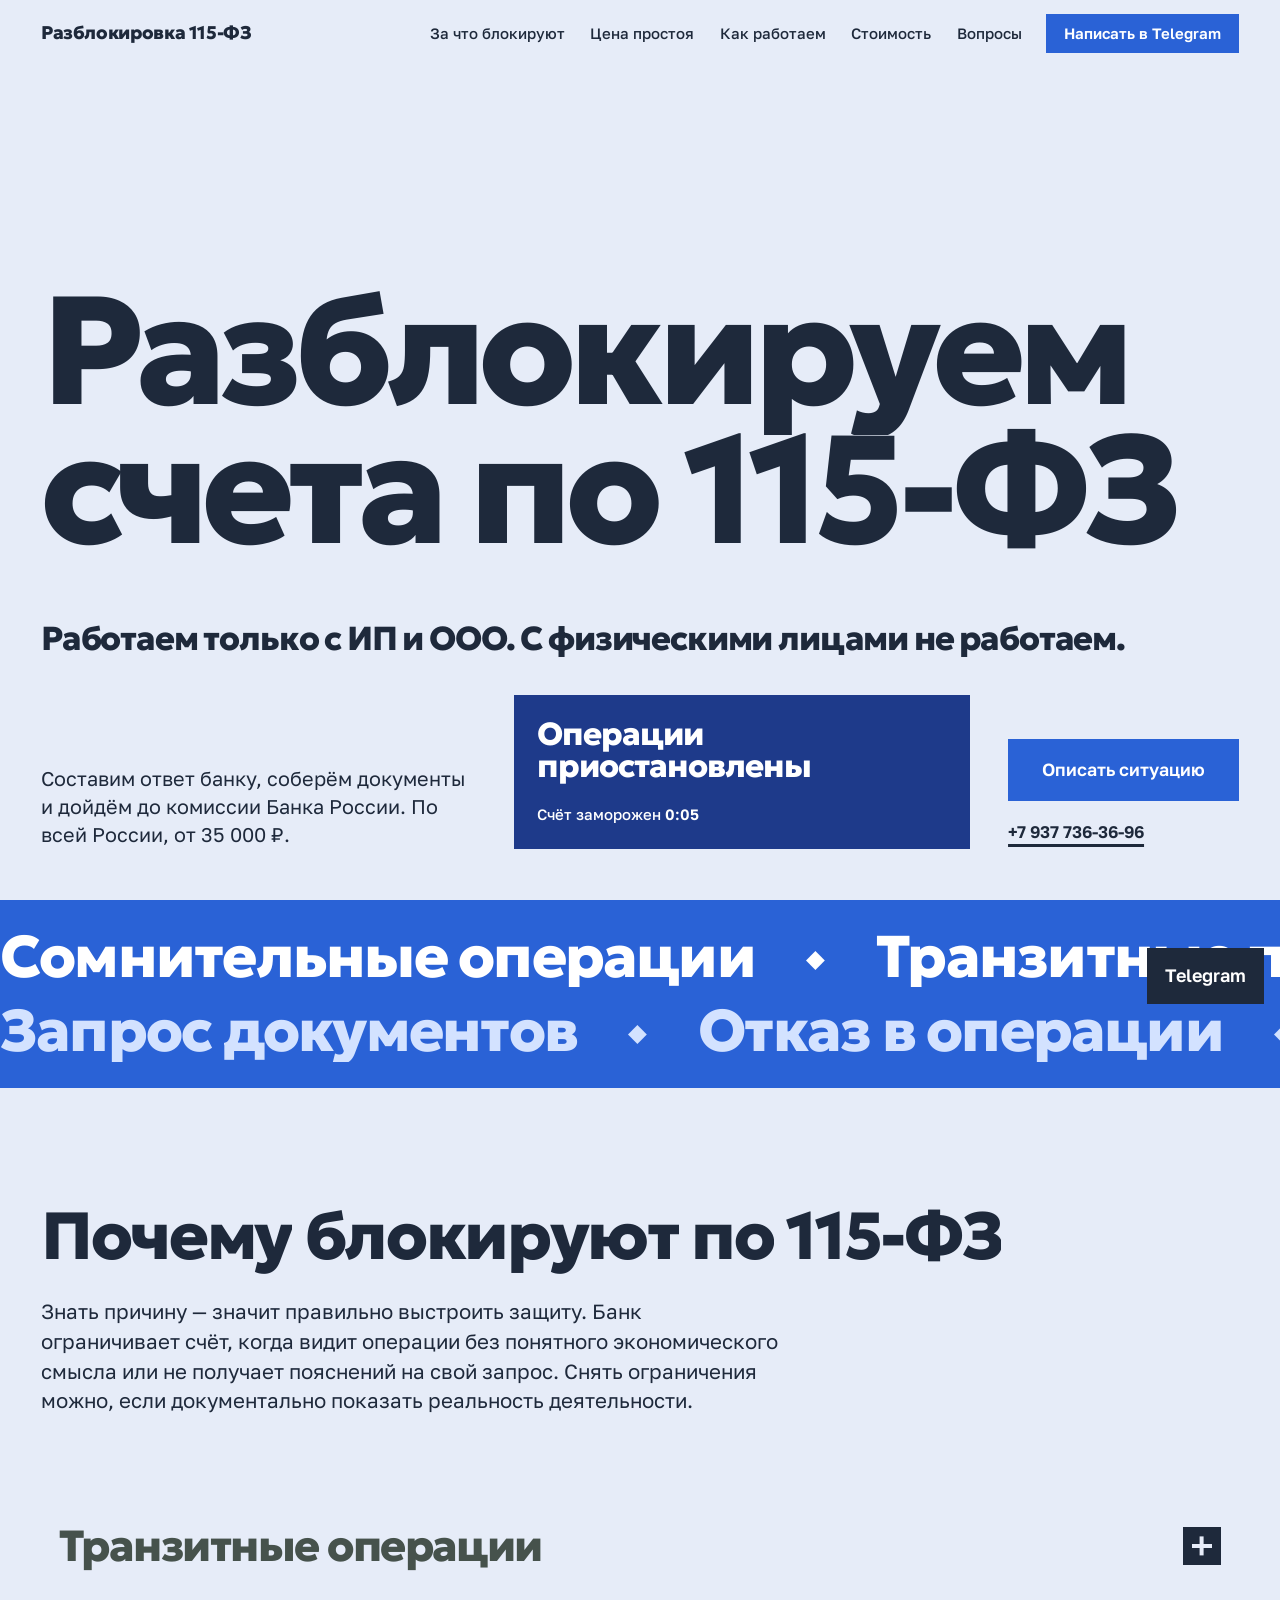
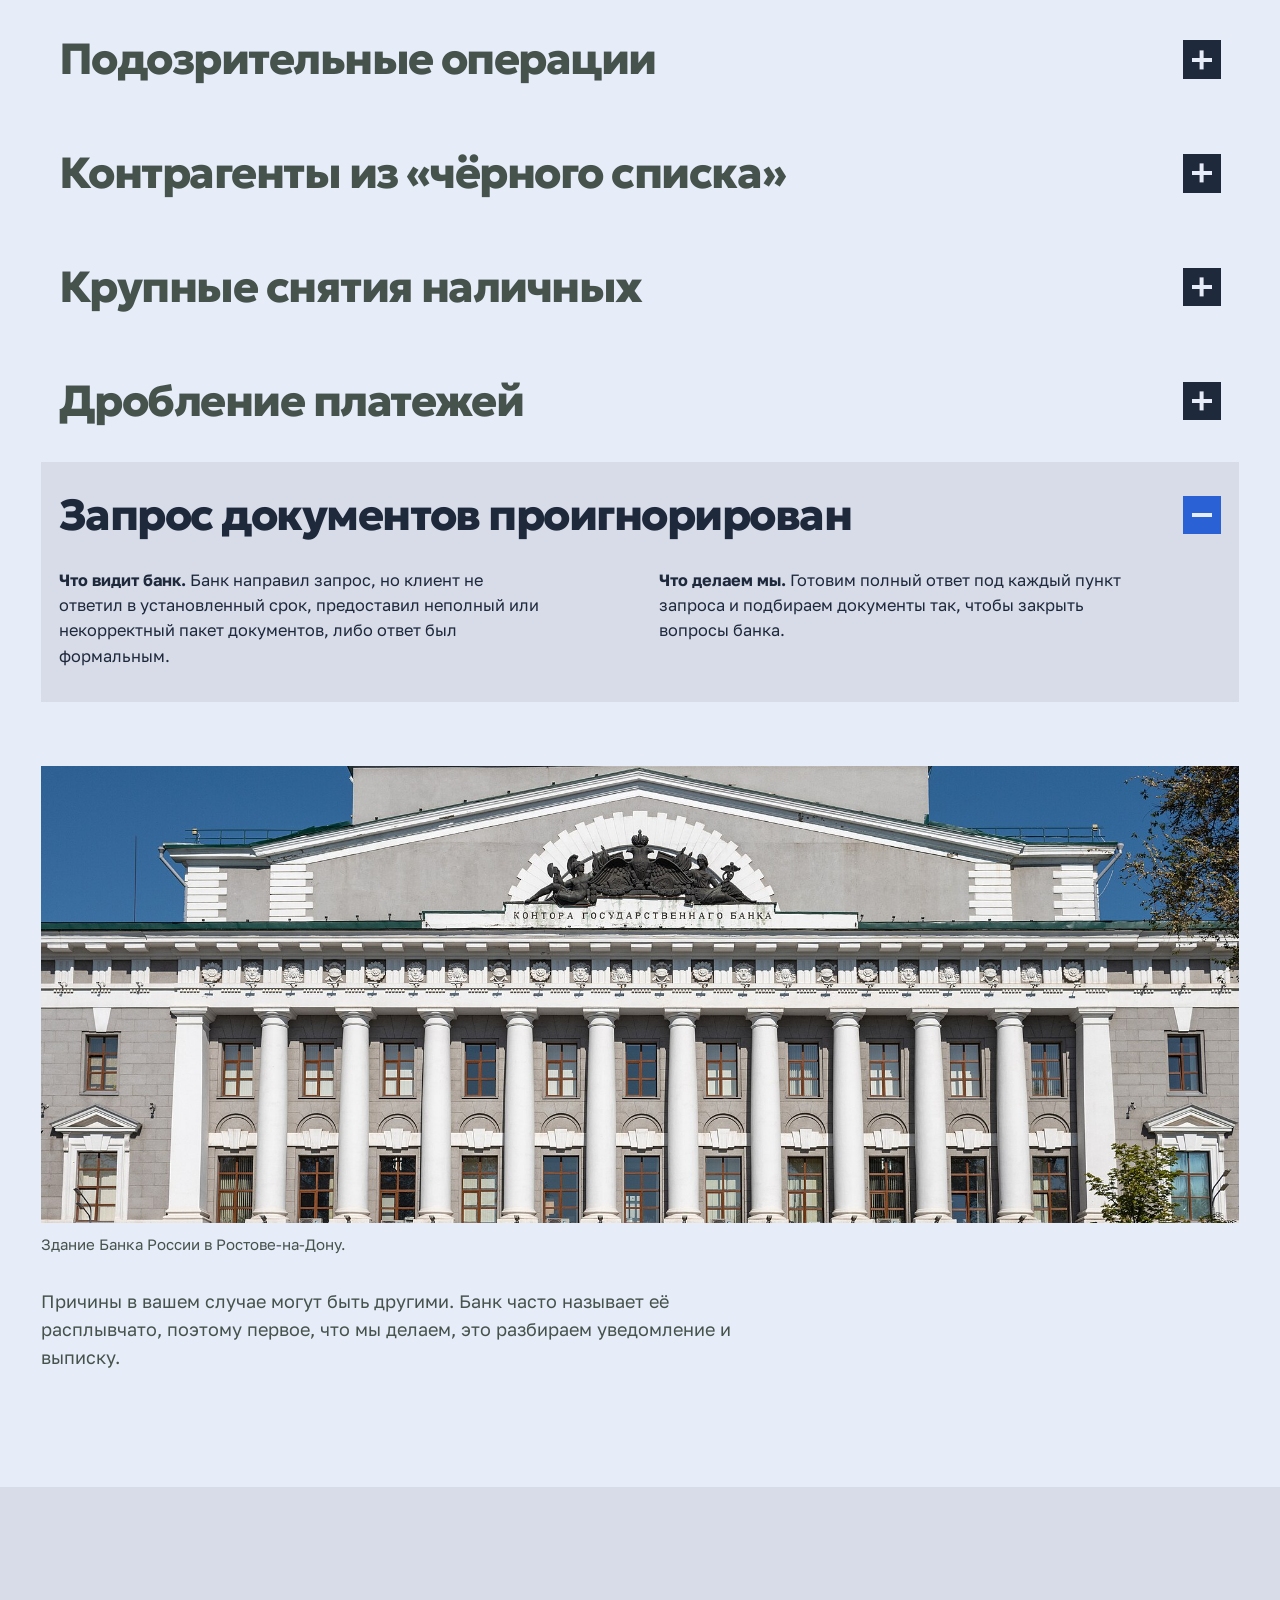
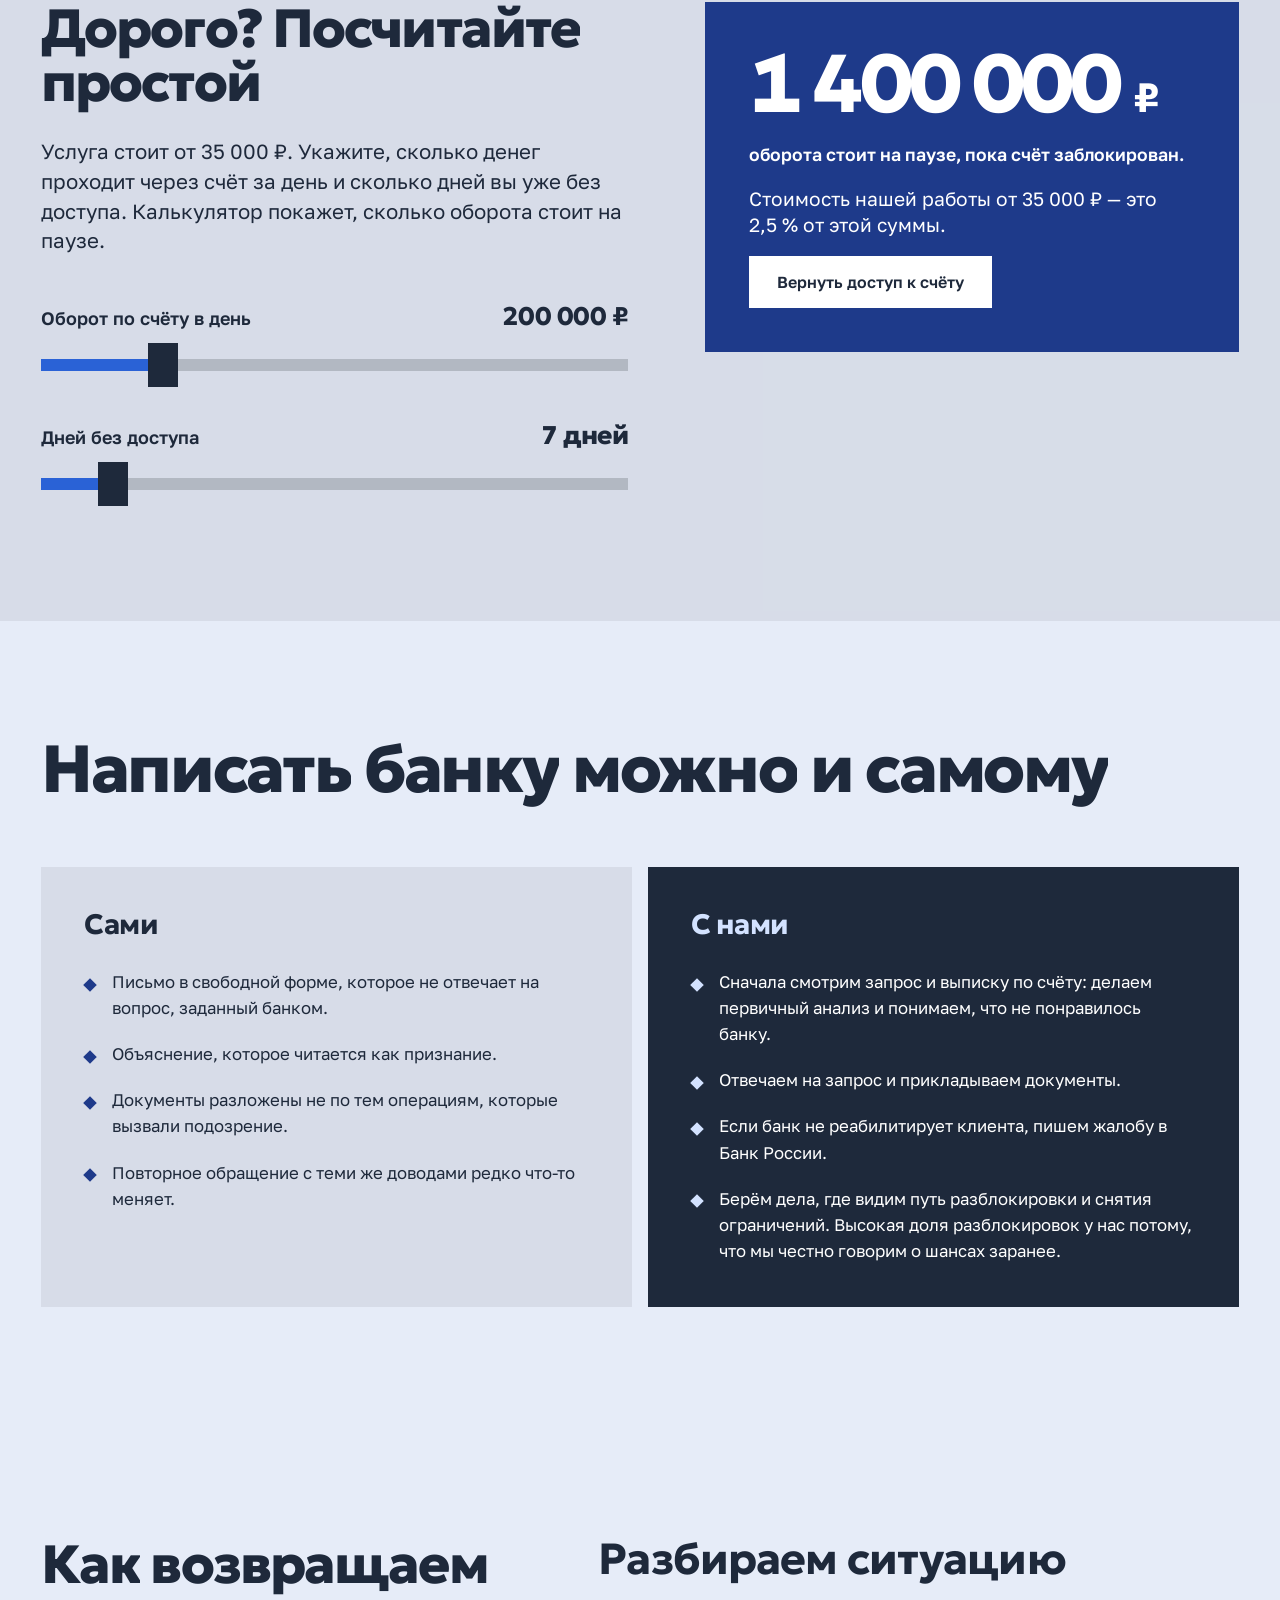
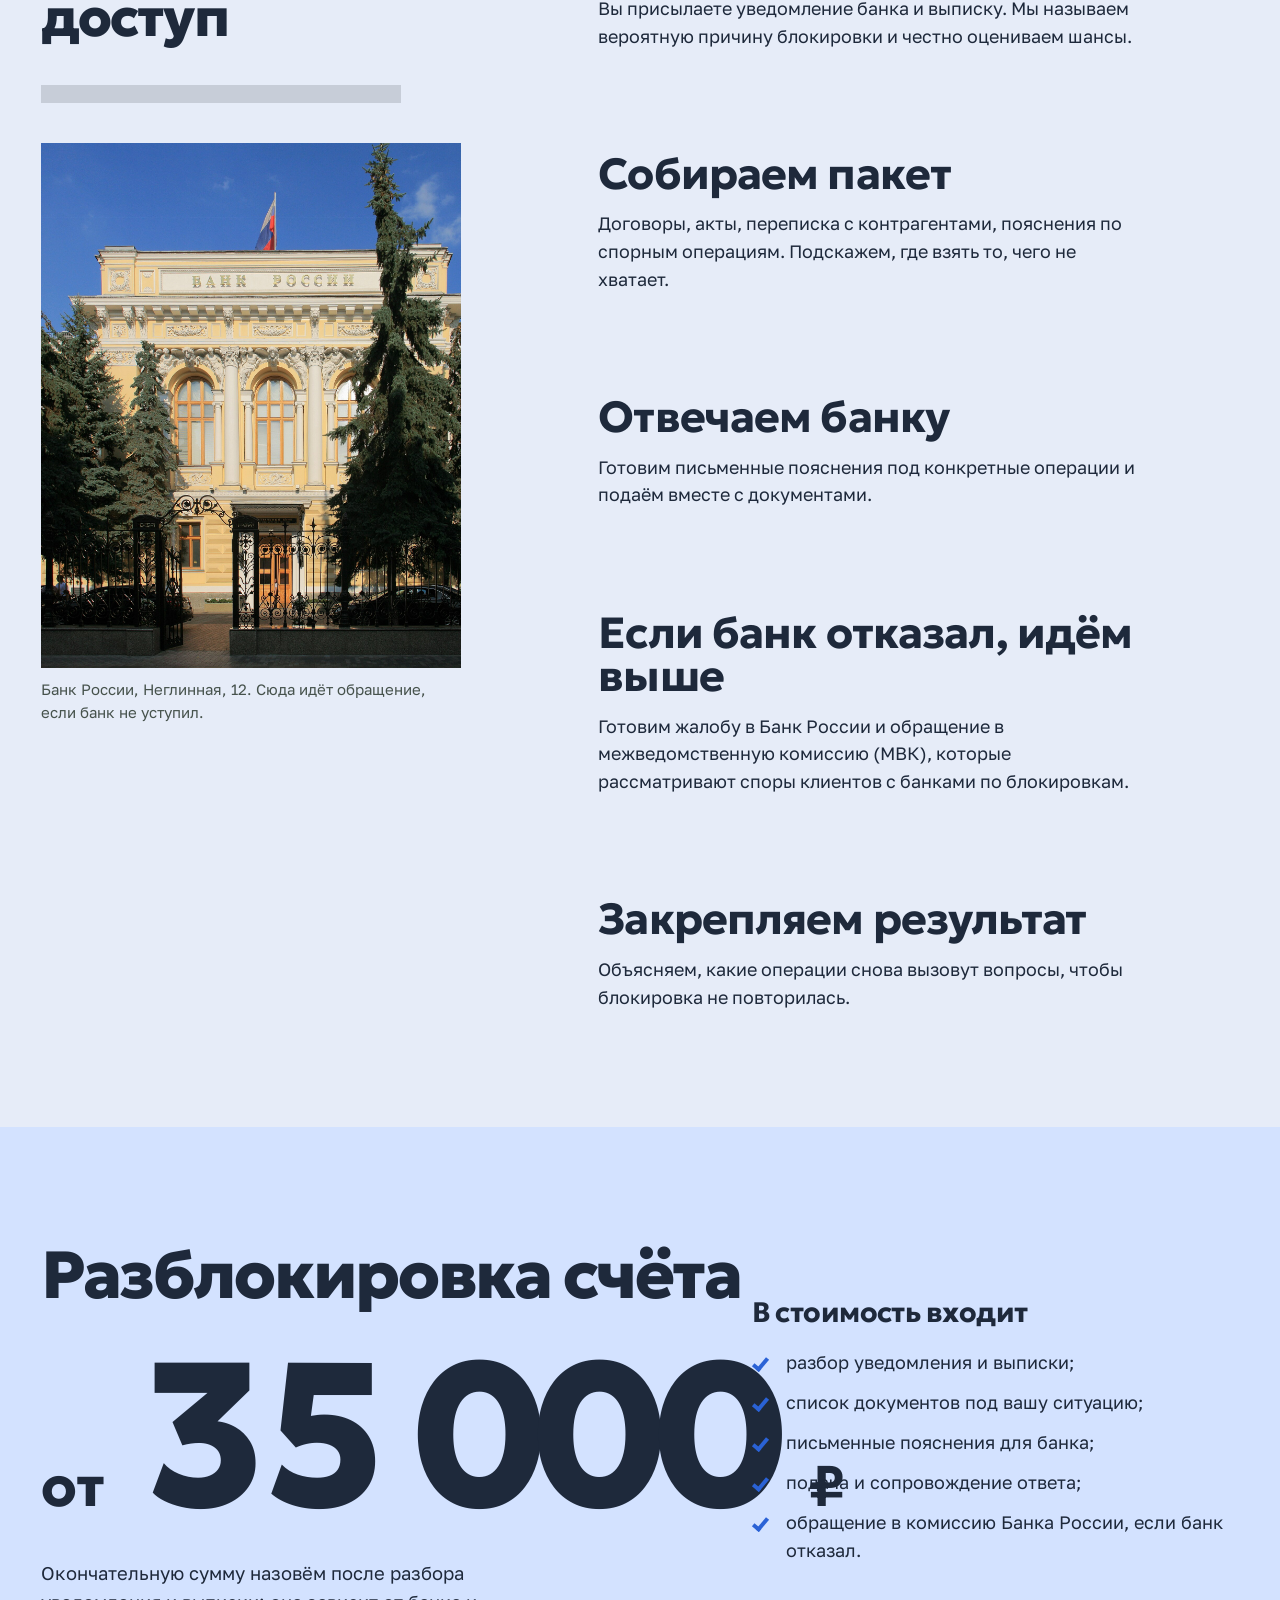
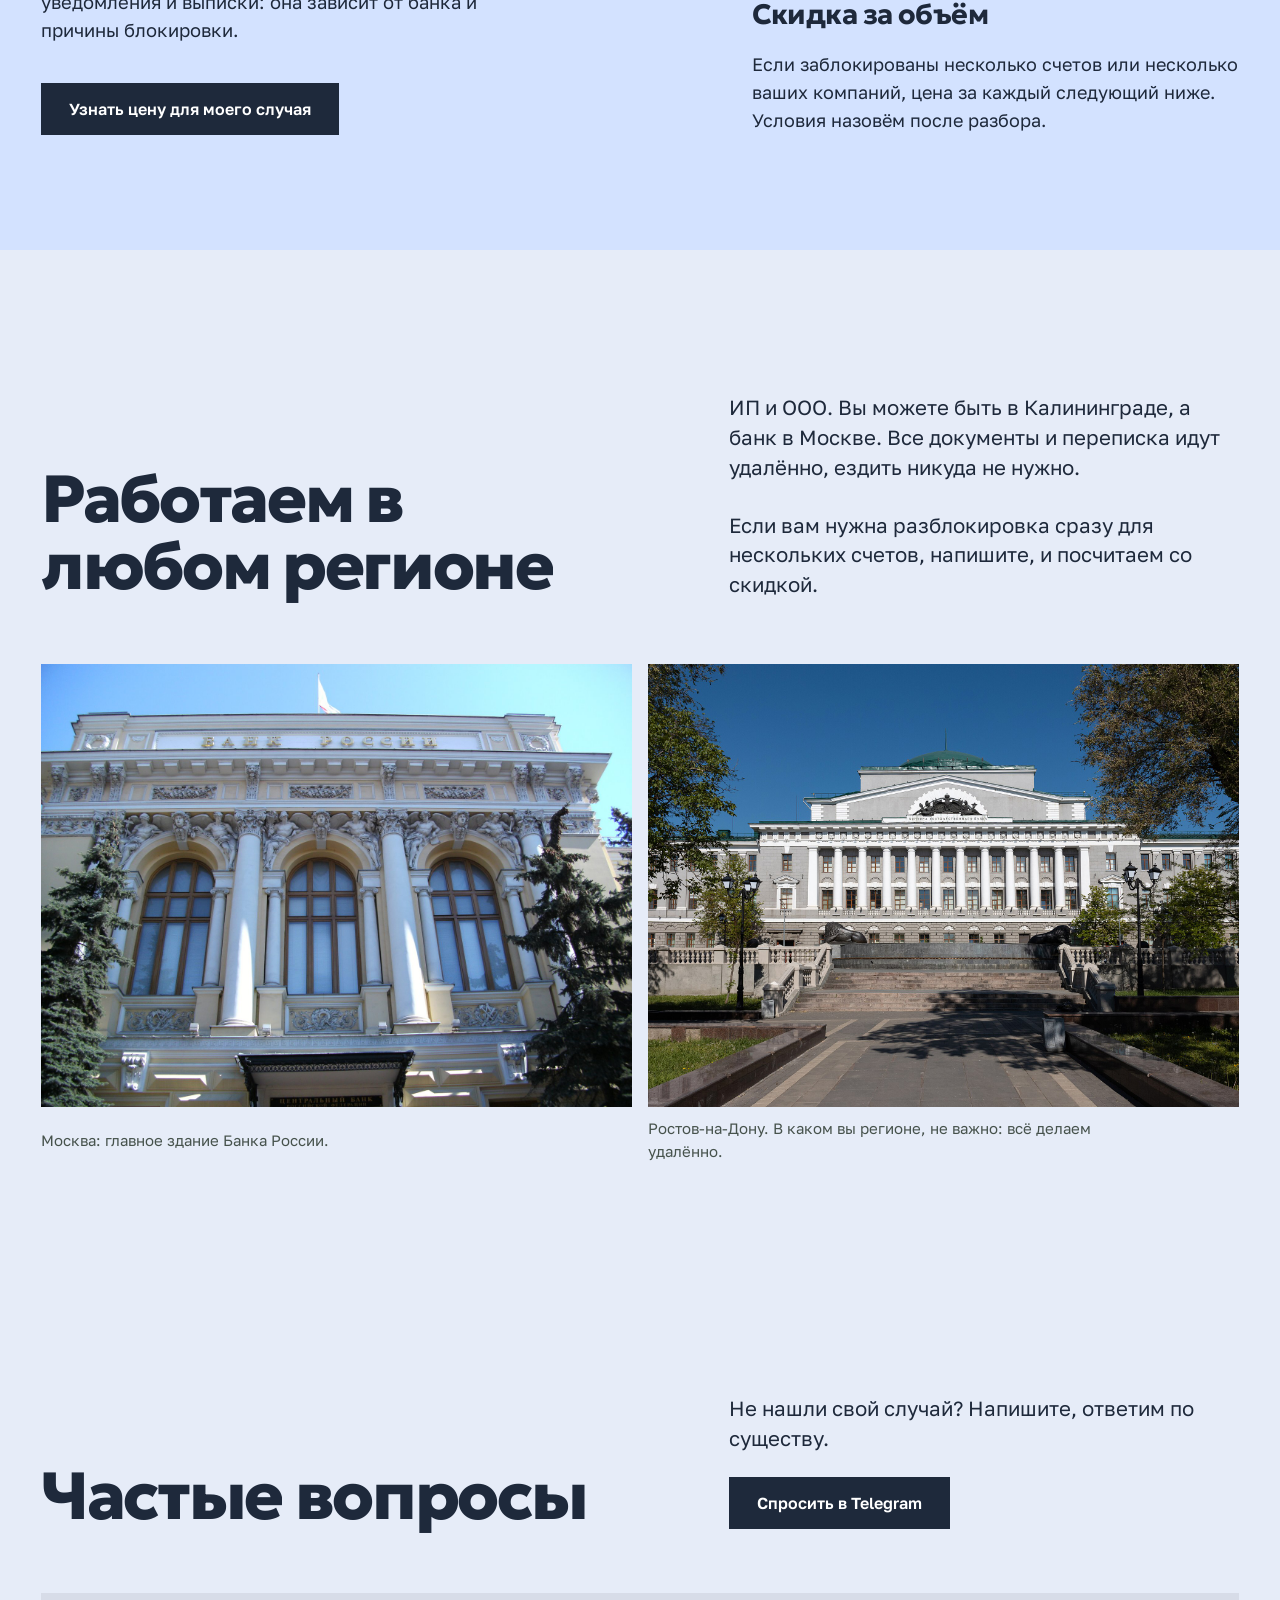
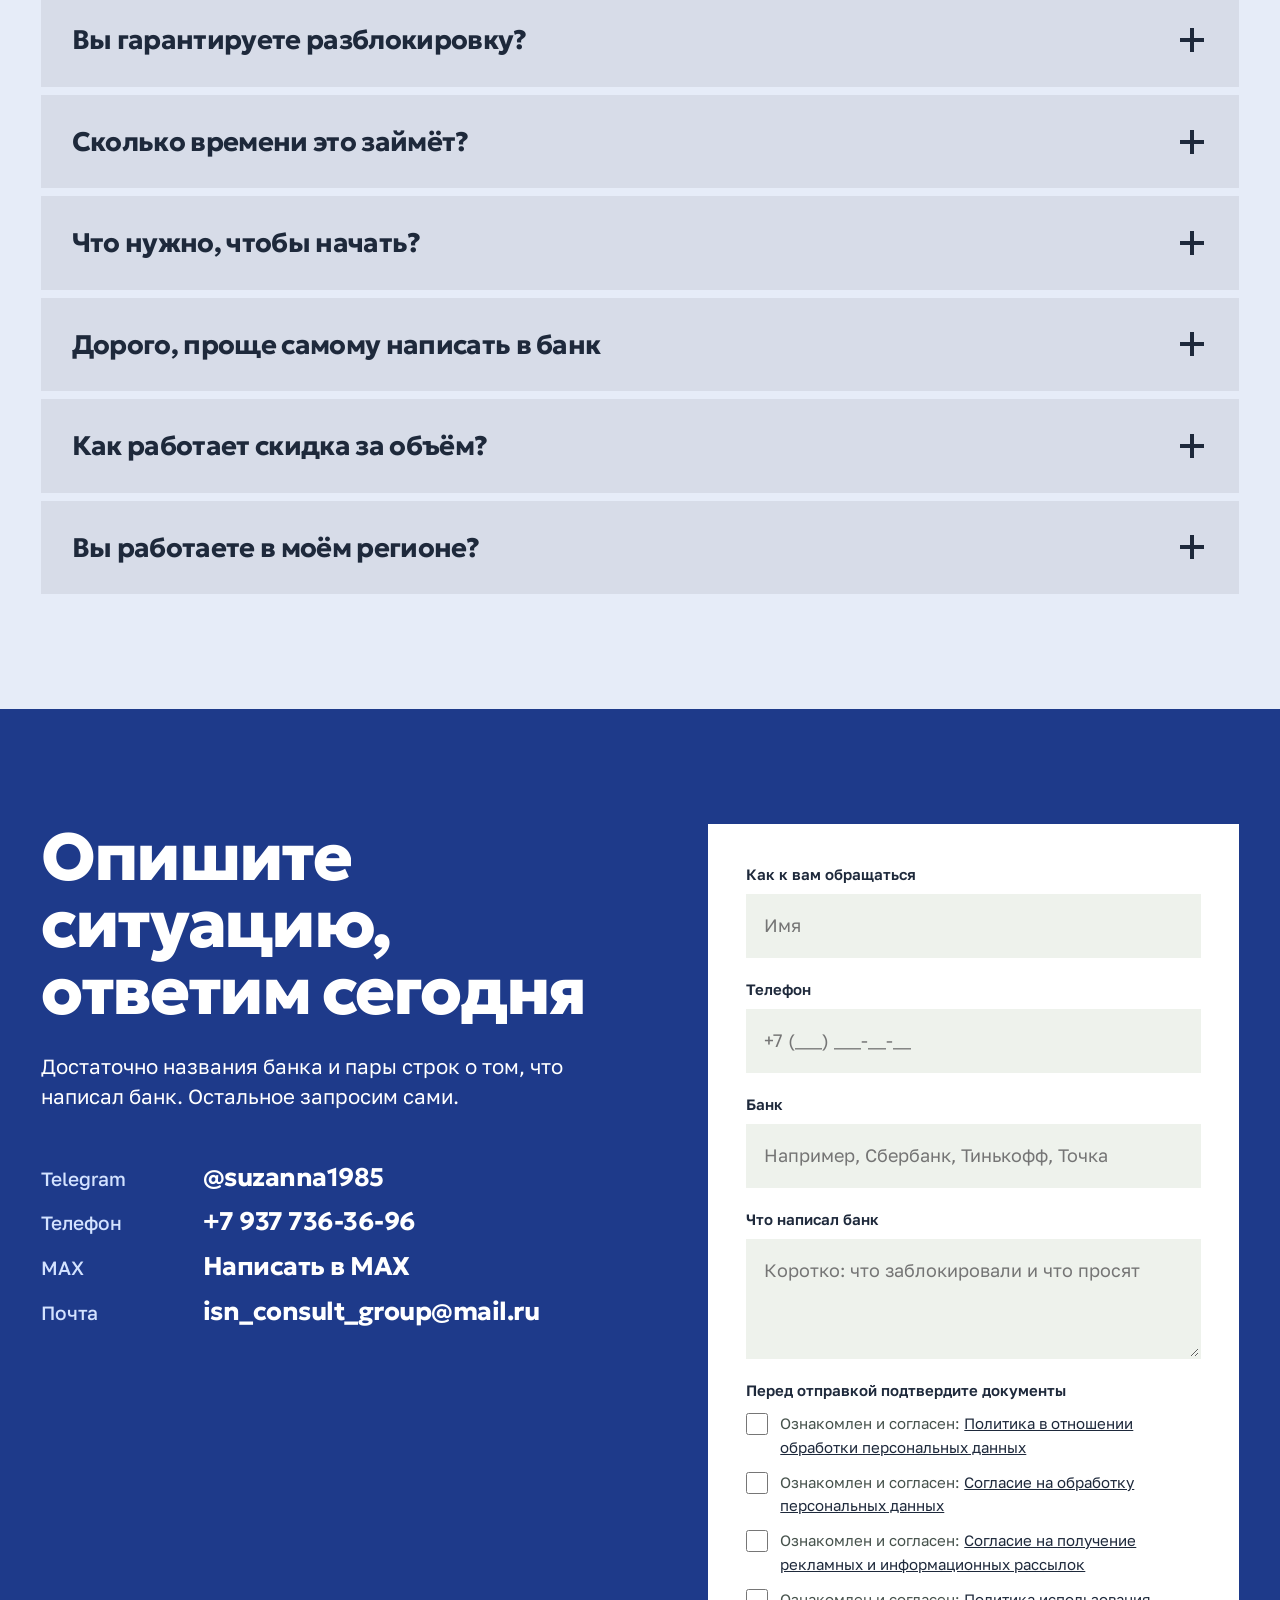
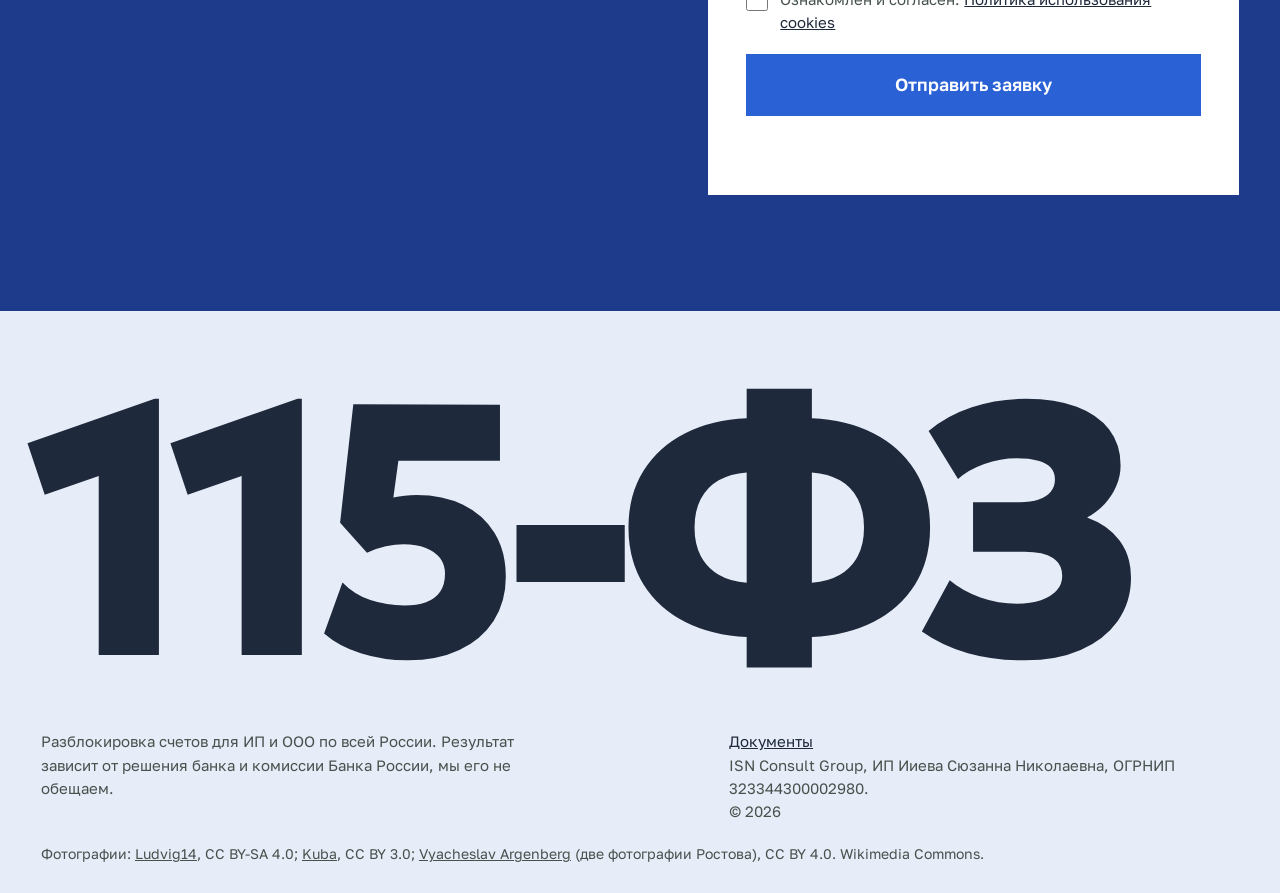
==== commit 40da2bc8: "4 реальных документа с сайта клиента, ссылка MAX, почта" ====
--- a/index.html
+++ b/index.html
@@ -328,7 +328,8 @@
         <ul class="contacts">
           <li><span>Telegram</span><a data-gate href="https://t.me/suzanna1985" target="_blank" rel="noopener">@suzanna1985</a></li>
           <li><span>Телефон</span><a href="tel:+79377363696">+7 937 736-36-96</a></li>
-          <li><span>MAX</span><b>+7 937 736-36-96</b></li>
+          <li><span>MAX</span><a href="https://max.ru/u/f9LHodD0cOIOEDaAPGdAXS6WVBa1CVfbHOVElhCmkZ0OWowakOCMSlAGCYQ" target="_blank" rel="noopener">Написать в MAX</a></li>
+          <li><span>Почта</span><a href="mailto:isn_consult_group@mail.ru">isn_consult_group@mail.ru</a></li>
         </ul>
       </div>
 
@@ -339,10 +340,10 @@
         <label class="fld"><span>Банк</span><input type="text" name="bank" placeholder="Например, Сбербанк, Тинькофф, Точка"></label>
         <label class="fld"><span>Что написал банк</span><textarea name="comment" rows="3" placeholder="Коротко: что заблокировали и что просят"></textarea></label>
         <fieldset class="docs"><legend>Перед отправкой подтвердите документы</legend>
-<label class="doc-chk"><input type="checkbox" class="formdoc" required><span>Ознакомлен и согласен: <a href="privacy.html#policy" target="_blank" rel="noopener">Политика конфиденциальности</a></span></label>
+<label class="doc-chk"><input type="checkbox" class="formdoc" required><span>Ознакомлен и согласен: <a href="privacy.html#policy" target="_blank" rel="noopener">Политика в отношении обработки персональных данных</a></span></label>
 <label class="doc-chk"><input type="checkbox" class="formdoc" required><span>Ознакомлен и согласен: <a href="privacy.html#consent" target="_blank" rel="noopener">Согласие на обработку персональных данных</a></span></label>
-<label class="doc-chk"><input type="checkbox" class="formdoc" required><span>Ознакомлен и согласен: <a href="privacy.html#messages" target="_blank" rel="noopener">Согласие на получение информационных сообщений</a></span></label>
-<label class="doc-chk"><input type="checkbox" class="formdoc" required><span>Ознакомлен и согласен: <a href="privacy.html#terms" target="_blank" rel="noopener">Пользовательское соглашение</a></span></label>
+<label class="doc-chk"><input type="checkbox" class="formdoc" required><span>Ознакомлен и согласен: <a href="privacy.html#messages" target="_blank" rel="noopener">Согласие на получение рекламных и информационных рассылок</a></span></label>
+<label class="doc-chk"><input type="checkbox" class="formdoc" required><span>Ознакомлен и согласен: <a href="privacy.html#cookies" target="_blank" rel="noopener">Политика использования cookies</a></span></label>
 </fieldset>
         <button class="btn btn--lg" type="submit">Отправить заявку</button>
         <p class="form__msg" id="formMsg" role="status"></p>
@@ -356,7 +357,7 @@
     <p class="footer__big" aria-hidden="true">115-ФЗ</p>
     <div class="footer__row">
       <p>Разблокировка счетов для ИП и ООО по всей России. Результат зависит от решения банка и комиссии Банка России, мы его не обещаем.</p>
-      <p><a href="privacy.html">Политика конфиденциальности</a><br>ISN Consult Group, ИП Ииева Сюзанна Николаевна, ИНН 526021058560, г. Волгоград. Тексты документов будут добавлены после переноса сайта на домен.<br>© <span id="year">2026</span></p>
+      <p><a href="privacy.html">Документы</a><br>ISN Consult Group, ИП Ииева Сюзанна Николаевна, ОГРНИП 323344300002980.<br>© <span id="year">2026</span></p>
     </div>
     <p class="credits">Фотографии: <a href="https://commons.wikimedia.org/wiki/File:Moscow_RussiaCentralBank_M00.jpg">Ludvig14</a>, CC BY-SA 4.0; <a href="https://commons.wikimedia.org/wiki/File:%D0%91%D0%B0%D0%BD%D0%BA_%D0%A0%D0%BE%D1%81%D1%81%D0%B8%D0%B8_2009.JPG">Kuba</a>, CC BY 3.0; <a href="https://commons.wikimedia.org/wiki/File:Rostov-on-Don,_State_Bank_Building,_Central_Bank,_Russia.jpg">Vyacheslav Argenberg</a> (две фотографии Ростова), CC BY 4.0. Wikimedia Commons.</p>
   </div>
@@ -366,10 +367,10 @@
   <h2 class="gate__h" id="gateH">Сначала подтвердите документы</h2>
   <p class="gate__t">Чтобы написать нам, отметьте все четыре пункта. Это нужно один раз.</p>
   <div class="docs">
-<label class="doc-chk"><input type="checkbox" class="gatedoc" required><span>Ознакомлен и согласен: <a href="privacy.html#policy" target="_blank" rel="noopener">Политика конфиденциальности</a></span></label>
+<label class="doc-chk"><input type="checkbox" class="gatedoc" required><span>Ознакомлен и согласен: <a href="privacy.html#policy" target="_blank" rel="noopener">Политика в отношении обработки персональных данных</a></span></label>
 <label class="doc-chk"><input type="checkbox" class="gatedoc" required><span>Ознакомлен и согласен: <a href="privacy.html#consent" target="_blank" rel="noopener">Согласие на обработку персональных данных</a></span></label>
-<label class="doc-chk"><input type="checkbox" class="gatedoc" required><span>Ознакомлен и согласен: <a href="privacy.html#messages" target="_blank" rel="noopener">Согласие на получение информационных сообщений</a></span></label>
-<label class="doc-chk"><input type="checkbox" class="gatedoc" required><span>Ознакомлен и согласен: <a href="privacy.html#terms" target="_blank" rel="noopener">Пользовательское соглашение</a></span></label>
+<label class="doc-chk"><input type="checkbox" class="gatedoc" required><span>Ознакомлен и согласен: <a href="privacy.html#messages" target="_blank" rel="noopener">Согласие на получение рекламных и информационных рассылок</a></span></label>
+<label class="doc-chk"><input type="checkbox" class="gatedoc" required><span>Ознакомлен и согласен: <a href="privacy.html#cookies" target="_blank" rel="noopener">Политика использования cookies</a></span></label>
   </div>
   <div class="gate__act">
     <a class="btn" id="gateGo" href="#" target="_blank" rel="noopener" aria-disabled="true">Перейти в Telegram</a>
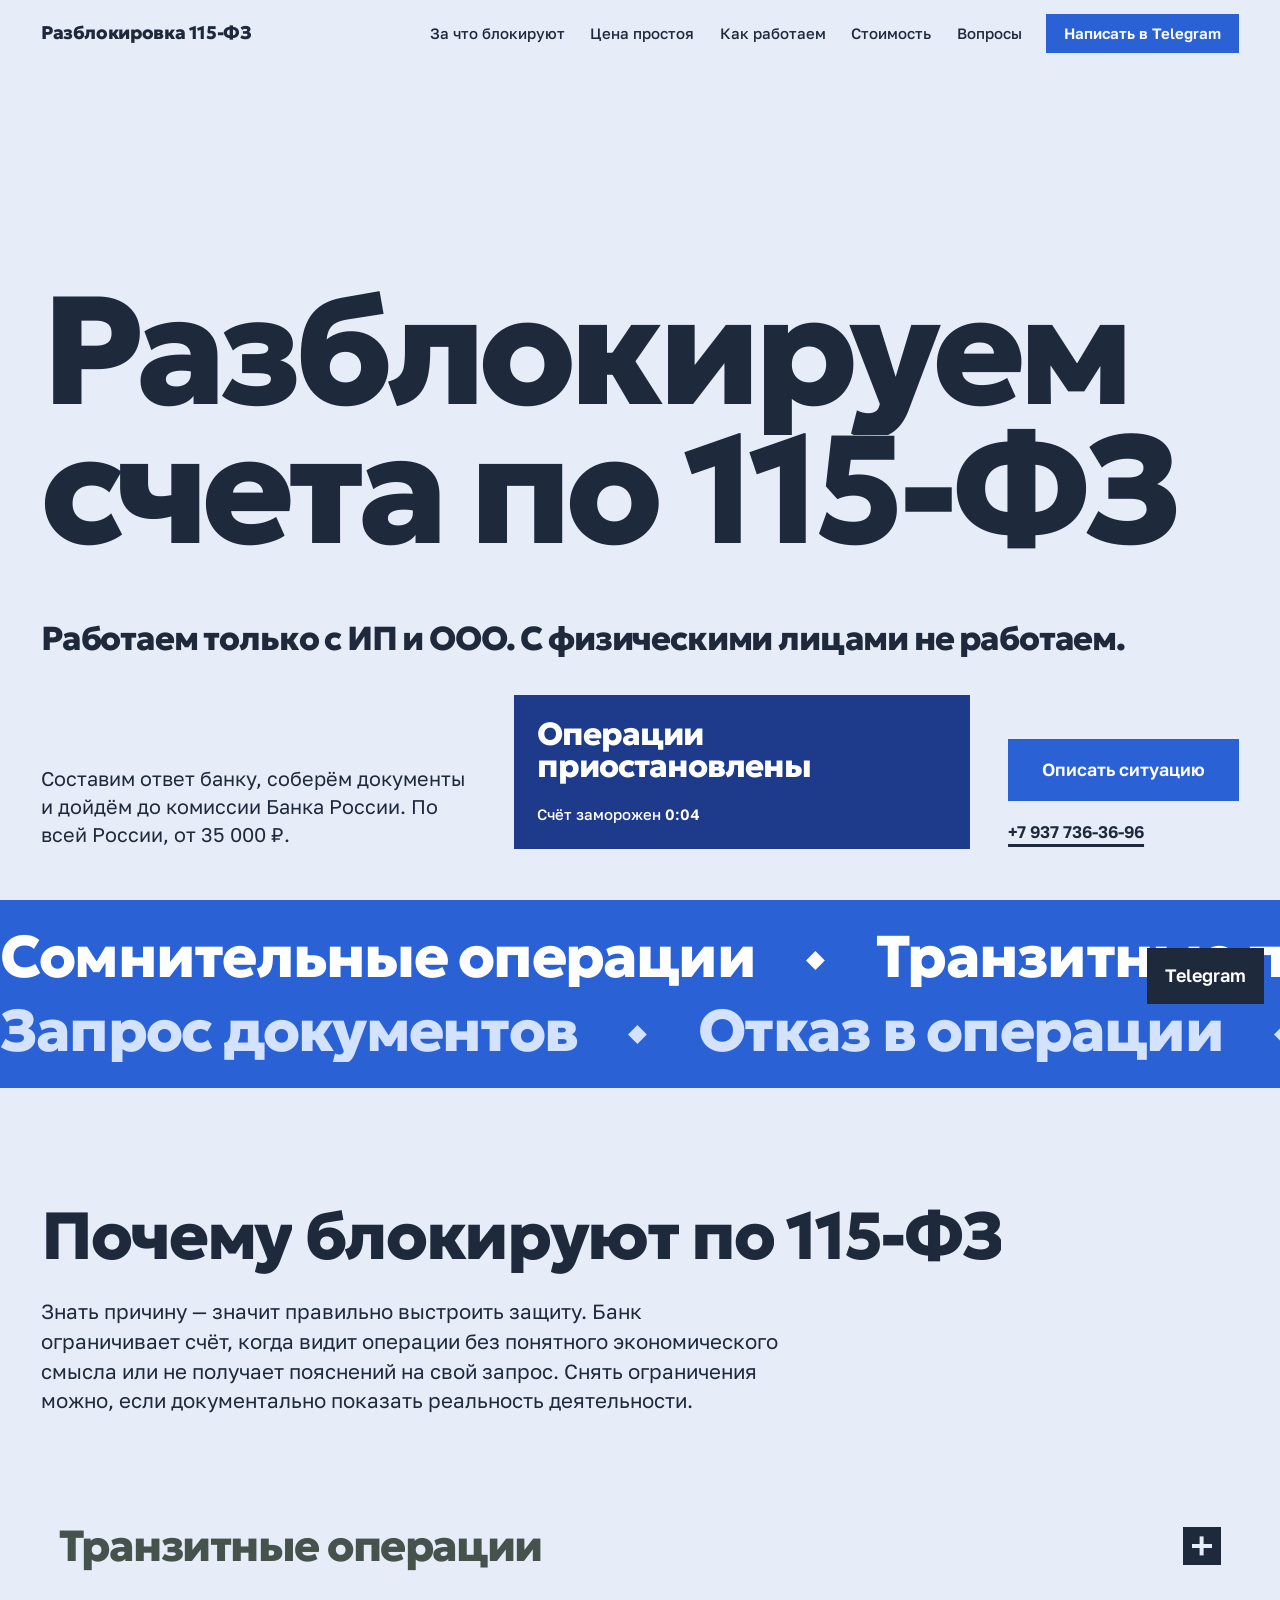
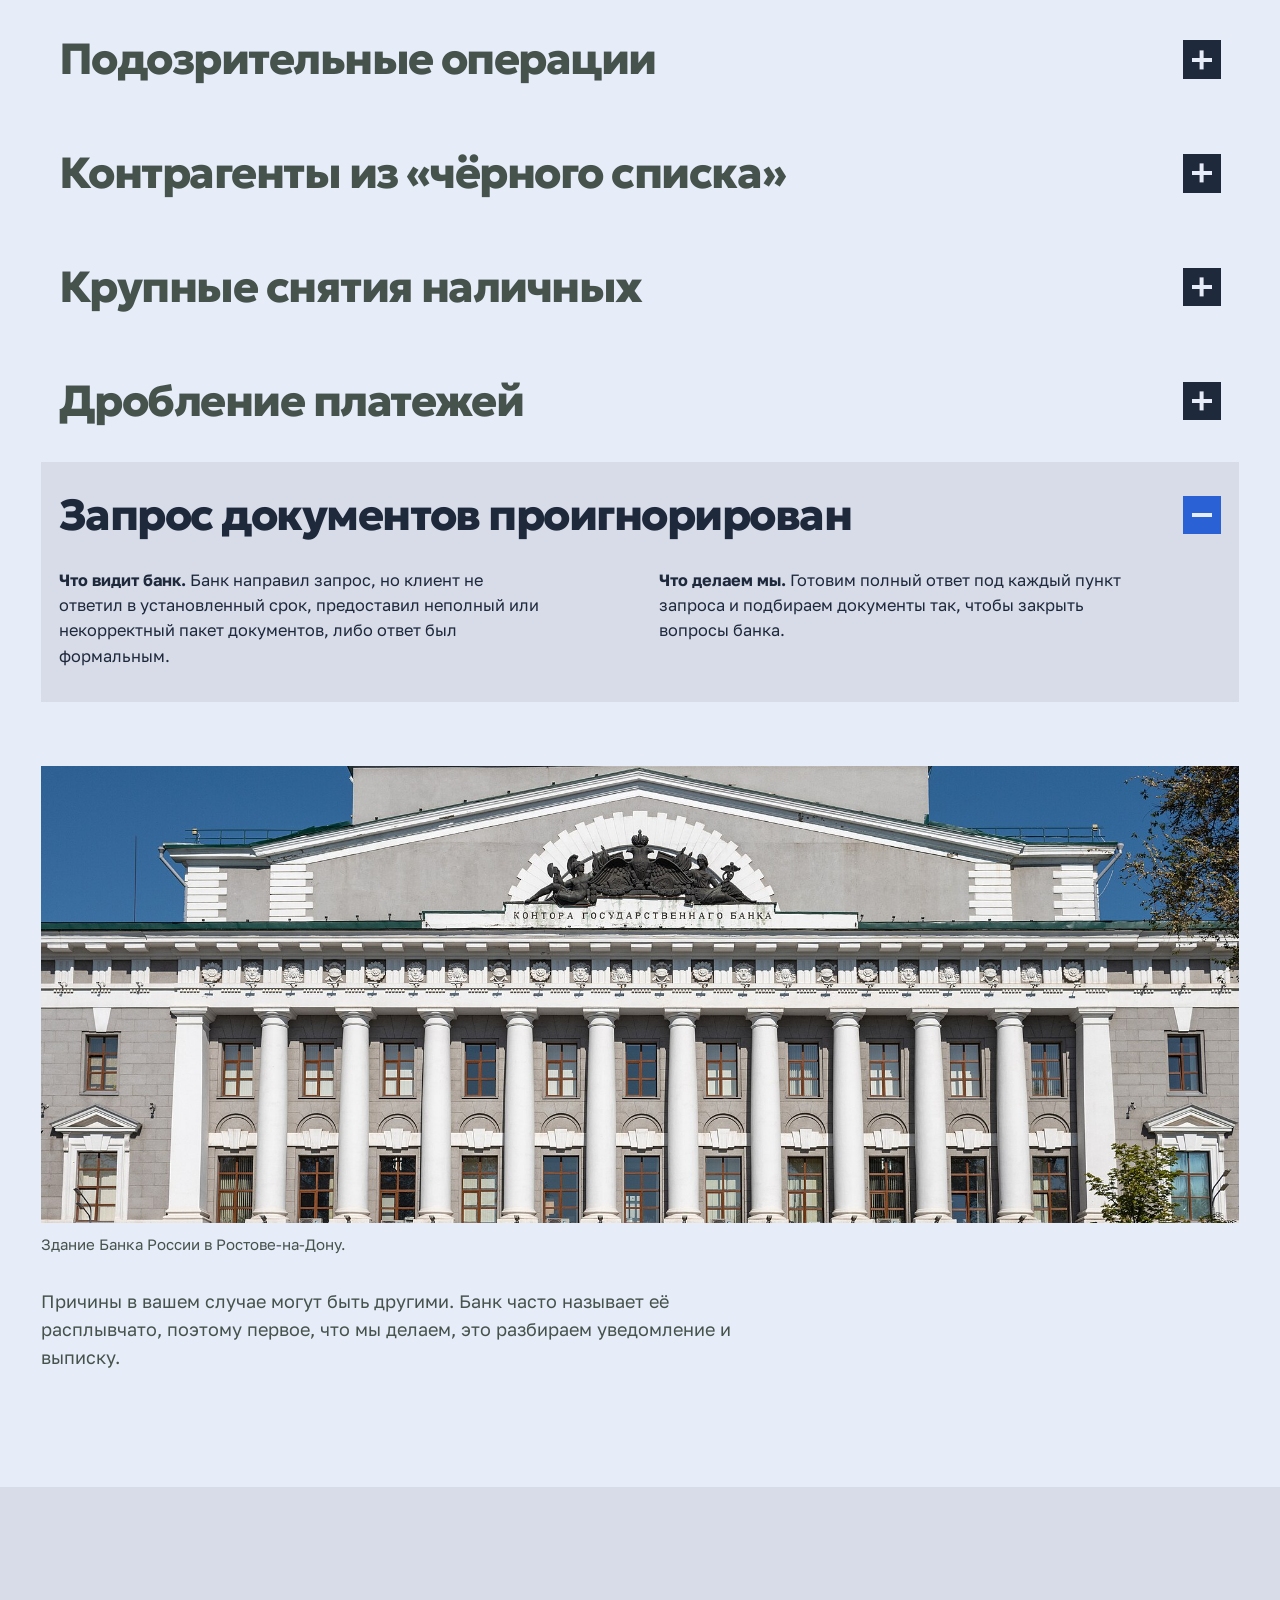
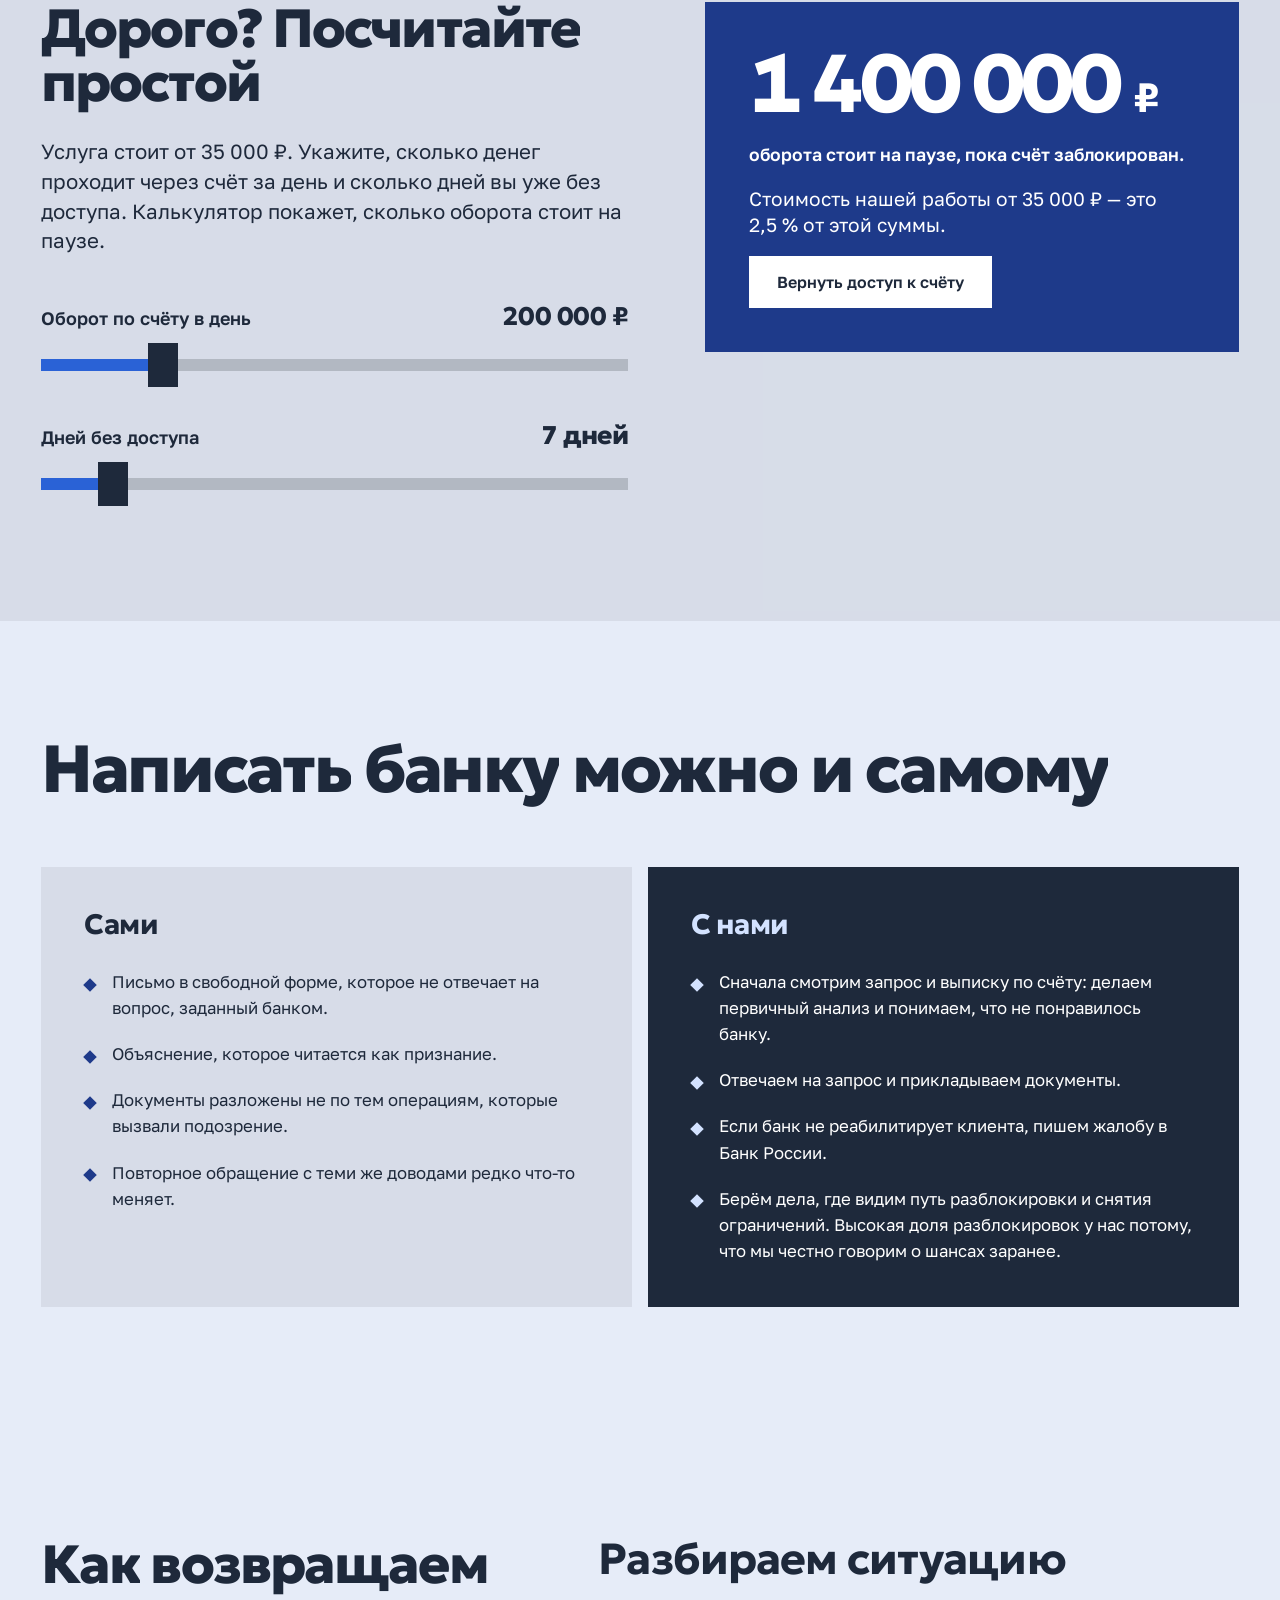
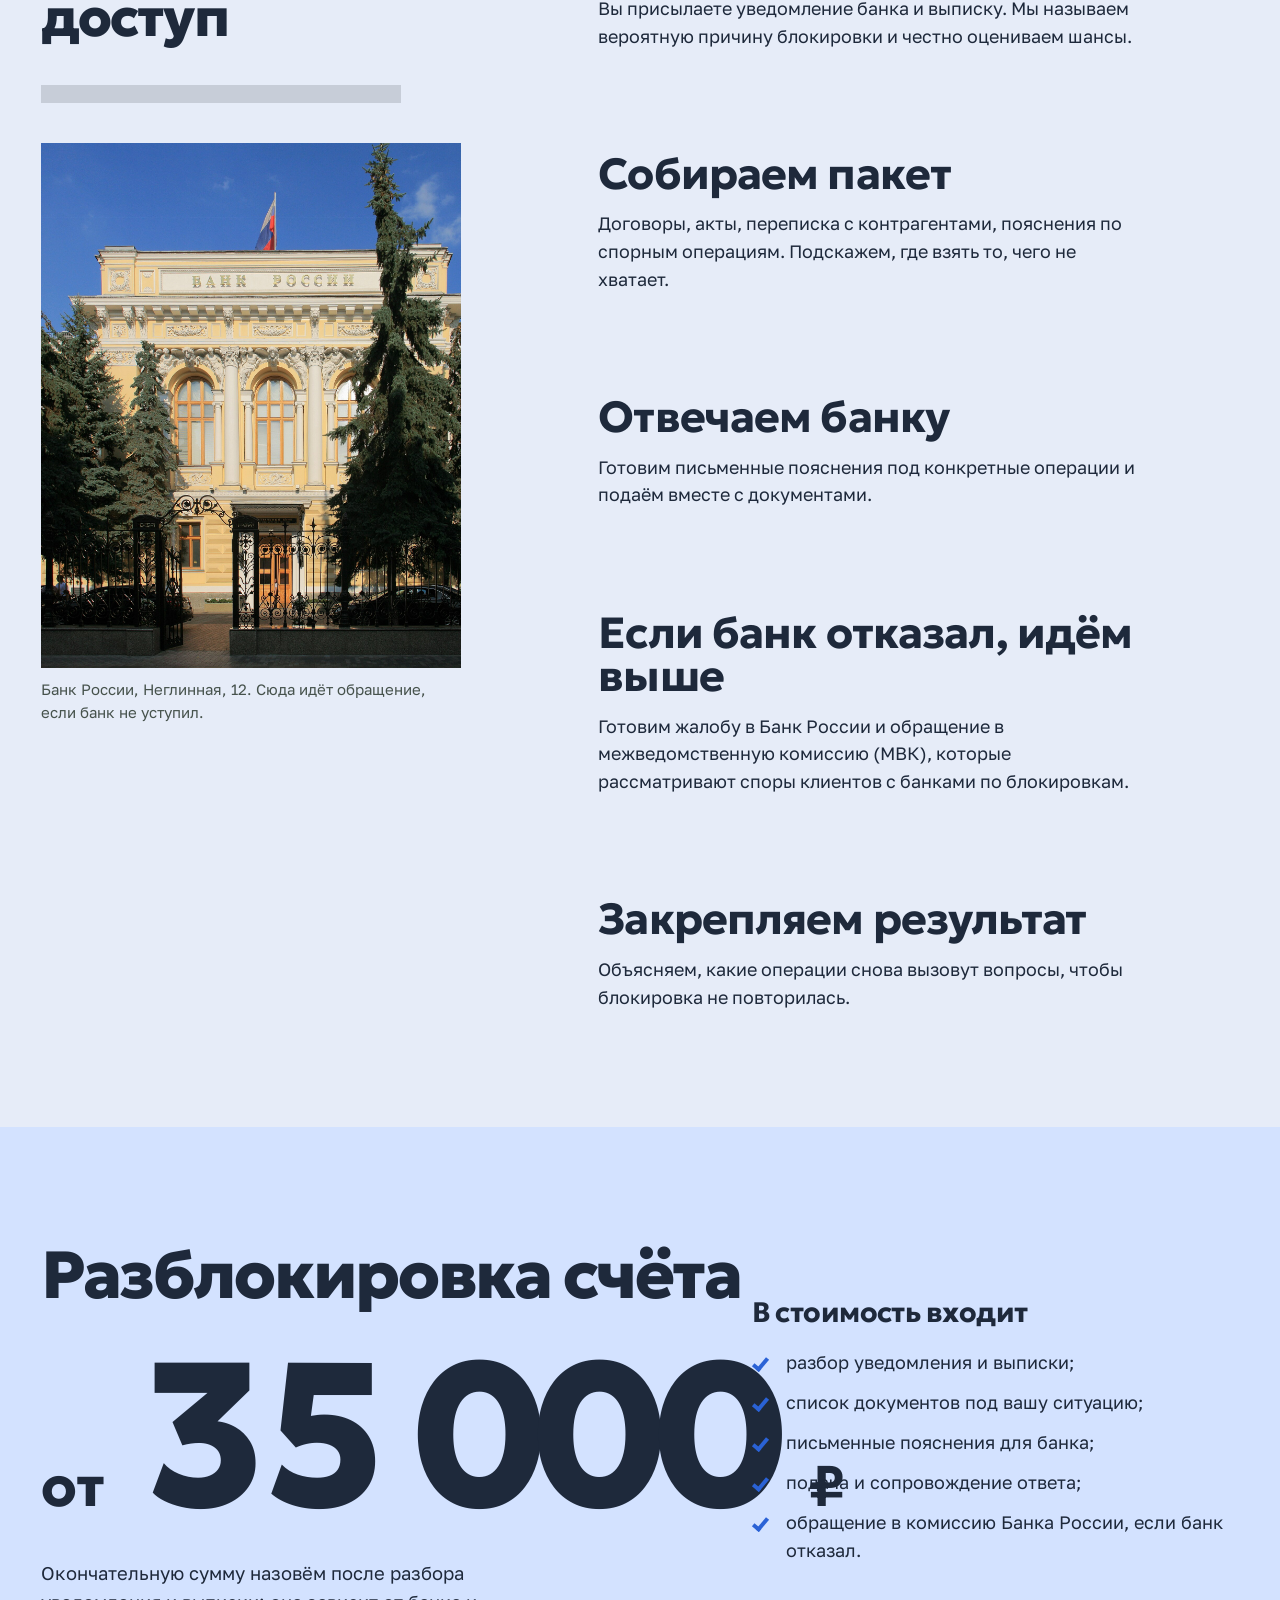
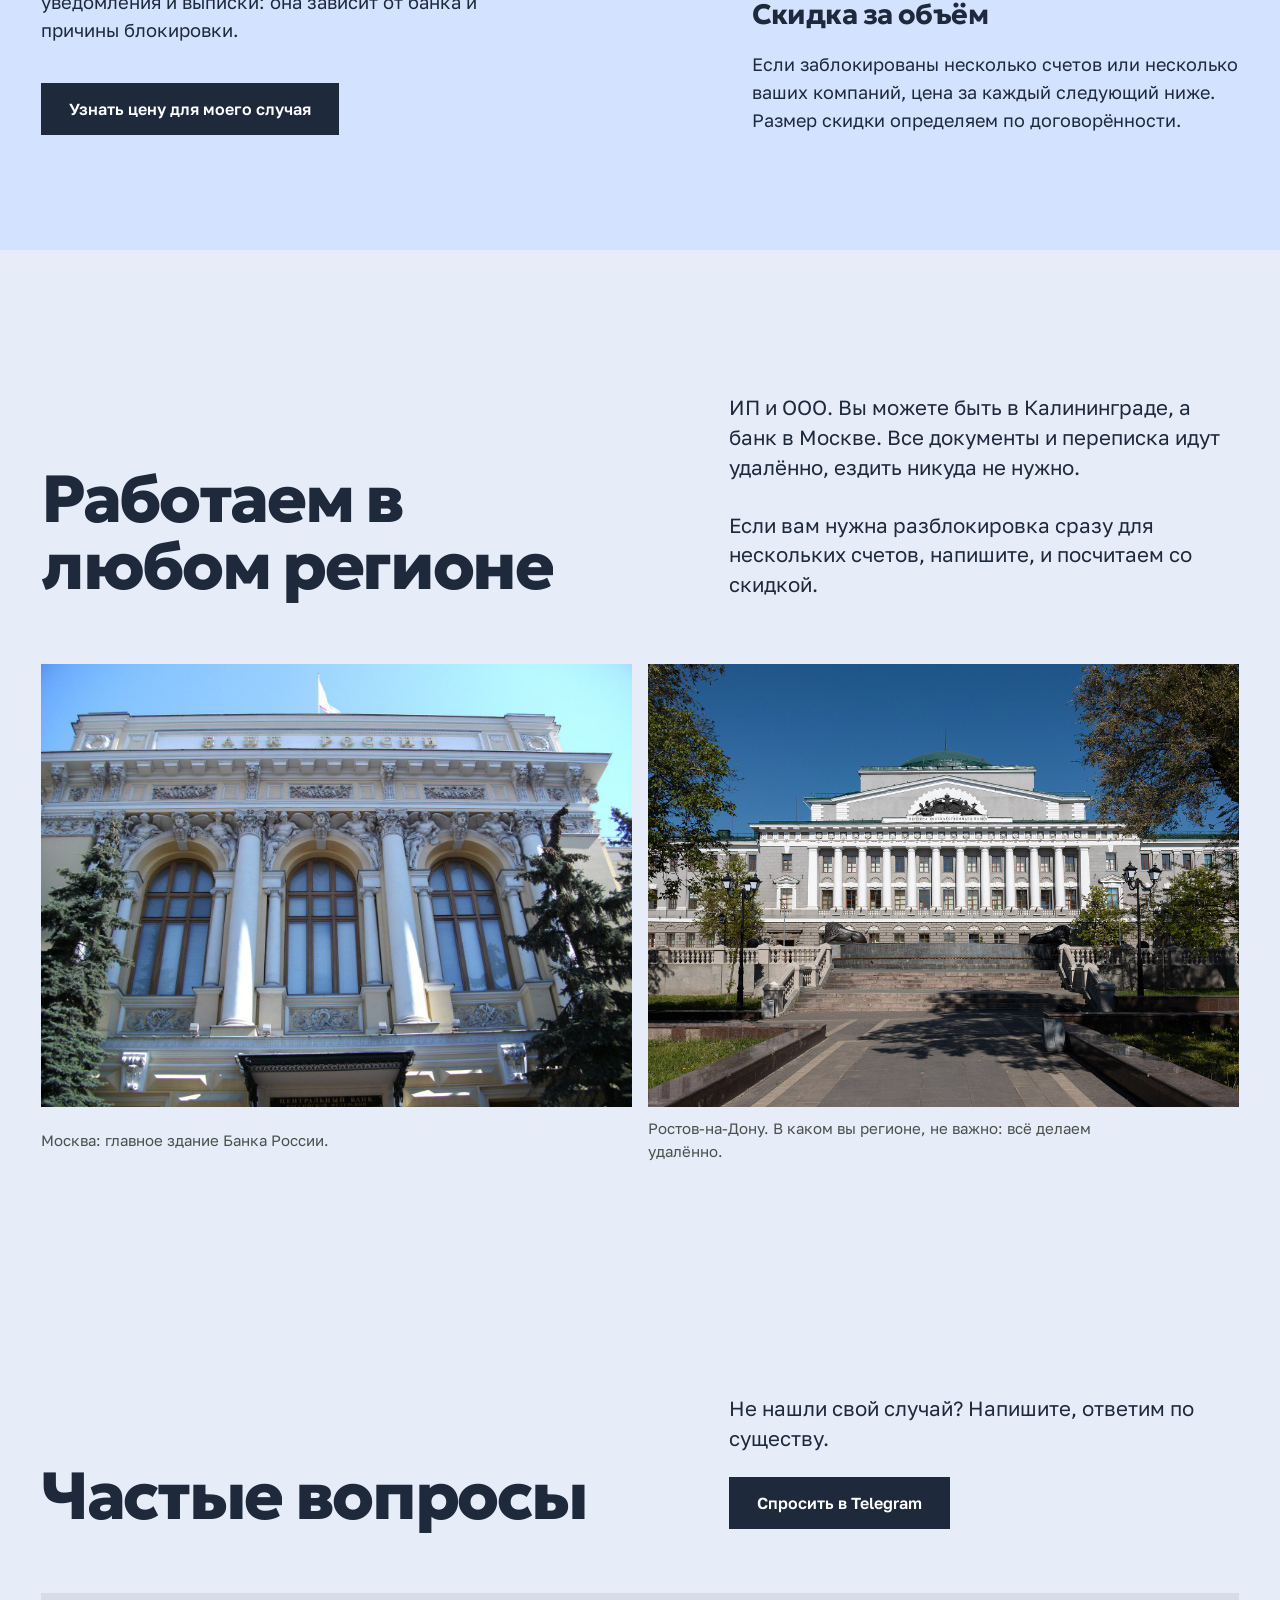
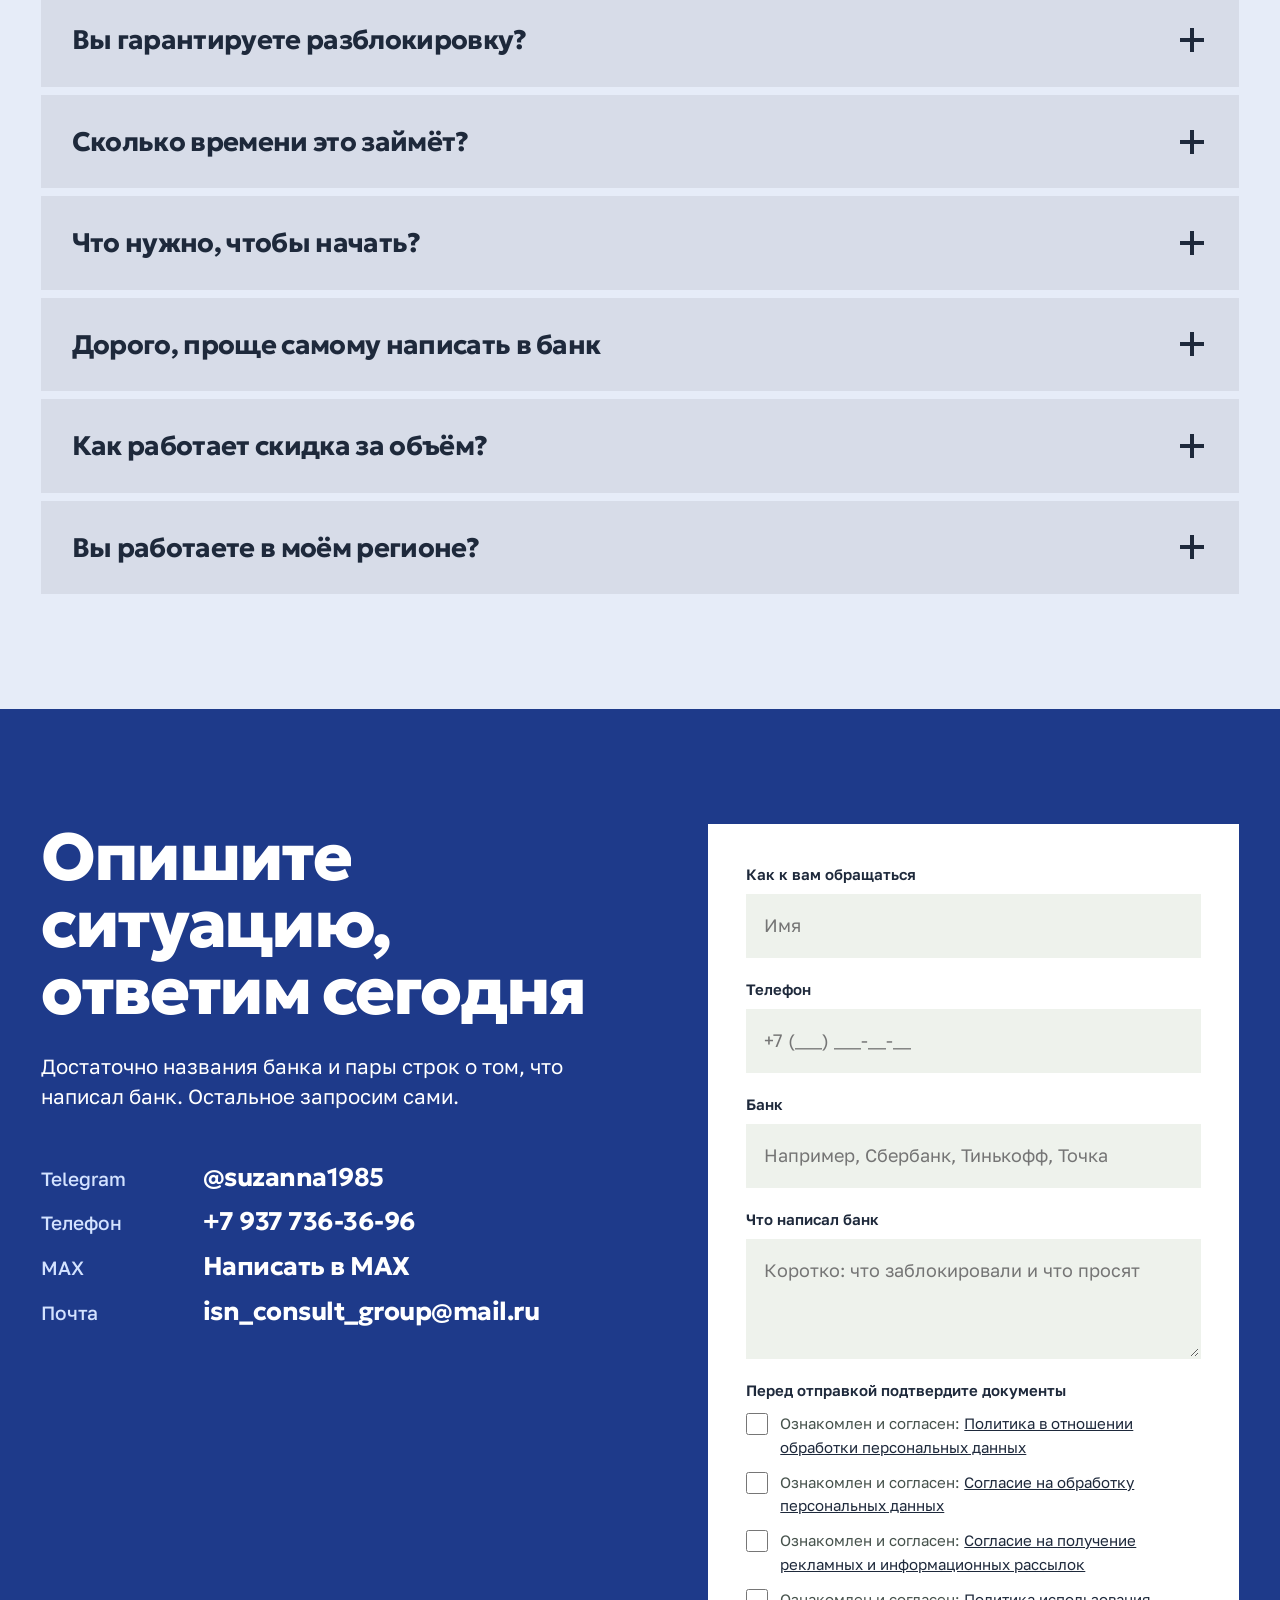
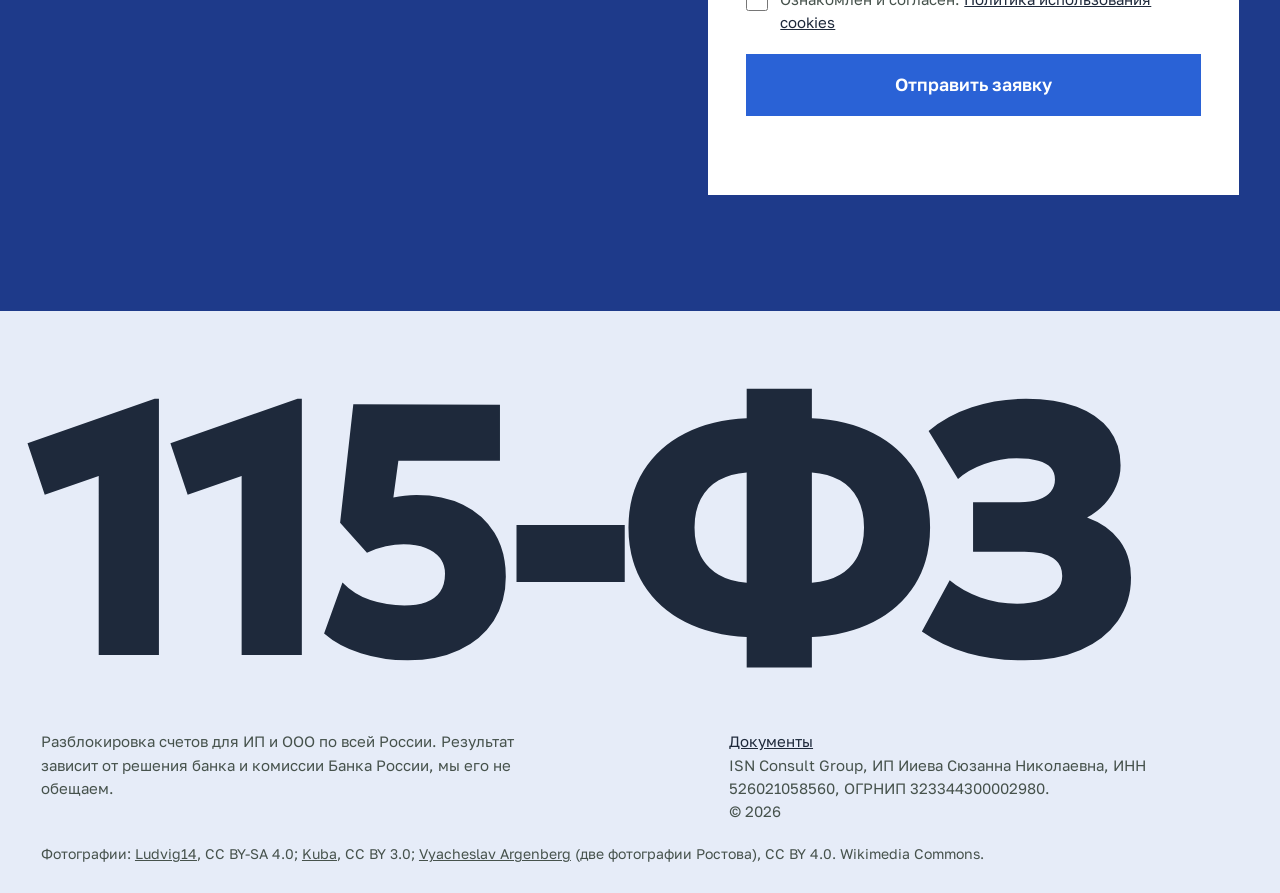
==== commit 8a64bf2c: "правки документов: ИНН, юридической помощи, Рекламная; скидка по договорённости" ====
--- a/index.html
+++ b/index.html
@@ -263,7 +263,7 @@
           <li>обращение в комиссию Банка России, если банк отказал.</li>
         </ul>
         <h3 class="h3 price__disc">Скидка за объём</h3>
-        <p>Если заблокированы несколько счетов или несколько ваших компаний, цена за каждый следующий ниже. Условия назовём после разбора.</p>
+        <p>Если заблокированы несколько счетов или несколько ваших компаний, цена за каждый следующий ниже. Размер скидки определяем по договорённости.</p>
       </div>
     </div>
   </section>
@@ -309,7 +309,7 @@
         </details>
         <details class="qa">
           <summary><span>Как работает скидка за объём?</span><i aria-hidden="true"></i></summary>
-          <div class="qa__a"><div><p>Если заблокированы несколько счетов или несколько компаний, стоимость каждой следующей разблокировки ниже. Точные условия называем после разбора ваших дел.</p></div></div>
+          <div class="qa__a"><div><p>Если заблокированы несколько счетов или несколько компаний, стоимость каждой следующей разблокировки ниже. Размер скидки определяем по договорённости.</p></div></div>
         </details>
         <details class="qa">
           <summary><span>Вы работаете в моём регионе?</span><i aria-hidden="true"></i></summary>
@@ -357,7 +357,7 @@
     <p class="footer__big" aria-hidden="true">115-ФЗ</p>
     <div class="footer__row">
       <p>Разблокировка счетов для ИП и ООО по всей России. Результат зависит от решения банка и комиссии Банка России, мы его не обещаем.</p>
-      <p><a href="privacy.html">Документы</a><br>ISN Consult Group, ИП Ииева Сюзанна Николаевна, ОГРНИП 323344300002980.<br>© <span id="year">2026</span></p>
+      <p><a href="privacy.html">Документы</a><br>ISN Consult Group, ИП Ииева Сюзанна Николаевна, ИНН 526021058560, ОГРНИП 323344300002980.<br>© <span id="year">2026</span></p>
     </div>
     <p class="credits">Фотографии: <a href="https://commons.wikimedia.org/wiki/File:Moscow_RussiaCentralBank_M00.jpg">Ludvig14</a>, CC BY-SA 4.0; <a href="https://commons.wikimedia.org/wiki/File:%D0%91%D0%B0%D0%BD%D0%BA_%D0%A0%D0%BE%D1%81%D1%81%D0%B8%D0%B8_2009.JPG">Kuba</a>, CC BY 3.0; <a href="https://commons.wikimedia.org/wiki/File:Rostov-on-Don,_State_Bank_Building,_Central_Bank,_Russia.jpg">Vyacheslav Argenberg</a> (две фотографии Ростова), CC BY 4.0. Wikimedia Commons.</p>
   </div>
